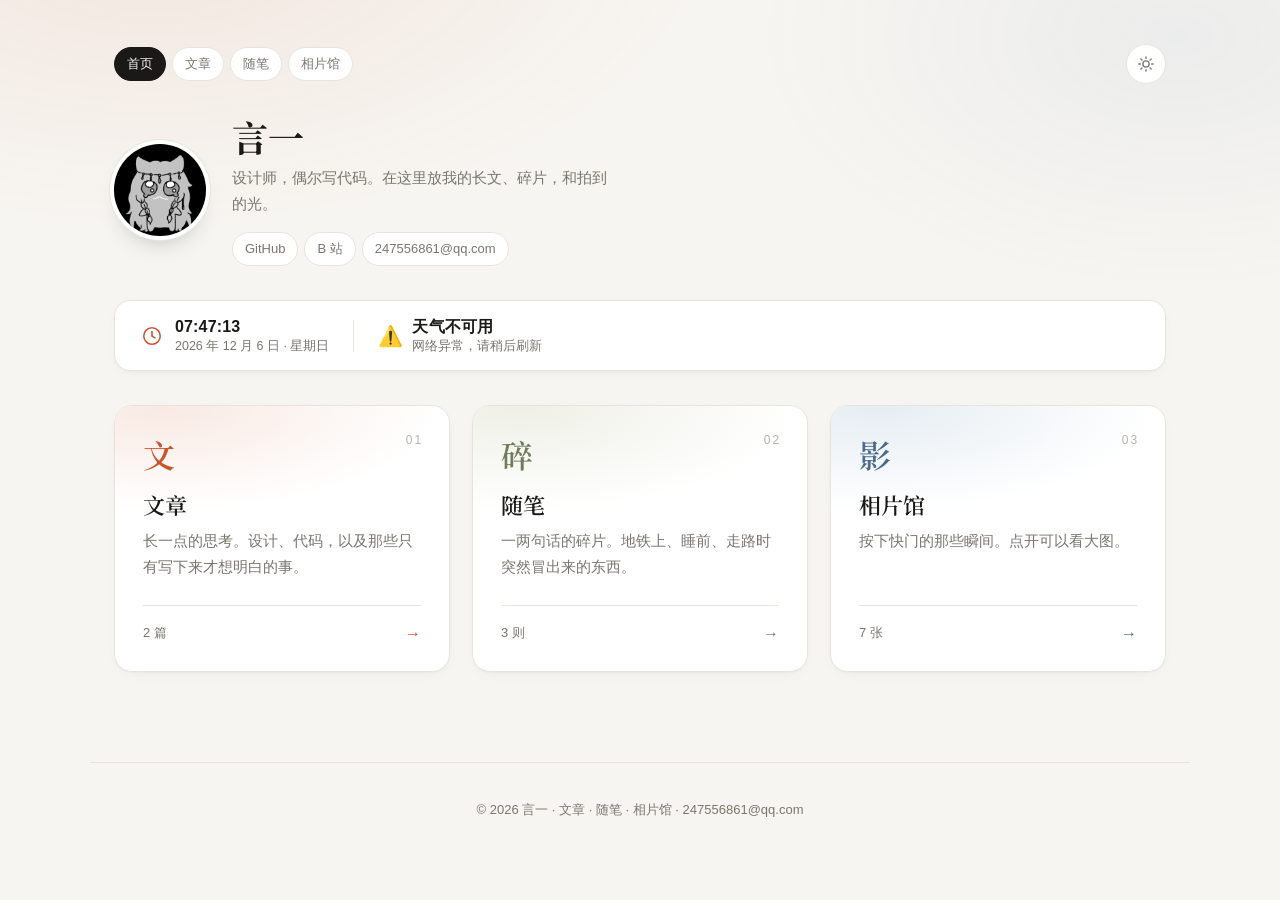
==== index.html @ 5d89bc29 "version beta 0.1" ====
<!DOCTYPE html>
<html lang="zh-CN" data-theme="light">
<head>
<meta charset="UTF-8">
<meta name="viewport" content="width=device-width,initial-scale=1">
<title>言一</title>
<meta name="description" content="言一：文章、随笔与相片馆。">

<!-- 尽早应用主题，避免刷新时闪白 -->
<script>
(function(){
  try{
    var t = localStorage.getItem('theme');
    if(!t && window.matchMedia('(prefers-color-scheme: dark)').matches) t = 'dark';
    if(t) document.documentElement.dataset.theme = t;
  }catch(e){}
})();
</script>

<link rel="preconnect" href="https://fonts.googleapis.com">
<link rel="preconnect" href="https://fonts.gstatic.com" crossorigin>
<link href="https://fonts.googleapis.com/css2?family=Noto+Serif+SC:wght@400;600;700&display=swap" rel="stylesheet">
<style>
/* ============ 设计变量 ============ */
*,*::before,*::after{box-sizing:border-box}

:root{
  --bg:#f7f5f1;
  --surface:#ffffff;
  --surface-2:#f0ede7;
  --text:#1a1917;
  --text-muted:#7a756d;
  --border:#e8e4dc;
  --accent:#c9552f;
  --accent-soft:#f8e9e3;
  --radius:18px;
  --shadow:0 1px 2px rgba(28,27,25,.03),0 4px 16px -8px rgba(28,27,25,.10);
  --shadow-hover:0 2px 6px rgba(28,27,25,.05),0 22px 44px -22px rgba(28,27,25,.28);
  --maxw:1100px;
  --serif:"Noto Serif SC",Georgia,"Songti SC","STSong",serif;
}

[data-theme="dark"]{
  --bg:#131215;
  --surface:#1c1b1f;
  --surface-2:#26242a;
  --text:#ece9e3;
  --text-muted:#948f88;
  --border:#2b2930;
  --accent:#e5794f;
  --accent-soft:#33231c;
  --shadow:0 1px 2px rgba(0,0,0,.4);
  --shadow-hover:0 26px 52px -26px rgba(0,0,0,.9);
}

/* ============ 基础 ============ */
html{scroll-behavior:smooth}

body{
  margin:0;
  background:var(--bg);
  color:var(--text);
  font-family:-apple-system,BlinkMacSystemFont,"Segoe UI","PingFang SC","Hiragino Sans GB","Microsoft YaHei",sans-serif;
  line-height:1.7;
  -webkit-font-smoothing:antialiased;
  transition:background .35s ease,color .35s ease;
}

/* 顶部氛围光 */
body::before{
  content:"";
  position:fixed;
  inset:0;
  background:
    radial-gradient(900px 480px at 12% -8%, rgba(201,85,47,.09), transparent 62%),
    radial-gradient(700px 420px at 92% 4%, rgba(90,130,180,.07), transparent 60%);
  pointer-events:none;
  z-index:0;
}
[data-theme="dark"] body::before{
  background:
    radial-gradient(900px 480px at 12% -8%, rgba(229,121,79,.12), transparent 62%),
    radial-gradient(700px 420px at 92% 4%, rgba(90,130,180,.10), transparent 60%);
}

.page{position:relative;z-index:1}

img{display:block;max-width:100%}

/* ============ 入场动画 ============ */
@keyframes riseIn{
  from{opacity:0;transform:translateY(12px)}
  to{opacity:1;transform:none}
}
/* 用 backwards 而不是 both：
   both 会让动画结束后继续保留 transform:none，
   从而盖掉 hover 的 translateY，卡片就"浮不起来"了 */
.enter{animation:riseIn .55s cubic-bezier(.2,.8,.2,1) backwards}

/* ============ 顶部栏：导航 + 主题 ============ */
.topbar{
  display:flex;
  align-items:center;
  justify-content:space-between;
  gap:16px;
  margin-bottom:30px;
}

.site-nav{
  display:flex;
  gap:6px;
  flex-wrap:wrap;
  align-items:center;
}
.site-nav a{
  font-size:13px;
  color:var(--text-muted);
  text-decoration:none;
  padding:5px 12px;
  border-radius:999px;
  border:1px solid var(--border);
  background:var(--surface);
  transition:color .2s,border-color .2s,transform .2s;
}
.site-nav a:hover{
  color:var(--accent);
  border-color:var(--accent);
  transform:translateY(-1px);
}
.site-nav a.is-active{
  color:var(--bg);
  background:var(--text);
  border-color:var(--text);
}

/* ============ 头部 ============ */
.site-header{
  max-width:var(--maxw);
  margin:0 auto;
  padding:44px 24px 34px;
}

.profile{
  display:flex;
  gap:26px;
  align-items:center;
}

.avatar{
  width:92px;
  height:92px;
  border-radius:50%;
  object-fit:cover;
  flex-shrink:0;
  background:var(--surface-2);
  box-shadow:0 0 0 4px var(--surface), 0 0 0 5px var(--border), 0 14px 28px -14px rgba(0,0,0,.35);
}

.profile-info h1{
  font-family:var(--serif);
  font-size:clamp(26px,5vw,36px);
  font-weight:700;
  letter-spacing:-.01em;
  margin:0 0 6px;
  line-height:1.25;
}

.bio{
  margin:0 0 14px;
  color:var(--text-muted);
  font-size:15px;
  max-width:46ch;
  line-height:1.75;
}

/* ---- 社交 / 联系方式 ---- */
.socials{
  display:flex;
  gap:6px;
  flex-wrap:wrap;
  align-items:center;
}
.socials a,
.socials .social-text{
  font-size:13px;
  color:var(--text-muted);
  text-decoration:none;
  padding:5px 12px;
  border-radius:999px;
  border:1px solid var(--border);
  background:var(--surface);
  transition:color .2s,border-color .2s,transform .2s;
}
.socials a:hover{
  color:var(--accent);
  border-color:var(--accent);
  transform:translateY(-1px);
}
.socials .social-text{
  cursor:default;
  -webkit-user-select:text;
  user-select:text;
  font-variant-numeric:tabular-nums;
}

/* 主题切换 */
.theme-toggle{
  flex:0 0 auto;
  width:40px;
  height:40px;
  border-radius:50%;
  border:1px solid var(--border);
  background:var(--surface);
  color:var(--text-muted);
  cursor:pointer;
  display:grid;
  place-items:center;
  transition:color .25s,border-color .25s,transform .25s,background .25s;
}
.theme-toggle:hover{
  color:var(--accent);
  border-color:var(--accent);
  transform:rotate(18deg);
}
.theme-toggle svg{width:18px;height:18px}
.theme-toggle .icon-moon{display:none}
[data-theme="dark"] .theme-toggle .icon-sun{display:none}
[data-theme="dark"] .theme-toggle .icon-moon{display:block}

/* ============ 实时状态条（时间 / 天气） ============ */
.status-bar{
  max-width:var(--maxw);
  margin:0 auto 34px;
  padding:0 24px;
}

.status-inner{
  display:flex;
  align-items:center;
  gap:24px;
  flex-wrap:wrap;
  background:var(--surface);
  border:1px solid var(--border);
  border-radius:16px;
  padding:15px 26px;
  box-shadow:var(--shadow);
}

.status-group{
  display:flex;
  align-items:center;
  gap:12px;
  min-width:0;
}

.status-svg{
  width:22px;
  height:22px;
  color:var(--accent);
  flex-shrink:0;
}

.status-icon{
  font-size:20px;
  line-height:1;
  width:22px;
  text-align:center;
  flex-shrink:0;
}

.status-text{
  display:flex;
  flex-direction:column;
  line-height:1.4;
  min-width:0;
}

.status-text strong{
  font-size:16px;
  font-weight:600;
  font-variant-numeric:tabular-nums;
  letter-spacing:.01em;
  white-space:nowrap;
  color:var(--text);
}

.status-text small{
  font-size:12.5px;
  color:var(--text-muted);
  white-space:nowrap;
  overflow:hidden;
  text-overflow:ellipsis;
}

.status-sep{
  width:1px;
  height:32px;
  background:var(--border);
  flex-shrink:0;
}

/* ============ 三个专栏大块 ============ */
.columns{
  max-width:var(--maxw);
  margin:0 auto;
  padding:0 24px 90px;
  display:grid;
  grid-template-columns:repeat(auto-fit,minmax(min(100%,280px),1fr));
  gap:22px;
  align-items:stretch;
}

.col{
  position:relative;
  display:flex;
  flex-direction:column;
  min-height:250px;
  padding:32px 28px 24px;
  background:var(--surface);
  border:1px solid var(--border);
  border-radius:var(--radius);
  box-shadow:var(--shadow);
  text-decoration:none;
  color:inherit;
  overflow:hidden;
  transition:transform .4s cubic-bezier(.2,.8,.2,1),
             box-shadow .4s cubic-bezier(.2,.8,.2,1),
             border-color .3s;
}
.col::before{
  content:"";
  position:absolute;
  top:0;left:0;right:0;
  height:150px;
  background:radial-gradient(120% 100% at 14% 0%, var(--tint-soft), transparent 70%);
  pointer-events:none;
}
.col:hover{
  transform:translateY(-5px);
  border-color:transparent;
  box-shadow:var(--shadow-hover);
}

/* 每栏一个色（与正文 .tag 的暖色同族，另加青绿、蓝灰各一支） */
.col--article{--tint:var(--accent);--tint-soft:var(--accent-soft)}
.col--note{--tint:#6f7d5a;--tint-soft:#eef0e6}
.col--photo{--tint:#4a6b8a;--tint-soft:#e6edf3}
[data-theme="dark"] .col--note{--tint:#9fb383;--tint-soft:#232a1e}
[data-theme="dark"] .col--photo{--tint:#8fb0cc;--tint-soft:#1c242b}

.col-num{
  position:absolute;
  top:24px;
  right:26px;
  font-size:12px;
  letter-spacing:.16em;
  color:var(--text-muted);
  opacity:.55;
  font-variant-numeric:tabular-nums;
}

.col-glyph{
  position:relative;
  font-family:var(--serif);
  font-size:32px;
  font-weight:600;
  line-height:1;
  color:var(--tint);
  margin-bottom:20px;
}

.col-title{
  position:relative;
  font-family:var(--serif);
  font-size:22px;
  font-weight:600;
  line-height:1.4;
  margin:0 0 8px;
}

.col-desc{
  position:relative;
  margin:0 0 24px;
  font-size:14.5px;
  line-height:1.78;
  color:var(--text-muted);
  flex:1 1 auto;
}

.col-foot{
  position:relative;
  display:flex;
  align-items:center;
  justify-content:space-between;
  gap:10px;
  padding-top:14px;
  border-top:1px solid var(--border);
  font-size:13px;
  color:var(--text-muted);
}
.col-arrow{
  color:var(--tint);
  font-size:16px;
  transition:transform .3s cubic-bezier(.2,.8,.2,1);
}
.col:hover .col-arrow{transform:translateX(5px)}

/* ============ 页脚 ============ */
.site-footer{
  max-width:var(--maxw);
  margin:0 auto;
  padding:36px 24px 70px;
  border-top:1px solid var(--border);
  text-align:center;
  color:var(--text-muted);
  font-size:13px;
}
.site-footer p{margin:0}
.site-footer a{
  color:inherit;
  text-decoration:none;
  border-bottom:1px solid transparent;
  transition:color .2s,border-color .2s;
}
.site-footer a:hover{
  color:var(--accent);
  border-bottom-color:var(--accent);
}
.site-footer .foot-mail{
  -webkit-user-select:text;
  user-select:text;
}

/* ============ 响应式 ============ */
@media (max-width:720px){
  .site-header{padding:34px 20px 28px}
  .topbar{margin-bottom:22px}
  .profile{gap:18px;align-items:flex-start}
  .avatar{width:70px;height:70px}
  .theme-toggle{width:36px;height:36px}

  .status-bar{padding:0 20px;margin-bottom:24px}
  .status-inner{gap:16px;padding:14px 18px}
  .status-sep{display:none}
  .status-group{flex:1 1 auto}
  .status-text strong{font-size:15px}

  .columns{padding:0 20px 72px;gap:18px}
  .col{min-height:0;padding:26px 22px 20px}
  .col-glyph{font-size:28px;margin-bottom:16px}
}

@media (prefers-reduced-motion:reduce){
  *,*::before,*::after{
    animation-duration:.01ms !important;
    transition-duration:.01ms !important;
    scroll-behavior:auto !important;
  }
}
</style>
</head>

<body>

<div class="page">

  <!-- ============ 个人头部 ============ -->
  <header class="site-header">

    <div class="topbar">
      <nav class="site-nav">
        <a href="index.html" class="is-active">首页</a>
        <a href="articles.html">文章</a>
        <a href="notes.html">随笔</a>
        <a href="gallery.html">相片馆</a>
      </nav>

      <button class="theme-toggle" id="themeToggle" aria-label="切换深浅色主题">
        <svg class="icon-sun" viewBox="0 0 24 24" fill="none" stroke="currentColor" stroke-width="1.8" stroke-linecap="round">
          <circle cx="12" cy="12" r="4.2"/>
          <path d="M12 2.5v2M12 19.5v2M2.5 12h2M19.5 12h2M5.2 5.2l1.4 1.4M17.4 17.4l1.4 1.4M18.8 5.2l-1.4 1.4M6.6 17.4l-1.4 1.4"/>
        </svg>
        <svg class="icon-moon" viewBox="0 0 24 24" fill="none" stroke="currentColor" stroke-width="1.8" stroke-linecap="round" stroke-linejoin="round">
          <path d="M20.5 14.2A8.5 8.5 0 1 1 9.8 3.5a6.8 6.8 0 0 0 10.7 10.7z"/>
        </svg>
      </button>
    </div>

    <div class="profile">
      <!-- 图片需与本文件同目录，文件名 avatar.png -->
      <img class="avatar" src="avatar.png" alt="言一的头像">

      <div class="profile-info">
        <h1>言一</h1>
        <p class="bio">设计师，偶尔写代码。在这里放我的长文、碎片，和拍到的光。</p>
        <nav class="socials">
          <a href="https://github.com/ESAHC-SHEN" target="_blank" rel="noopener noreferrer">GitHub</a>
          <a href="https://space.bilibili.com/349922207?spm_id_from=333.1007.0.0" target="_blank" rel="noopener noreferrer">B 站</a>
          <span class="social-text" title="我的邮箱（可选中复制）">247556861@qq.com</span>
        </nav>
      </div>
    </div>
  </header>

  <!-- ============ 实时状态条：时间 · 天气 ============ -->
  <section class="status-bar" aria-label="实时时间与天气">
    <div class="status-inner">

      <div class="status-group">
        <svg class="status-svg" viewBox="0 0 24 24" fill="none" stroke="currentColor"
             stroke-width="1.7" stroke-linecap="round" stroke-linejoin="round" aria-hidden="true">
          <circle cx="12" cy="12" r="9"/>
          <path d="M12 7v5.2l3.2 1.9"/>
        </svg>
        <div class="status-text">
          <strong id="clockTime">--:--:--</strong>
          <small id="clockDate">加载中…</small>
        </div>
      </div>

      <span class="status-sep" aria-hidden="true"></span>

      <div class="status-group">
        <span class="status-icon" id="weatherIcon" aria-hidden="true">⏳</span>
        <div class="status-text">
          <strong id="weatherMain">--°C</strong>
          <small id="weatherSub">正在获取天气…</small>
        </div>
      </div>

    </div>
  </section>

  <!-- ============ 三个专栏 ============
       改数量：改 .col-foot 里的「N 篇 / N 则 / N 张」
  ====================================== -->
  <main class="columns" id="columns">

    <a class="col col--article" href="articles.html">
      <span class="col-num">01</span>
      <span class="col-glyph">文</span>
      <h2 class="col-title">文章</h2>
      <p class="col-desc">长一点的思考。设计、代码，以及那些只有写下来才想明白的事。</p>
      <span class="col-foot">
        <span>2 篇</span>
        <span class="col-arrow" aria-hidden="true">→</span>
      </span>
    </a>

    <a class="col col--note" href="notes.html">
      <span class="col-num">02</span>
      <span class="col-glyph">碎</span>
      <h2 class="col-title">随笔</h2>
      <p class="col-desc">一两句话的碎片。地铁上、睡前、走路时突然冒出来的东西。</p>
      <span class="col-foot">
        <span>3 则</span>
        <span class="col-arrow" aria-hidden="true">→</span>
      </span>
    </a>

    <a class="col col--photo" href="gallery.html">
      <span class="col-num">03</span>
      <span class="col-glyph">影</span>
      <h2 class="col-title">相片馆</h2>
      <p class="col-desc">按下快门的那些瞬间。点开可以看大图。</p>
      <span class="col-foot">
        <span>7 张</span>
        <span class="col-arrow" aria-hidden="true">→</span>
      </span>
    </a>

  </main>

  <!-- ============ 页脚 ============ -->
  <footer class="site-footer">
    <p>
      © <span id="year">2024</span> 言一 ·
      <a href="articles.html">文章</a> ·
      <a href="notes.html">随笔</a> ·
      <a href="gallery.html">相片馆</a> ·
      <span class="foot-mail">247556861@qq.com</span>
    </p>
  </footer>

</div>

<script>
(function () {
  'use strict';

  /* =========================================================
     1. 主题切换
     ========================================================= */
  const root = document.documentElement;
  const toggle = document.getElementById('themeToggle');

  toggle.addEventListener('click', function () {
    const next = root.dataset.theme === 'dark' ? 'light' : 'dark';
    root.dataset.theme = next;
    try { localStorage.setItem('theme', next); } catch (e) {}
  });

  /* =========================================================
     2. 实时时钟
     ========================================================= */
  const clockTimeEl = document.getElementById('clockTime');
  const clockDateEl = document.getElementById('clockDate');
  const WEEKDAYS = ['日', '一', '二', '三', '四', '五', '六'];

  function pad(n) { return String(n).padStart(2, '0'); }

  function updateClock() {
    const now = new Date();
    clockTimeEl.textContent =
      pad(now.getHours()) + ':' + pad(now.getMinutes()) + ':' + pad(now.getSeconds());

    clockDateEl.textContent =
      now.getFullYear() + ' 年 ' + (now.getMonth() + 1) + ' 月 ' + now.getDate() + ' 日' +
      ' · 星期' + WEEKDAYS[now.getDay()];
  }

  updateClock();
  setInterval(updateClock, 1000);

  /* =========================================================
     3. 天气模块（Open-Meteo · 免费无需 API Key）
        ▸ 想固定显示某个城市，直接改 DEFAULT_LOCATION 即可。
          北京 39.9042,116.4074   上海 31.2304,121.4737
          杭州 30.2741,120.1551   深圳 22.5431,114.0579
     ========================================================= */
  const DEFAULT_LOCATION = { lat: 30.2741, lon: 120.1551, name: '杭州' };

  const weatherIconEl = document.getElementById('weatherIcon');
  const weatherMainEl = document.getElementById('weatherMain');
  const weatherSubEl  = document.getElementById('weatherSub');

  const WMO = {
    0:{t:'晴',i:'☀️'}, 1:{t:'晴间多云',i:'🌤️'}, 2:{t:'多云',i:'⛅'}, 3:{t:'阴',i:'☁️'},
    45:{t:'雾',i:'🌫️'}, 48:{t:'雾凇',i:'🌫️'},
    51:{t:'小毛毛雨',i:'🌦️'}, 53:{t:'毛毛雨',i:'🌦️'}, 55:{t:'大毛毛雨',i:'🌧️'},
    56:{t:'冻毛毛雨',i:'🌨️'}, 57:{t:'冻毛毛雨',i:'🌨️'},
    61:{t:'小雨',i:'🌦️'}, 63:{t:'中雨',i:'🌧️'}, 65:{t:'大雨',i:'🌧️'},
    66:{t:'冻雨',i:'🌨️'}, 67:{t:'冻雨',i:'🌨️'},
    71:{t:'小雪',i:'🌨️'}, 73:{t:'中雪',i:'🌨️'}, 75:{t:'大雪',i:'❄️'}, 77:{t:'雪粒',i:'❄️'},
    80:{t:'小阵雨',i:'🌦️'}, 81:{t:'阵雨',i:'🌧️'}, 82:{t:'强阵雨',i:'⛈️'},
    85:{t:'小阵雪',i:'🌨️'}, 86:{t:'大阵雪',i:'❄️'},
    95:{t:'雷阵雨',i:'⛈️'}, 96:{t:'雷阵雨伴冰雹',i:'⛈️'}, 99:{t:'雷暴伴冰雹',i:'⛈️'}
  };

  function renderWeather(data, placeName) {
    const cur = data.current;
    const info = WMO[cur.weather_code] || { t: '未知', i: '❔' };

    weatherIconEl.textContent = info.i;
    weatherMainEl.textContent = Math.round(cur.temperature_2m) + '°C ' + info.t;
    weatherSubEl.textContent =
      placeName + ' · 体感 ' + Math.round(cur.apparent_temperature) + '°C · 湿度 ' + cur.relative_humidity_2m + '%';
  }

  function renderWeatherError(msg) {
    weatherIconEl.textContent = '⚠️';
    weatherMainEl.textContent = '天气不可用';
    weatherSubEl.textContent = msg || '稍后重试';
  }

  function fetchWeather(lat, lon, placeName) {
    const url = 'https://api.open-meteo.com/v1/forecast'
      + '?latitude=' + lat
      + '&longitude=' + lon
      + '&current=temperature_2m,relative_humidity_2m,apparent_temperature,weather_code'
      + '&timezone=auto';

    return fetch(url)
      .then(function (res) {
        if (!res.ok) throw new Error('HTTP ' + res.status);
        return res.json();
      })
      .then(function (data) { renderWeather(data, placeName); })
      .catch(function () { renderWeatherError('网络异常，请稍后刷新'); });
  }

  function initWeather() {
    if (navigator.geolocation) {
      let settled = false;

      const fallbackTimer = setTimeout(function () {
        if (!settled) {
          settled = true;
          fetchWeather(DEFAULT_LOCATION.lat, DEFAULT_LOCATION.lon, DEFAULT_LOCATION.name);
        }
      }, 4000);

      navigator.geolocation.getCurrentPosition(
        function (pos) {
          if (settled) return;
          settled = true;
          clearTimeout(fallbackTimer);
          fetchWeather(pos.coords.latitude, pos.coords.longitude, '当前位置');
        },
        function () {
          if (settled) return;
          settled = true;
          clearTimeout(fallbackTimer);
          fetchWeather(DEFAULT_LOCATION.lat, DEFAULT_LOCATION.lon, DEFAULT_LOCATION.name);
        },
        { timeout: 3500, maximumAge: 600000 }
      );
    } else {
      fetchWeather(DEFAULT_LOCATION.lat, DEFAULT_LOCATION.lon, DEFAULT_LOCATION.name);
    }
  }

  initWeather();
  setInterval(initWeather, 10 * 60 * 1000);

  /* =========================================================
     4. 入场动画
     ========================================================= */
  document.querySelectorAll('.col').forEach(function (el, i) {
    el.style.animationDelay = Math.min(i, 9) * 60 + 'ms';
    el.classList.add('enter');
  });

  /* =========================================================
     5. 页脚年份自动更新
     ========================================================= */
  document.getElementById('year').textContent = new Date().getFullYear();

})();
</script>

</body>
</html>
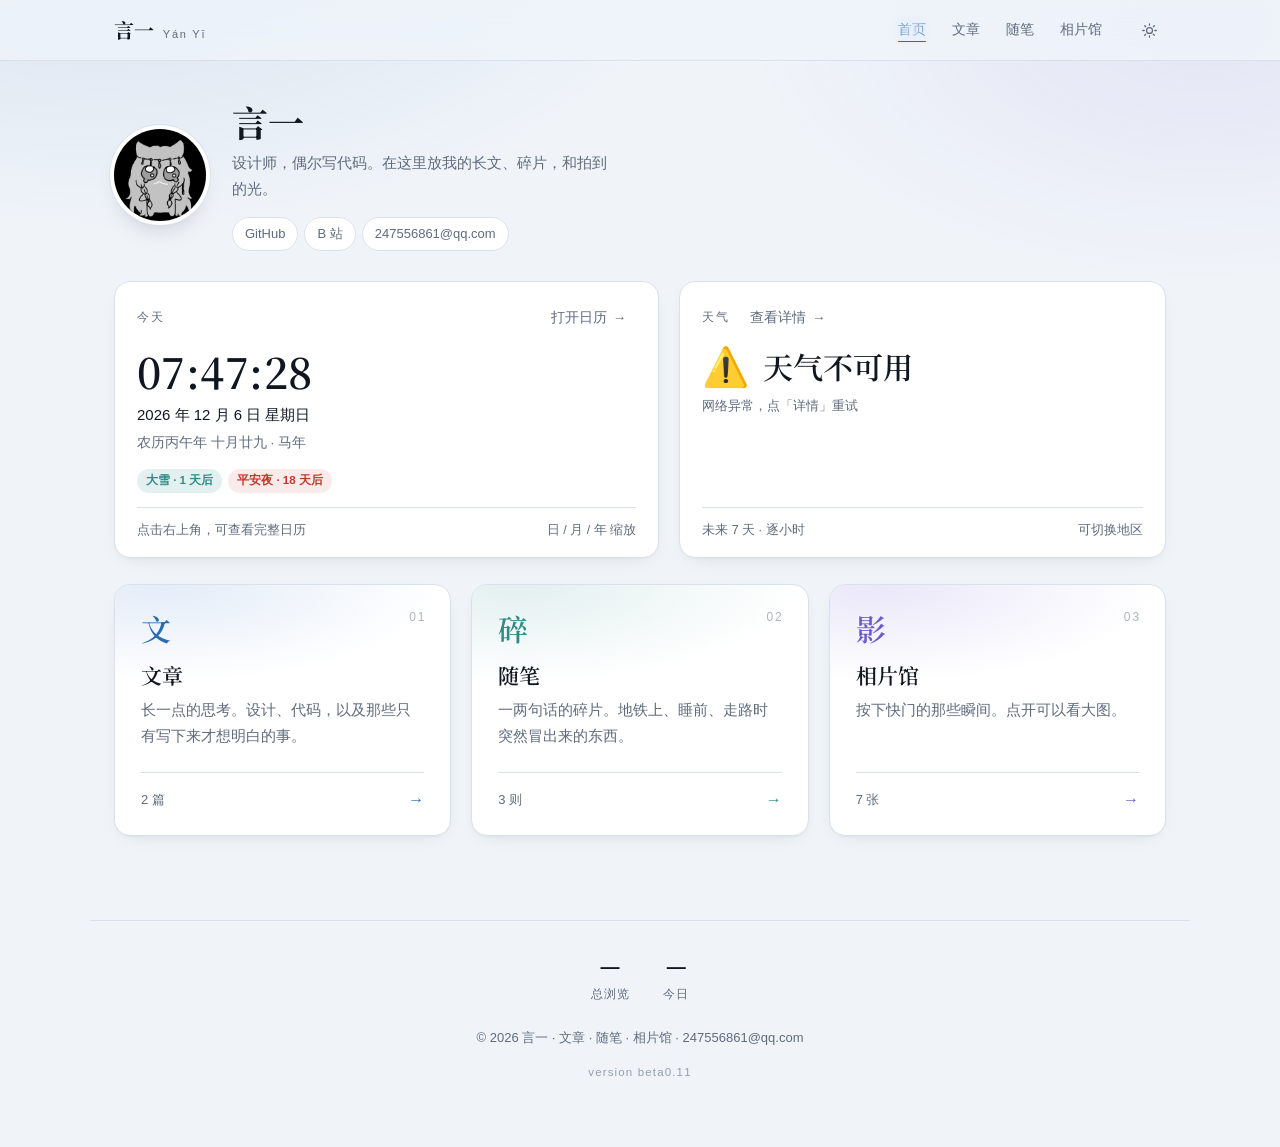
==== commit 790553c5: "version beta 0.11" ====
--- a/index.html
+++ b/index.html
@@ -6,7 +6,7 @@
 <title>言一</title>
 <meta name="description" content="言一：文章、随笔与相片馆。">
 
-<!-- 尽早应用主题，避免刷新时闪白 -->
+<!-- 尽早应用主题，避免刷新闪白 -->
 <script>
 (function(){
   try{
@@ -20,140 +20,25 @@
 <link rel="preconnect" href="https://fonts.googleapis.com">
 <link rel="preconnect" href="https://fonts.gstatic.com" crossorigin>
 <link href="https://fonts.googleapis.com/css2?family=Noto+Serif+SC:wght@400;600;700&display=swap" rel="stylesheet">
+<link rel="stylesheet" href="assets/base.css">
+
 <style>
-/* ============ 设计变量 ============ */
-*,*::before,*::after{box-sizing:border-box}
-
-:root{
-  --bg:#f7f5f1;
-  --surface:#ffffff;
-  --surface-2:#f0ede7;
-  --text:#1a1917;
-  --text-muted:#7a756d;
-  --border:#e8e4dc;
-  --accent:#c9552f;
-  --accent-soft:#f8e9e3;
-  --radius:18px;
-  --shadow:0 1px 2px rgba(28,27,25,.03),0 4px 16px -8px rgba(28,27,25,.10);
-  --shadow-hover:0 2px 6px rgba(28,27,25,.05),0 22px 44px -22px rgba(28,27,25,.28);
-  --maxw:1100px;
-  --serif:"Noto Serif SC",Georgia,"Songti SC","STSong",serif;
-}
-
-[data-theme="dark"]{
-  --bg:#131215;
-  --surface:#1c1b1f;
-  --surface-2:#26242a;
-  --text:#ece9e3;
-  --text-muted:#948f88;
-  --border:#2b2930;
-  --accent:#e5794f;
-  --accent-soft:#33231c;
-  --shadow:0 1px 2px rgba(0,0,0,.4);
-  --shadow-hover:0 26px 52px -26px rgba(0,0,0,.9);
-}
-
-/* ============ 基础 ============ */
-html{scroll-behavior:smooth}
-
-body{
-  margin:0;
-  background:var(--bg);
-  color:var(--text);
-  font-family:-apple-system,BlinkMacSystemFont,"Segoe UI","PingFang SC","Hiragino Sans GB","Microsoft YaHei",sans-serif;
-  line-height:1.7;
-  -webkit-font-smoothing:antialiased;
-  transition:background .35s ease,color .35s ease;
-}
-
-/* 顶部氛围光 */
-body::before{
-  content:"";
-  position:fixed;
-  inset:0;
-  background:
-    radial-gradient(900px 480px at 12% -8%, rgba(201,85,47,.09), transparent 62%),
-    radial-gradient(700px 420px at 92% 4%, rgba(90,130,180,.07), transparent 60%);
-  pointer-events:none;
-  z-index:0;
-}
-[data-theme="dark"] body::before{
-  background:
-    radial-gradient(900px 480px at 12% -8%, rgba(229,121,79,.12), transparent 62%),
-    radial-gradient(700px 420px at 92% 4%, rgba(90,130,180,.10), transparent 60%);
-}
-
-.page{position:relative;z-index:1}
-
-img{display:block;max-width:100%}
-
-/* ============ 入场动画 ============ */
-@keyframes riseIn{
-  from{opacity:0;transform:translateY(12px)}
-  to{opacity:1;transform:none}
-}
-/* 用 backwards 而不是 both：
-   both 会让动画结束后继续保留 transform:none，
-   从而盖掉 hover 的 translateY，卡片就"浮不起来"了 */
-.enter{animation:riseIn .55s cubic-bezier(.2,.8,.2,1) backwards}
-
-/* ============ 顶部栏：导航 + 主题 ============ */
-.topbar{
-  display:flex;
-  align-items:center;
-  justify-content:space-between;
-  gap:16px;
-  margin-bottom:30px;
-}
-
-.site-nav{
-  display:flex;
-  gap:6px;
-  flex-wrap:wrap;
-  align-items:center;
-}
-.site-nav a{
-  font-size:13px;
-  color:var(--text-muted);
-  text-decoration:none;
-  padding:5px 12px;
-  border-radius:999px;
-  border:1px solid var(--border);
-  background:var(--surface);
-  transition:color .2s,border-color .2s,transform .2s;
-}
-.site-nav a:hover{
-  color:var(--accent);
-  border-color:var(--accent);
-  transform:translateY(-1px);
-}
-.site-nav a.is-active{
-  color:var(--bg);
-  background:var(--text);
-  border-color:var(--text);
-}
-
-/* ============ 头部 ============ */
-.site-header{
+/* =========================================================
+   首页专属样式
+   ========================================================= */
+
+/* ---------- 个人头部 ---------- */
+.hero{
   max-width:var(--maxw);
   margin:0 auto;
-  padding:44px 24px 34px;
-}
-
-.profile{
-  display:flex;
-  gap:26px;
-  align-items:center;
-}
+  padding:38px 24px 30px;
+}
+.profile{display:flex;gap:26px;align-items:center}
 
 .avatar{
-  width:92px;
-  height:92px;
-  border-radius:50%;
-  object-fit:cover;
-  flex-shrink:0;
+  width:92px;height:92px;border-radius:50%;object-fit:cover;flex-shrink:0;
   background:var(--surface-2);
-  box-shadow:0 0 0 4px var(--surface), 0 0 0 5px var(--border), 0 14px 28px -14px rgba(0,0,0,.35);
+  box-shadow:0 0 0 4px var(--surface),0 0 0 5px var(--border),0 14px 28px -14px rgba(17,23,33,.35);
 }
 
 .profile-info h1{
@@ -164,7 +49,6 @@
   margin:0 0 6px;
   line-height:1.25;
 }
-
 .bio{
   margin:0 0 14px;
   color:var(--text-muted);
@@ -172,14 +56,7 @@
   max-width:46ch;
   line-height:1.75;
 }
-
-/* ---- 社交 / 联系方式 ---- */
-.socials{
-  display:flex;
-  gap:6px;
-  flex-wrap:wrap;
-  align-items:center;
-}
+.socials{display:flex;gap:6px;flex-wrap:wrap;align-items:center}
 .socials a,
 .socials .social-text{
   font-size:13px;
@@ -203,119 +80,136 @@
   font-variant-numeric:tabular-nums;
 }
 
-/* 主题切换 */
-.theme-toggle{
-  flex:0 0 auto;
-  width:40px;
-  height:40px;
-  border-radius:50%;
-  border:1px solid var(--border);
-  background:var(--surface);
-  color:var(--text-muted);
-  cursor:pointer;
+/* ---------- 日期 / 天气 两块模块 ---------- */
+.modules{
+  max-width:var(--maxw);
+  margin:0 auto;
+  padding:0 24px 26px;
   display:grid;
-  place-items:center;
-  transition:color .25s,border-color .25s,transform .25s,background .25s;
-}
-.theme-toggle:hover{
-  color:var(--accent);
-  border-color:var(--accent);
-  transform:rotate(18deg);
-}
-.theme-toggle svg{width:18px;height:18px}
-.theme-toggle .icon-moon{display:none}
-[data-theme="dark"] .theme-toggle .icon-sun{display:none}
-[data-theme="dark"] .theme-toggle .icon-moon{display:block}
-
-/* ============ 实时状态条（时间 / 天气） ============ */
-.status-bar{
-  max-width:var(--maxw);
-  margin:0 auto 34px;
-  padding:0 24px;
-}
-
-.status-inner{
+  grid-template-columns:minmax(0,1.12fr) minmax(0,1fr);
+  gap:20px;
+  align-items:stretch;
+}
+
+.mod{
+  display:flex;
+  flex-direction:column;
+  padding:20px 22px 16px;
+}
+
+.mod-head{
   display:flex;
   align-items:center;
-  gap:24px;
+  gap:10px;
+  margin-bottom:14px;
+}
+.mod-label{
+  font-size:11.5px;
+  letter-spacing:.16em;
+  color:var(--text-muted);
+  text-transform:uppercase;
+}
+
+/* ---- 日期模块 ---- */
+.mod-clock{
+  font-family:var(--serif);
+  font-size:clamp(30px,6vw,42px);
+  font-weight:600;
+  line-height:1.1;
+  letter-spacing:.01em;
+  font-variant-numeric:tabular-nums;
+  margin:0 0 8px;
+}
+.mod-date{
+  margin:0 0 5px;
+  font-size:15px;
+  color:var(--text);
+}
+.mod-lunar{
+  margin:0 0 14px;
+  font-size:13.5px;
+  color:var(--text-muted);
+}
+.mod-tags{
+  display:flex;
+  gap:6px;
   flex-wrap:wrap;
-  background:var(--surface);
-  border:1px solid var(--border);
-  border-radius:16px;
-  padding:15px 26px;
-  box-shadow:var(--shadow);
-}
-
-.status-group{
+  margin-bottom:14px;
+  min-height:23px;
+}
+.mod-foot{
   display:flex;
   align-items:center;
-  gap:12px;
-  min-width:0;
-}
-
-.status-svg{
-  width:22px;
-  height:22px;
-  color:var(--accent);
+  justify-content:space-between;
+  gap:10px;
+  margin-top:auto;
+  padding-top:12px;
+  border-top:1px solid var(--border);
+  font-size:12.5px;
+  color:var(--text-muted);
+}
+
+/* ---- 天气模块 ---- */
+.w-now{
+  display:flex;
+  align-items:center;
+  gap:14px;
+  margin-bottom:10px;
+}
+.w-icon{
+  font-size:38px;
+  line-height:1;
   flex-shrink:0;
 }
-
-.status-icon{
-  font-size:20px;
-  line-height:1;
-  width:22px;
-  text-align:center;
-  flex-shrink:0;
-}
-
-.status-text{
+.w-main{
+  font-family:var(--serif);
+  font-size:clamp(24px,5vw,30px);
+  font-weight:600;
+  line-height:1.15;
+  margin:0;
+}
+.w-sub{
+  margin:0 0 14px;
+  font-size:13px;
+  color:var(--text-muted);
+  line-height:1.6;
+}
+.w-strip{
+  display:grid;
+  grid-template-columns:repeat(3,1fr);
+  gap:8px;
+  margin-bottom:14px;
+}
+.w-day{
   display:flex;
   flex-direction:column;
-  line-height:1.4;
-  min-width:0;
-}
-
-.status-text strong{
-  font-size:16px;
-  font-weight:600;
-  font-variant-numeric:tabular-nums;
-  letter-spacing:.01em;
-  white-space:nowrap;
-  color:var(--text);
-}
-
-.status-text small{
-  font-size:12.5px;
-  color:var(--text-muted);
-  white-space:nowrap;
-  overflow:hidden;
-  text-overflow:ellipsis;
-}
-
-.status-sep{
-  width:1px;
-  height:32px;
-  background:var(--border);
-  flex-shrink:0;
-}
-
-/* ============ 三个专栏大块 ============ */
+  align-items:center;
+  gap:3px;
+  padding:9px 4px;
+  border-radius:11px;
+  background:var(--surface-2);
+}
+.w-day-l{font-size:11.5px;color:var(--text-muted)}
+.w-day-i{font-size:17px;line-height:1}
+.w-day-t{font-size:12.5px;color:var(--text-muted);font-variant-numeric:tabular-nums}
+.w-day-t b{color:var(--text);font-weight:600}
+
+/* ---------- 三个专栏 ---------- */
 .columns{
   max-width:var(--maxw);
   margin:0 auto;
-  padding:0 24px 90px;
+  padding:0 24px 84px;
   display:grid;
   grid-template-columns:repeat(auto-fit,minmax(min(100%,280px),1fr));
-  gap:22px;
+  gap:20px;
   align-items:stretch;
 }
-
 .col{
   position:relative;
   display:flex;
   flex-direction:column;
-  min-height:250px;
-  padding:32px 28px 24px;
+  min-height:230px;
+  padding:28px 26px 22px;
   background:var(--surface);
   border:1px solid var(--border);
   border-radius:var(--radius);
@@ -330,8 +224,7 @@
 .col::before{
   content:"";
   position:absolute;
-  top:0;left:0;right:0;
-  height:150px;
+  top:0;left:0;right:0;height:140px;
   background:radial-gradient(120% 100% at 14% 0%, var(--tint-soft), transparent 70%);
   pointer-events:none;
 }
@@ -340,156 +233,467 @@
   border-color:transparent;
   box-shadow:var(--shadow-hover);
 }
-
-/* 每栏一个色（与正文 .tag 的暖色同族，另加青绿、蓝灰各一支） */
 .col--article{--tint:var(--accent);--tint-soft:var(--accent-soft)}
-.col--note{--tint:#6f7d5a;--tint-soft:#eef0e6}
-.col--photo{--tint:#4a6b8a;--tint-soft:#e6edf3}
-[data-theme="dark"] .col--note{--tint:#9fb383;--tint-soft:#232a1e}
-[data-theme="dark"] .col--photo{--tint:#8fb0cc;--tint-soft:#1c242b}
+.col--note{--tint:var(--accent-2);--tint-soft:var(--accent-2-soft)}
+.col--photo{--tint:var(--accent-3);--tint-soft:var(--accent-3-soft)}
 
 .col-num{
-  position:absolute;
-  top:24px;
-  right:26px;
-  font-size:12px;
-  letter-spacing:.16em;
-  color:var(--text-muted);
-  opacity:.55;
+  position:absolute;top:22px;right:24px;
+  font-size:12px;letter-spacing:.16em;
+  color:var(--text-muted);opacity:.5;
   font-variant-numeric:tabular-nums;
 }
-
 .col-glyph{
   position:relative;
   font-family:var(--serif);
-  font-size:32px;
-  font-weight:600;
-  line-height:1;
+  font-size:30px;font-weight:600;line-height:1;
   color:var(--tint);
-  margin-bottom:20px;
-}
-
+  margin-bottom:18px;
+}
 .col-title{
   position:relative;
   font-family:var(--serif);
-  font-size:22px;
-  font-weight:600;
-  line-height:1.4;
+  font-size:21px;font-weight:600;line-height:1.4;
   margin:0 0 8px;
 }
-
 .col-desc{
   position:relative;
-  margin:0 0 24px;
-  font-size:14.5px;
-  line-height:1.78;
+  margin:0 0 22px;
+  font-size:14.5px;line-height:1.78;
   color:var(--text-muted);
   flex:1 1 auto;
 }
-
 .col-foot{
   position:relative;
-  display:flex;
+  display:flex;align-items:center;justify-content:space-between;gap:10px;
+  padding-top:13px;
+  border-top:1px solid var(--border);
+  font-size:13px;color:var(--text-muted);
+}
+.col-arrow{
+  color:var(--tint);font-size:16px;
+  transition:transform .3s cubic-bezier(.2,.8,.2,1);
+}
+.col:hover .col-arrow{transform:translateX(5px)}
+
+/* =========================================================
+   日历视图
+   ========================================================= */
+.cal-level{flex:1 1 auto;min-height:0;display:flex;flex-direction:column}
+
+.cal-weekdays{
+  flex:0 0 auto;
+  display:grid;
+  grid-template-columns:repeat(7,1fr);
+  gap:4px;
+  padding:10px 14px 6px;
+}
+.cal-weekdays span{
+  text-align:center;
+  font-size:11.5px;
+  letter-spacing:.08em;
+  color:var(--text-muted);
+}
+
+.cal-scroller{
+  flex:1 1 auto;
+  min-height:0;
+  overflow-y:auto;
+  overflow-x:hidden;
+  scroll-snap-type:y mandatory;
+  scroll-behavior:smooth;
+  overscroll-behavior:contain;
+}
+.cal-scroller.is-dragging{cursor:grabbing;user-select:none}
+.cal-scroller{cursor:grab}
+
+.cal-panel{
+  height:100%;
+  scroll-snap-align:start;
+  display:grid;
+  grid-template-columns:repeat(7,1fr);
+  grid-template-rows:repeat(6,1fr);
+  gap:4px;
+  padding:0 14px 12px;
+}
+
+.cal-cell{
+  display:flex;
+  flex-direction:column;
   align-items:center;
+  justify-content:center;
+  gap:1px;
+  min-width:0;
+  border-radius:9px;
+  transition:background .2s;
+}
+.cal-cell b{
+  font-size:14.5px;
+  font-weight:500;
+  line-height:1.15;
+  font-variant-numeric:tabular-nums;
+}
+.cal-cell i{
+  font-size:10px;
+  font-style:normal;
+  line-height:1.15;
+  color:var(--text-muted);
+  max-width:100%;
+  white-space:nowrap;
+  overflow:hidden;
+  text-overflow:ellipsis;
+}
+.cal-cell.is-out{opacity:0}
+.cal-cell.is-weekend b{color:var(--accent)}
+.cal-cell.is-term i{color:var(--accent-2)}
+.cal-cell.is-fest i{color:var(--festival);font-weight:600}
+.cal-cell:not(.is-today):not(.is-out):hover{background:var(--surface-2)}
+.cal-cell.is-today{background:var(--accent)}
+.cal-cell.is-today b{color:#fff;font-weight:600}
+.cal-cell.is-today i{color:rgba(255,255,255,.88)}
+
+/* ---- 月视图 ---- */
+.cal-months{
+  flex:1 1 auto;
+  min-height:0;
+  overflow-y:auto;
+  padding:18px;
+  display:grid;
+  grid-template-columns:repeat(auto-fill,minmax(190px,1fr));
+  gap:14px;
+  align-content:start;
+}
+.month-cell{
+  display:flex;
+  flex-direction:column;
+  gap:8px;
+  padding:12px 12px 14px;
+  border:1px solid var(--border);
+  border-radius:13px;
+  background:var(--surface);
+  font-family:inherit;
+  color:var(--text);
+  cursor:pointer;
+  text-align:left;
+  transition:border-color .25s,transform .25s,box-shadow .25s;
+}
+.month-cell:hover{
+  border-color:var(--accent);
+  transform:translateY(-2px);
+  box-shadow:var(--shadow);
+}
+.month-cell.is-on{border-color:var(--accent);background:var(--accent-soft)}
+.month-cell-t{font-size:13.5px;font-weight:600}
+
+.mini-grid{
+  display:grid;
+  grid-template-columns:repeat(7,1fr);
+  gap:1px;
+}
+.mini-d{
+  font-size:9.5px;
+  text-align:center;
+  line-height:1.6;
+  border-radius:4px;
+  color:var(--text-muted);
+  font-variant-numeric:tabular-nums;
+}
+.mini-d.is-out{opacity:0}
+.mini-d.is-fest{color:var(--festival);font-weight:600}
+.mini-d.is-term{color:var(--accent-2)}
+.mini-d.is-today{background:var(--accent);color:#fff;font-weight:600}
+
+/* ---- 年视图 ---- */
+.cal-years{
+  flex:1 1 auto;
+  min-height:0;
+  overflow-y:auto;
+  padding:18px;
+  display:grid;
+  grid-template-columns:repeat(auto-fill,minmax(84px,1fr));
+  gap:10px;
+  align-content:start;
+}
+.year-cell{
+  padding:11px 6px;
+  border:1px solid var(--border);
+  border-radius:11px;
+  background:var(--surface);
+  font-family:inherit;
+  font-size:14px;
+  color:var(--text);
+  cursor:pointer;
+  font-variant-numeric:tabular-nums;
+  transition:border-color .22s,color .22s,background .22s,transform .22s;
+}
+.year-cell:hover{border-color:var(--accent);color:var(--accent);transform:translateY(-2px)}
+.year-cell.is-on{background:var(--accent);border-color:var(--accent);color:#fff;font-weight:600}
+
+/* =========================================================
+   天气视图
+   ========================================================= */
+.wv{
+  flex:1 1 auto;
+  min-height:0;
+  overflow-y:auto;
+  padding:22px 24px 60px;
+}
+.wv-inner{max-width:820px;margin:0 auto}
+
+.wv-hero{
+  display:flex;
+  align-items:center;
+  gap:20px;
+  padding:24px 26px;
+  margin-bottom:18px;
+  border:1px solid var(--border);
+  border-radius:var(--radius);
+  background:linear-gradient(140deg,var(--accent-soft),var(--surface) 62%);
+  box-shadow:var(--shadow);
+}
+.wv-icon{font-size:52px;line-height:1;flex-shrink:0}
+.wv-temp{
+  font-family:var(--serif);
+  font-size:clamp(38px,9vw,54px);
+  font-weight:600;
+  line-height:1;
+  letter-spacing:-.02em;
+  font-variant-numeric:tabular-nums;
+}
+.wv-desc{font-size:15px;color:var(--text-muted);margin:6px 0 0}
+.wv-place{
+  margin-left:auto;
+  text-align:right;
+  font-size:13px;
+  color:var(--text-muted);
+}
+.wv-place b{
+  display:block;
+  font-size:16px;
+  color:var(--text);
+  font-weight:600;
+  margin-bottom:4px;
+}
+
+.wv-facts{
+  display:grid;
+  grid-template-columns:repeat(4,1fr);
+  gap:10px;
+  margin-bottom:20px;
+}
+.fact{
+  display:flex;
+  flex-direction:column;
+  align-items:center;
+  gap:3px;
+  padding:12px 6px;
+  border:1px solid var(--border);
+  border-radius:12px;
+  background:var(--surface);
+}
+.fact b{font-size:16px;font-weight:600;font-variant-numeric:tabular-nums}
+.fact span{font-size:11.5px;color:var(--text-muted)}
+
+.wv-sec{margin-bottom:22px}
+.wv-sec-t{
+  display:flex;
+  align-items:baseline;
+  gap:10px;
+  font-size:13px;
+  letter-spacing:.1em;
+  color:var(--text-muted);
+  margin:0 0 10px;
+}
+
+/* 逐时 */
+.wv-hourly{
+  display:flex;
+  gap:8px;
+  overflow-x:auto;
+  padding:4px 2px 12px;
+  scroll-snap-type:x proximity;
+}
+.hr{
+  flex:0 0 auto;
+  width:62px;
+  display:flex;
+  flex-direction:column;
+  align-items:center;
+  gap:5px;
+  padding:11px 4px;
+  border:1px solid var(--border);
+  border-radius:12px;
+  background:var(--surface);
+  scroll-snap-align:start;
+  font-variant-numeric:tabular-nums;
+}
+.hr.is-now{border-color:var(--accent);background:var(--accent-soft)}
+.hr-h{font-size:11px;color:var(--text-muted)}
+.hr.is-now .hr-h{color:var(--accent);font-weight:600}
+.hr-i{font-size:17px;line-height:1}
+.hr-t{font-size:14px;font-weight:600}
+.hr-p{font-size:10.5px;color:var(--accent);min-height:14px}
+
+/* 7 天 */
+.wv-daily{
+  border:1px solid var(--border);
+  border-radius:var(--radius);
+  background:var(--surface);
+  overflow:hidden;
+}
+.dy{
+  display:grid;
+  grid-template-columns:56px 32px 42px 1fr 42px 44px;
+  align-items:center;
+  gap:8px;
+  padding:11px 16px;
+  border-bottom:1px solid var(--border);
+  font-variant-numeric:tabular-nums;
+}
+.dy:last-child{border-bottom:0}
+.dy-l{font-size:13px;color:var(--text-muted)}
+.dy-i{font-size:17px;line-height:1;text-align:center}
+.dy-lo,.dy-hi{font-size:13.5px;text-align:center}
+.dy-hi{font-weight:600}
+.dy-bar{
+  position:relative;
+  height:5px;
+  border-radius:5px;
+  background:var(--surface-2);
+  overflow:hidden;
+}
+.dy-bar i{
+  position:absolute;
+  top:0;bottom:0;
+  border-radius:5px;
+  background:linear-gradient(90deg,var(--accent-2),var(--accent));
+}
+.dy-p{font-size:11.5px;color:var(--accent);text-align:right}
+
+/* 地区切换 */
+.wv-chips{display:flex;flex-wrap:wrap;gap:7px;margin-bottom:12px}
+.chip{
+  padding:6px 14px;
+  border:1px solid var(--border);
+  border-radius:999px;
+  background:var(--surface);
+  font-family:inherit;
+  font-size:13px;
+  color:var(--text-muted);
+  cursor:pointer;
+  transition:color .22s,border-color .22s,background .22s,transform .22s;
+}
+.chip:hover{color:var(--accent);border-color:var(--accent);transform:translateY(-1px)}
+.chip.is-on{background:var(--accent);border-color:var(--accent);color:#fff}
+
+.wv-search{
+  width:100%;
+  height:42px;
+  padding:0 16px;
+  border:1px solid var(--border);
+  border-radius:11px;
+  background:var(--surface);
+  font-family:inherit;
+  font-size:14px;
+  color:var(--text);
+  outline:none;
+  transition:border-color .22s,box-shadow .22s;
+}
+.wv-search:focus{
+  border-color:var(--accent);
+  box-shadow:0 0 0 3px var(--accent-soft);
+}
+.wv-results{display:flex;flex-direction:column;gap:6px;margin-top:10px}
+.wv-result{
+  display:flex;
+  align-items:baseline;
   justify-content:space-between;
-  gap:10px;
-  padding-top:14px;
-  border-top:1px solid var(--border);
-  font-size:13px;
-  color:var(--text-muted);
-}
-.col-arrow{
-  color:var(--tint);
-  font-size:16px;
-  transition:transform .3s cubic-bezier(.2,.8,.2,1);
-}
-.col:hover .col-arrow{transform:translateX(5px)}
-
-/* ============ 页脚 ============ */
-.site-footer{
-  max-width:var(--maxw);
-  margin:0 auto;
-  padding:36px 24px 70px;
-  border-top:1px solid var(--border);
-  text-align:center;
-  color:var(--text-muted);
-  font-size:13px;
-}
-.site-footer p{margin:0}
-.site-footer a{
-  color:inherit;
-  text-decoration:none;
-  border-bottom:1px solid transparent;
-  transition:color .2s,border-color .2s;
-}
-.site-footer a:hover{
-  color:var(--accent);
-  border-bottom-color:var(--accent);
-}
-.site-footer .foot-mail{
-  -webkit-user-select:text;
-  user-select:text;
-}
-
-/* ============ 响应式 ============ */
+  gap:12px;
+  padding:11px 15px;
+  border:1px solid var(--border);
+  border-radius:11px;
+  background:var(--surface);
+  font-family:inherit;
+  font-size:14px;
+  color:var(--text);
+  cursor:pointer;
+  text-align:left;
+  transition:border-color .22s,transform .22s;
+}
+.wv-result:hover{border-color:var(--accent);transform:translateX(3px)}
+.wv-result span{font-size:12px;color:var(--text-muted)}
+.wv-empty{font-size:13px;color:var(--text-muted);margin:6px 2px}
+
+/* =========================================================
+   响应式
+   ========================================================= */
+@media (max-width:860px){
+  .modules{grid-template-columns:1fr}
+}
 @media (max-width:720px){
-  .site-header{padding:34px 20px 28px}
-  .topbar{margin-bottom:22px}
+  .hero{padding:26px 20px 22px}
   .profile{gap:18px;align-items:flex-start}
   .avatar{width:70px;height:70px}
-  .theme-toggle{width:36px;height:36px}
-
-  .status-bar{padding:0 20px;margin-bottom:24px}
-  .status-inner{gap:16px;padding:14px 18px}
-  .status-sep{display:none}
-  .status-group{flex:1 1 auto}
-  .status-text strong{font-size:15px}
-
-  .columns{padding:0 20px 72px;gap:18px}
-  .col{min-height:0;padding:26px 22px 20px}
-  .col-glyph{font-size:28px;margin-bottom:16px}
-}
-
-@media (prefers-reduced-motion:reduce){
-  *,*::before,*::after{
-    animation-duration:.01ms !important;
-    transition-duration:.01ms !important;
-    scroll-behavior:auto !important;
-  }
+  .modules{padding:0 20px 22px;gap:16px}
+  .mod{padding:18px 18px 14px}
+  .columns{padding:0 20px 66px;gap:16px}
+  .col{min-height:0;padding:24px 22px 18px}
+  .col-glyph{font-size:27px;margin-bottom:15px}
+
+  .cal-panel{padding:0 10px 10px;gap:3px}
+  .cal-weekdays{padding:8px 10px 5px;gap:3px}
+  .cal-cell b{font-size:13.5px}
+  .cal-cell i{font-size:9px}
+  .cal-months{padding:14px;grid-template-columns:1fr 1fr;gap:10px}
+  .cal-years{padding:14px;grid-template-columns:repeat(auto-fill,minmax(70px,1fr));gap:8px}
+
+  .wv{padding:16px 16px 90px}
+  .wv-hero{padding:18px;gap:14px}
+  .wv-icon{font-size:38px}
+  .wv-facts{grid-template-columns:repeat(2,1fr)}
+  .dy{grid-template-columns:48px 26px 34px 1fr 34px 38px;gap:6px;padding:10px 12px}
+  .dy-l{font-size:12px}
 }
 </style>
 </head>
 
 <body>
 
+<!-- ============ 吸顶导航栏 ============ -->
+<header class="topnav">
+  <div class="topnav-inner">
+
+    <a class="brand" href="index.html">
+      <span class="brand-cn">言一</span>
+      <span class="brand-py">Yán Yī</span>
+    </a>
+
+    <nav class="nav-links">
+      <a href="index.html">首页</a>
+      <a href="articles.html">文章</a>
+      <a href="notes.html">随笔</a>
+      <a href="gallery.html">相片馆</a>
+    </nav>
+
+    <button class="theme-toggle" id="themeToggle" aria-label="切换深浅色主题">
+      <svg class="icon-sun" viewBox="0 0 24 24" fill="none" stroke="currentColor" stroke-width="1.8" stroke-linecap="round">
+        <circle cx="12" cy="12" r="4.2"/>
+        <path d="M12 2.5v2M12 19.5v2M2.5 12h2M19.5 12h2M5.2 5.2l1.4 1.4M17.4 17.4l1.4 1.4M18.8 5.2l-1.4 1.4M6.6 17.4l-1.4 1.4"/>
+      </svg>
+      <svg class="icon-moon" viewBox="0 0 24 24" fill="none" stroke="currentColor" stroke-width="1.8" stroke-linecap="round" stroke-linejoin="round">
+        <path d="M20.5 14.2A8.5 8.5 0 1 1 9.8 3.5a6.8 6.8 0 0 0 10.7 10.7z"/>
+      </svg>
+    </button>
+
+  </div>
+</header>
+
 <div class="page">
 
   <!-- ============ 个人头部 ============ -->
-  <header class="site-header">
-
-    <div class="topbar">
-      <nav class="site-nav">
-        <a href="index.html" class="is-active">首页</a>
-        <a href="articles.html">文章</a>
-        <a href="notes.html">随笔</a>
-        <a href="gallery.html">相片馆</a>
-      </nav>
-
-      <button class="theme-toggle" id="themeToggle" aria-label="切换深浅色主题">
-        <svg class="icon-sun" viewBox="0 0 24 24" fill="none" stroke="currentColor" stroke-width="1.8" stroke-linecap="round">
-          <circle cx="12" cy="12" r="4.2"/>
-          <path d="M12 2.5v2M12 19.5v2M2.5 12h2M19.5 12h2M5.2 5.2l1.4 1.4M17.4 17.4l1.4 1.4M18.8 5.2l-1.4 1.4M6.6 17.4l-1.4 1.4"/>
-        </svg>
-        <svg class="icon-moon" viewBox="0 0 24 24" fill="none" stroke="currentColor" stroke-width="1.8" stroke-linecap="round" stroke-linejoin="round">
-          <path d="M20.5 14.2A8.5 8.5 0 1 1 9.8 3.5a6.8 6.8 0 0 0 10.7 10.7z"/>
-        </svg>
-      </button>
-    </div>
-
+  <header class="hero">
     <div class="profile">
-      <!-- 图片需与本文件同目录，文件名 avatar.png -->
       <img class="avatar" src="avatar.png" alt="言一的头像">
-
       <div class="profile-info">
         <h1>言一</h1>
         <p class="bio">设计师，偶尔写代码。在这里放我的长文、碎片，和拍到的光。</p>
@@ -502,40 +706,55 @@
     </div>
   </header>
 
-  <!-- ============ 实时状态条：时间 · 天气 ============ -->
-  <section class="status-bar" aria-label="实时时间与天气">
-    <div class="status-inner">
-
-      <div class="status-group">
-        <svg class="status-svg" viewBox="0 0 24 24" fill="none" stroke="currentColor"
-             stroke-width="1.7" stroke-linecap="round" stroke-linejoin="round" aria-hidden="true">
-          <circle cx="12" cy="12" r="9"/>
-          <path d="M12 7v5.2l3.2 1.9"/>
-        </svg>
-        <div class="status-text">
-          <strong id="clockTime">--:--:--</strong>
-          <small id="clockDate">加载中…</small>
-        </div>
+  <!-- ============ 日期 / 天气 ============ -->
+  <section class="modules">
+
+    <!-- ---- 日期模块 ---- -->
+    <article class="card mod" id="modToday">
+      <div class="mod-head">
+        <span class="mod-label">今天</span>
+        <button class="ghost-btn view-spacer" id="calendarDetail">
+          打开日历 <span class="arw">→</span>
+        </button>
       </div>
 
-      <span class="status-sep" aria-hidden="true"></span>
-
-      <div class="status-group">
-        <span class="status-icon" id="weatherIcon" aria-hidden="true">⏳</span>
-        <div class="status-text">
-          <strong id="weatherMain">--°C</strong>
-          <small id="weatherSub">正在获取天气…</small>
-        </div>
+      <p class="mod-clock" id="modClock">--:--:--</p>
+      <p class="mod-date" id="modDate">加载中…</p>
+      <p class="mod-lunar" id="modLunar"></p>
+      <div class="mod-tags" id="modTags"></div>
+
+      <div class="mod-foot">
+        <span>点击右上角，可查看完整日历</span>
+        <span>日 / 月 / 年 缩放</span>
       </div>
-
-    </div>
+    </article>
+
+    <!-- ---- 天气模块 ---- -->
+    <article class="card mod" id="modWeather">
+      <div class="mod-head">
+        <span class="mod-label">天气</span>
+        <button class="ghost-btn" id="weatherDetail">
+          查看详情 <span class="arw">→</span>
+        </button>
+      </div>
+
+      <div class="w-now">
+        <span class="w-icon" id="wIcon">⏳</span>
+        <p class="w-main" id="wMain">--°C</p>
+      </div>
+      <p class="w-sub" id="wSub">正在获取天气…</p>
+      <div class="w-strip" id="wStrip"></div>
+
+      <div class="mod-foot">
+        <span>未来 7 天 · 逐小时</span>
+        <span>可切换地区</span>
+      </div>
+    </article>
+
   </section>
 
-  <!-- ============ 三个专栏 ============
-       改数量：改 .col-foot 里的「N 篇 / N 则 / N 张」
-  ====================================== -->
-  <main class="columns" id="columns">
-
+  <!-- ============ 三个专栏 ============ -->
+  <main class="columns">
     <a class="col col--article" href="articles.html">
       <span class="col-num">01</span>
       <span class="col-glyph">文</span>
@@ -568,165 +787,127 @@
         <span class="col-arrow" aria-hidden="true">→</span>
       </span>
     </a>
-
   </main>
 
   <!-- ============ 页脚 ============ -->
   <footer class="site-footer">
-    <p>
-      © <span id="year">2024</span> 言一 ·
+    <div class="foot-stats">
+      <span class="stat"><b id="pvTotal">—</b><i>总浏览</i></span>
+      <span class="stat"><b id="pvToday">—</b><i>今日</i></span>
+    </div>
+    <p class="foot-line">
+      © <span id="year">2025</span> 言一 ·
       <a href="articles.html">文章</a> ·
       <a href="notes.html">随笔</a> ·
       <a href="gallery.html">相片馆</a> ·
       <span class="foot-mail">247556861@qq.com</span>
     </p>
+    <p class="foot-ver">version <span id="siteVersion">beta0.11</span></p>
   </footer>
 
 </div>
 
+<!-- ============ 日历视图 ============ -->
+<div class="view" id="view-calendar" aria-hidden="true" role="dialog" aria-modal="true" aria-label="日历">
+  <div class="view-head">
+    <button class="ghost-btn" id="calBack" aria-label="返回">←</button>
+    <button class="view-title" id="calTitle">加载中…</button>
+    <button class="ghost-btn view-spacer" id="calToday">回到今天</button>
+  </div>
+
+  <div class="view-body">
+    <!-- 日视图 -->
+    <div class="cal-level" id="calLevelDay">
+      <div class="cal-weekdays">
+        <span>日</span><span>一</span><span>二</span><span>三</span>
+        <span>四</span><span>五</span><span>六</span>
+      </div>
+      <div class="cal-scroller" id="calScroller"></div>
+    </div>
+
+    <!-- 月视图 -->
+    <div class="cal-level" id="calLevelMonth" hidden>
+      <div class="cal-months" id="calMonths"></div>
+    </div>
+
+    <!-- 年视图 -->
+    <div class="cal-level" id="calLevelYear" hidden>
+      <div class="cal-years" id="calYears"></div>
+    </div>
+  </div>
+</div>
+
+<!-- ============ 天气视图 ============ -->
+<div class="view" id="view-weather" aria-hidden="true" role="dialog" aria-modal="true" aria-label="天气">
+  <div class="view-head">
+    <button class="ghost-btn" id="wvBack" aria-label="返回" onclick="YY.closeView()">←</button>
+    <h2 class="view-title" style="cursor:default">天气</h2>
+    <span class="wv-place view-spacer" id="wvSun"></span>
+  </div>
+
+  <div class="view-body">
+    <div class="wv">
+      <div class="wv-inner">
+
+        <!-- 实时 -->
+        <div class="wv-hero">
+          <span class="wv-icon" id="wvIcon">⏳</span>
+          <div>
+            <p class="wv-temp" id="wvBig">--°</p>
+            <p class="wv-desc" id="wvDesc">正在获取…</p>
+          </div>
+          <div class="wv-place">
+            <b id="wvPlace">—</b>
+            <span>实时天气</span>
+          </div>
+        </div>
+
+        <div class="wv-facts" id="wvFacts"></div>
+
+        <!-- 逐小时 -->
+        <section class="wv-sec">
+          <h3 class="wv-sec-t">未来 24 小时</h3>
+          <div class="wv-hourly" id="wvHourly"></div>
+        </section>
+
+        <!-- 7 天 -->
+        <section class="wv-sec">
+          <h3 class="wv-sec-t">未来 7 天</h3>
+          <div class="wv-daily" id="wvDaily"></div>
+        </section>
+
+        <!-- 切换地区 -->
+        <section class="wv-sec">
+          <h3 class="wv-sec-t">切换地区</h3>
+          <div class="wv-chips" id="wvChips"></div>
+          <input class="wv-search" id="wvSearch" type="search" placeholder="搜索城市，例如：青岛 / Tokyo" autocomplete="off">
+          <div class="wv-results" id="wvResults"></div>
+        </section>
+
+      </div>
+    </div>
+  </div>
+</div>
+
+<script src="assets/app.js" defer></script>
+<script src="assets/calendar.js" defer></script>
+<script src="assets/weather.js" defer></script>
+
 <script>
-(function () {
-  'use strict';
-
-  /* =========================================================
-     1. 主题切换
-     ========================================================= */
-  const root = document.documentElement;
-  const toggle = document.getElementById('themeToggle');
-
-  toggle.addEventListener('click', function () {
-    const next = root.dataset.theme === 'dark' ? 'light' : 'dark';
-    root.dataset.theme = next;
-    try { localStorage.setItem('theme', next); } catch (e) {}
+// 两个模块整块也可点（除按钮本身外）
+document.addEventListener('DOMContentLoaded', function () {
+  var m1 = document.getElementById('modToday');
+  if (m1) m1.addEventListener('click', function (e) {
+    if (e.target.closest('button')) return;
+    YY.openView('calendar');
   });
 
-  /* =========================================================
-     2. 实时时钟
-     ========================================================= */
-  const clockTimeEl = document.getElementById('clockTime');
-  const clockDateEl = document.getElementById('clockDate');
-  const WEEKDAYS = ['日', '一', '二', '三', '四', '五', '六'];
-
-  function pad(n) { return String(n).padStart(2, '0'); }
-
-  function updateClock() {
-    const now = new Date();
-    clockTimeEl.textContent =
-      pad(now.getHours()) + ':' + pad(now.getMinutes()) + ':' + pad(now.getSeconds());
-
-    clockDateEl.textContent =
-      now.getFullYear() + ' 年 ' + (now.getMonth() + 1) + ' 月 ' + now.getDate() + ' 日' +
-      ' · 星期' + WEEKDAYS[now.getDay()];
-  }
-
-  updateClock();
-  setInterval(updateClock, 1000);
-
-  /* =========================================================
-     3. 天气模块（Open-Meteo · 免费无需 API Key）
-        ▸ 想固定显示某个城市，直接改 DEFAULT_LOCATION 即可。
-          北京 39.9042,116.4074   上海 31.2304,121.4737
-          杭州 30.2741,120.1551   深圳 22.5431,114.0579
-     ========================================================= */
-  const DEFAULT_LOCATION = { lat: 30.2741, lon: 120.1551, name: '杭州' };
-
-  const weatherIconEl = document.getElementById('weatherIcon');
-  const weatherMainEl = document.getElementById('weatherMain');
-  const weatherSubEl  = document.getElementById('weatherSub');
-
-  const WMO = {
-    0:{t:'晴',i:'☀️'}, 1:{t:'晴间多云',i:'🌤️'}, 2:{t:'多云',i:'⛅'}, 3:{t:'阴',i:'☁️'},
-    45:{t:'雾',i:'🌫️'}, 48:{t:'雾凇',i:'🌫️'},
-    51:{t:'小毛毛雨',i:'🌦️'}, 53:{t:'毛毛雨',i:'🌦️'}, 55:{t:'大毛毛雨',i:'🌧️'},
-    56:{t:'冻毛毛雨',i:'🌨️'}, 57:{t:'冻毛毛雨',i:'🌨️'},
-    61:{t:'小雨',i:'🌦️'}, 63:{t:'中雨',i:'🌧️'}, 65:{t:'大雨',i:'🌧️'},
-    66:{t:'冻雨',i:'🌨️'}, 67:{t:'冻雨',i:'🌨️'},
-    71:{t:'小雪',i:'🌨️'}, 73:{t:'中雪',i:'🌨️'}, 75:{t:'大雪',i:'❄️'}, 77:{t:'雪粒',i:'❄️'},
-    80:{t:'小阵雨',i:'🌦️'}, 81:{t:'阵雨',i:'🌧️'}, 82:{t:'强阵雨',i:'⛈️'},
-    85:{t:'小阵雪',i:'🌨️'}, 86:{t:'大阵雪',i:'❄️'},
-    95:{t:'雷阵雨',i:'⛈️'}, 96:{t:'雷阵雨伴冰雹',i:'⛈️'}, 99:{t:'雷暴伴冰雹',i:'⛈️'}
-  };
-
-  function renderWeather(data, placeName) {
-    const cur = data.current;
-    const info = WMO[cur.weather_code] || { t: '未知', i: '❔' };
-
-    weatherIconEl.textContent = info.i;
-    weatherMainEl.textContent = Math.round(cur.temperature_2m) + '°C ' + info.t;
-    weatherSubEl.textContent =
-      placeName + ' · 体感 ' + Math.round(cur.apparent_temperature) + '°C · 湿度 ' + cur.relative_humidity_2m + '%';
-  }
-
-  function renderWeatherError(msg) {
-    weatherIconEl.textContent = '⚠️';
-    weatherMainEl.textContent = '天气不可用';
-    weatherSubEl.textContent = msg || '稍后重试';
-  }
-
-  function fetchWeather(lat, lon, placeName) {
-    const url = 'https://api.open-meteo.com/v1/forecast'
-      + '?latitude=' + lat
-      + '&longitude=' + lon
-      + '&current=temperature_2m,relative_humidity_2m,apparent_temperature,weather_code'
-      + '&timezone=auto';
-
-    return fetch(url)
-      .then(function (res) {
-        if (!res.ok) throw new Error('HTTP ' + res.status);
-        return res.json();
-      })
-      .then(function (data) { renderWeather(data, placeName); })
-      .catch(function () { renderWeatherError('网络异常，请稍后刷新'); });
-  }
-
-  function initWeather() {
-    if (navigator.geolocation) {
-      let settled = false;
-
-      const fallbackTimer = setTimeout(function () {
-        if (!settled) {
-          settled = true;
-          fetchWeather(DEFAULT_LOCATION.lat, DEFAULT_LOCATION.lon, DEFAULT_LOCATION.name);
-        }
-      }, 4000);
-
-      navigator.geolocation.getCurrentPosition(
-        function (pos) {
-          if (settled) return;
-          settled = true;
-          clearTimeout(fallbackTimer);
-          fetchWeather(pos.coords.latitude, pos.coords.longitude, '当前位置');
-        },
-        function () {
-          if (settled) return;
-          settled = true;
-          clearTimeout(fallbackTimer);
-          fetchWeather(DEFAULT_LOCATION.lat, DEFAULT_LOCATION.lon, DEFAULT_LOCATION.name);
-        },
-        { timeout: 3500, maximumAge: 600000 }
-      );
-    } else {
-      fetchWeather(DEFAULT_LOCATION.lat, DEFAULT_LOCATION.lon, DEFAULT_LOCATION.name);
-    }
-  }
-
-  initWeather();
-  setInterval(initWeather, 10 * 60 * 1000);
-
-  /* =========================================================
-     4. 入场动画
-     ========================================================= */
-  document.querySelectorAll('.col').forEach(function (el, i) {
-    el.style.animationDelay = Math.min(i, 9) * 60 + 'ms';
-    el.classList.add('enter');
+  var m2 = document.getElementById('modWeather');
+  if (m2) m2.addEventListener('click', function (e) {
+    if (e.target.closest('button')) return;
+    YY.openView('weather');
   });
-
-  /* =========================================================
-     5. 页脚年份自动更新
-     ========================================================= */
-  document.getElementById('year').textContent = new Date().getFullYear();
-
-})();
+});
 </script>
 
 </body>
--- a/assets/base.css
+++ b/assets/base.css
@@ -0,0 +1,456 @@
+/* =========================================================
+   言一 · 共用样式（冷色调 + 吸顶导航）
+   四个页面共用，改这里全站生效
+   ========================================================= */
+*,*::before,*::after{box-sizing:border-box}
+
+:root{
+  /* ---- 冷色调 ---- */
+  --bg:#f0f4f9;
+  --surface:#ffffff;
+  --surface-2:#e8eef6;
+  --text:#111721;
+  --text-muted:#5f6b7d;
+  --border:#d9e1ec;
+
+  --accent:#2b6cb0;        /* 靛蓝：主色 */
+  --accent-2:#2f8a86;      /* 青绿：随笔 / 节气 */
+  --accent-3:#6a5acd;      /* 紫罗兰：相片馆 */
+  --accent-soft:#e3ecf8;
+  --accent-2-soft:#e2f0ef;
+  --accent-3-soft:#eae7f9;
+  --festival:#c0392b;      /* 节假日红（中文日历惯例） */
+
+  --nav-bg:rgba(240,244,249,.82);
+
+  --radius:16px;
+  --shadow:0 1px 2px rgba(17,23,33,.04),0 6px 20px -10px rgba(17,23,33,.14);
+  --shadow-hover:0 2px 8px rgba(17,23,33,.06),0 26px 50px -24px rgba(17,23,33,.30);
+
+  --maxw:1100px;
+  --narrow:760px;
+  --nav-h:60px;
+  --serif:"Noto Serif SC",Georgia,"Songti SC","STSong",serif;
+}
+
+[data-theme="dark"]{
+  --bg:#0d1117;
+  --surface:#151b24;
+  --surface-2:#1d2532;
+  --text:#e4eaf3;
+  --text-muted:#8794a8;
+  --border:#232c3a;
+
+  --accent:#69a8f5;
+  --accent-2:#5fc0ba;
+  --accent-3:#9b93f0;
+  --accent-soft:#182336;
+  --accent-2-soft:#122a2a;
+  --accent-3-soft:#1e1b33;
+  --festival:#e8756a;
+
+  --nav-bg:rgba(13,17,23,.82);
+
+  --shadow:0 1px 2px rgba(0,0,0,.5);
+  --shadow-hover:0 28px 56px -28px rgba(0,0,0,.95);
+}
+
+/* ============ 基础 ============ */
+html{scroll-behavior:smooth}
+
+body{
+  margin:0;
+  background:var(--bg);
+  color:var(--text);
+  font-family:-apple-system,BlinkMacSystemFont,"Segoe UI","PingFang SC","Hiragino Sans GB","Microsoft YaHei",sans-serif;
+  line-height:1.7;
+  -webkit-font-smoothing:antialiased;
+  transition:background .35s ease,color .35s ease;
+}
+
+/* 冷色氛围光 */
+body::before{
+  content:"";
+  position:fixed;
+  inset:0;
+  background:
+    radial-gradient(1000px 520px at 8% -10%, rgba(43,108,176,.13), transparent 62%),
+    radial-gradient(760px 440px at 94% 2%, rgba(106,90,205,.09), transparent 60%);
+  pointer-events:none;
+  z-index:0;
+}
+[data-theme="dark"] body::before{
+  background:
+    radial-gradient(1000px 520px at 8% -10%, rgba(105,168,245,.13), transparent 62%),
+    radial-gradient(760px 440px at 94% 2%, rgba(155,147,240,.11), transparent 60%);
+}
+
+.page{position:relative;z-index:1}
+
+img{display:block;max-width:100%}
+
+::selection{background:var(--accent);color:#fff}
+
+/* ============ 入场动画 ============
+   backwards 而非 both：both 会保留 transform:none，
+   动画结束后 hover 的 translateY 就失效了 */
+@keyframes riseIn{
+  from{opacity:0;transform:translateY(12px)}
+  to{opacity:1;transform:none}
+}
+.enter{animation:riseIn .55s cubic-bezier(.2,.8,.2,1) backwards}
+
+/* =========================================================
+   吸顶导航栏
+   ========================================================= */
+.topnav{
+  position:sticky;
+  top:0;
+  z-index:60;
+  background:var(--nav-bg);
+  -webkit-backdrop-filter:saturate(1.6) blur(16px);
+  backdrop-filter:saturate(1.6) blur(16px);
+  border-bottom:1px solid var(--border);
+}
+
+.topnav-inner{
+  max-width:var(--maxw);
+  height:var(--nav-h);
+  margin:0 auto;
+  padding:0 24px;
+  display:flex;
+  align-items:center;
+  gap:18px;
+}
+
+/* ---- 左：言一 + 拼音 ---- */
+.brand{
+  display:flex;
+  align-items:baseline;
+  gap:8px;
+  margin-right:auto;
+  text-decoration:none;
+  color:var(--text);
+  white-space:nowrap;
+}
+.brand-cn{
+  font-family:var(--serif);
+  font-size:20px;
+  font-weight:700;
+  letter-spacing:.02em;
+  transition:color .25s;
+}
+.brand-py{
+  font-size:11px;
+  letter-spacing:.16em;
+  color:var(--text-muted);
+  transition:color .25s;
+}
+.brand:hover .brand-cn{color:var(--accent)}
+.brand:hover .brand-py{color:var(--accent)}
+
+/* ---- 中右：跳转按钮（无按钮形状，融进导航栏） ---- */
+.nav-links{
+  display:flex;
+  align-items:center;
+  gap:2px;
+}
+.nav-links a{
+  position:relative;
+  display:inline-flex;
+  align-items:center;
+  height:34px;
+  padding:0 12px;
+  font-size:14px;
+  color:var(--text-muted);
+  text-decoration:none;
+  background:none;
+  border:0;
+  border-radius:0;
+  transition:color .25s ease;
+  -webkit-tap-highlight-color:transparent;
+}
+/* 悬停时从中心扩散的一团柔光，代替边框 */
+.nav-links a::before{
+  content:"";
+  position:absolute;
+  inset:3px 0;
+  border-radius:9px;
+  background:radial-gradient(62% 130% at 50% 50%, var(--accent-soft), transparent 72%);
+  opacity:0;
+  transform:scale(.84);
+  transition:opacity .3s ease,transform .34s cubic-bezier(.2,.8,.2,1);
+  pointer-events:none;
+}
+/* 下划线 */
+.nav-links a::after{
+  content:"";
+  position:absolute;
+  left:12px;
+  right:12px;
+  bottom:5px;
+  height:1.5px;
+  border-radius:2px;
+  background:var(--accent);
+  transform:scaleX(0);
+  transform-origin:50% 50%;
+  transition:transform .34s cubic-bezier(.2,.8,.2,1);
+  pointer-events:none;
+}
+.nav-links a:hover{color:var(--text)}
+.nav-links a:hover::before{opacity:1;transform:scale(1)}
+.nav-links a:hover::after{transform:scaleX(.55)}
+.nav-links a:active{transform:translateY(1px)}
+.nav-links a.is-active{color:var(--accent)}
+.nav-links a.is-active::before{opacity:.75;transform:scale(1)}
+.nav-links a.is-active::after{transform:scaleX(1)}
+
+/* ---- 右：深浅切换（同样无按钮形状） ---- */
+.theme-toggle{
+  flex:0 0 auto;
+  width:34px;
+  height:34px;
+  border:0;
+  border-radius:9px;
+  background:none;
+  color:var(--text-muted);
+  cursor:pointer;
+  display:grid;
+  place-items:center;
+  transition:color .25s,background .25s,transform .45s cubic-bezier(.2,.8,.2,1);
+  -webkit-tap-highlight-color:transparent;
+}
+.theme-toggle:hover{
+  color:var(--accent);
+  background:var(--accent-soft);
+  transform:rotate(25deg);
+}
+.theme-toggle svg{width:17px;height:17px}
+.theme-toggle .icon-moon{display:none}
+[data-theme="dark"] .theme-toggle .icon-sun{display:none}
+[data-theme="dark"] .theme-toggle .icon-moon{display:block}
+
+/* =========================================================
+   通用：卡片 / 幽灵按钮 / 小标签
+   ========================================================= */
+.card{
+  position:relative;
+  background:var(--surface);
+  border:1px solid var(--border);
+  border-radius:var(--radius);
+  box-shadow:var(--shadow);
+  transition:transform .4s cubic-bezier(.2,.8,.2,1),
+             box-shadow .4s cubic-bezier(.2,.8,.2,1),
+             border-color .3s;
+}
+.card:hover{
+  transform:translateY(-4px);
+  border-color:transparent;
+  box-shadow:var(--shadow-hover);
+}
+
+.ghost-btn{
+  display:inline-flex;
+  align-items:center;
+  justify-content:center;
+  gap:6px;
+  height:32px;
+  padding:0 10px;
+  border:0;
+  border-radius:8px;
+  background:none;
+  font-family:inherit;
+  font-size:13.5px;
+  color:var(--text-muted);
+  text-decoration:none;
+  cursor:pointer;
+  transition:color .22s,background .22s,transform .22s;
+  -webkit-tap-highlight-color:transparent;
+}
+.ghost-btn:hover{color:var(--accent);background:var(--accent-soft)}
+.ghost-btn:active{transform:scale(.96)}
+.ghost-btn .arw{transition:transform .3s cubic-bezier(.2,.8,.2,1)}
+.ghost-btn:hover .arw{transform:translateX(3px)}
+
+.tag{
+  display:inline-block;
+  font-size:11.5px;
+  font-weight:600;
+  padding:2px 9px;
+  border-radius:999px;
+  background:var(--accent-soft);
+  color:var(--accent);
+}
+.tag--2{background:var(--accent-2-soft);color:var(--accent-2)}
+.tag--3{background:var(--accent-3-soft);color:var(--accent-3)}
+.tag--fest{background:rgba(192,57,43,.1);color:var(--festival)}
+
+/* =========================================================
+   页头（内页标题用）
+   ========================================================= */
+.site-header{
+  max-width:var(--maxw);
+  margin:0 auto;
+  padding:40px 24px 30px;
+}
+.page-title{
+  font-family:var(--serif);
+  font-size:clamp(26px,5vw,36px);
+  font-weight:700;
+  letter-spacing:-.01em;
+  margin:0 0 6px;
+  line-height:1.25;
+}
+.page-sub{
+  margin:0;
+  color:var(--text-muted);
+  font-size:15px;
+  max-width:46ch;
+  line-height:1.75;
+}
+
+/* =========================================================
+   页脚 + 浏览量 + 版本号
+   ========================================================= */
+.site-footer{
+  max-width:var(--maxw);
+  margin:0 auto;
+  padding:30px 24px 64px;
+  border-top:1px solid var(--border);
+  text-align:center;
+  color:var(--text-muted);
+  font-size:13px;
+}
+.site-footer p{margin:0}
+
+.foot-stats{
+  display:flex;
+  justify-content:center;
+  gap:34px;
+  margin:0 0 22px;
+}
+.stat{
+  display:flex;
+  flex-direction:column;
+  align-items:center;
+  gap:2px;
+}
+.stat b{
+  font-size:19px;
+  font-weight:600;
+  color:var(--text);
+  font-variant-numeric:tabular-nums;
+  letter-spacing:.01em;
+}
+.stat i{
+  font-style:normal;
+  font-size:11.5px;
+  letter-spacing:.08em;
+  color:var(--text-muted);
+}
+.stat i.off{opacity:.6}
+
+.foot-line a{
+  color:inherit;
+  text-decoration:none;
+  border-bottom:1px solid transparent;
+  transition:color .2s,border-bottom-color .2s;
+}
+.foot-line a:hover{color:var(--accent);border-bottom-color:var(--accent)}
+
+.foot-ver{
+  margin-top:14px !important;
+  font-size:11.5px;
+  letter-spacing:.1em;
+  color:var(--text-muted);
+  opacity:.62;
+  font-variant-numeric:tabular-nums;
+}
+
+/* =========================================================
+   全屏视图外壳（日历 / 天气用）
+   ========================================================= */
+.view{
+  position:fixed;
+  inset:0;
+  z-index:200;
+  display:flex;
+  flex-direction:column;
+  background:var(--bg);
+  opacity:0;
+  visibility:hidden;
+  transition:opacity .26s ease,visibility .26s;
+}
+.view.is-open{opacity:1;visibility:visible}
+
+.view-head{
+  flex:0 0 auto;
+  display:flex;
+  align-items:center;
+  gap:10px;
+  min-height:58px;
+  padding:10px 18px;
+  border-bottom:1px solid var(--border);
+  background:var(--surface);
+}
+.view-title{
+  font-family:var(--serif);
+  font-size:17px;
+  font-weight:600;
+  margin:0;
+  padding:4px 10px;
+  border:0;
+  border-radius:9px;
+  background:none;
+  color:var(--text);
+  font-family:var(--serif);
+  cursor:pointer;
+  transition:background .22s,color .22s;
+  white-space:nowrap;
+}
+.view-title:hover{background:var(--accent-soft);color:var(--accent)}
+.view-spacer{margin-left:auto}
+
+.view-body{
+  flex:1 1 auto;
+  min-height:0;
+  display:flex;
+  flex-direction:column;
+  overflow:hidden;
+}
+
+/* 滚动条 */
+.view-body ::-webkit-scrollbar{width:9px;height:9px}
+.view-body ::-webkit-scrollbar-thumb{
+  background:var(--border);
+  border-radius:9px;
+}
+.view-body ::-webkit-scrollbar-track{background:transparent}
+
+/* =========================================================
+   响应式
+   ========================================================= */
+@media (max-width:720px){
+  .topnav-inner{padding:0 16px;gap:8px}
+  .brand{gap:6px}
+  .brand-cn{font-size:18px}
+  .brand-py{font-size:10px;letter-spacing:.12em}
+  .nav-links a{padding:0 8px;font-size:13px;height:32px}
+  .nav-links a::after{left:8px;right:8px;bottom:4px}
+  .theme-toggle{width:32px;height:32px}
+  .theme-toggle svg{width:16px;height:16px}
+
+  .site-header{padding:28px 20px 24px}
+  .site-footer{padding:26px 20px 56px}
+  .foot-stats{gap:26px}
+  .view-head{padding:8px 12px;min-height:54px}
+  .view-title{font-size:15.5px}
+}
+
+@media (prefers-reduced-motion:reduce){
+  *,*::before,*::after{
+    animation-duration:.01ms !important;
+    transition-duration:.01ms !important;
+    scroll-behavior:auto !important;
+  }
+}
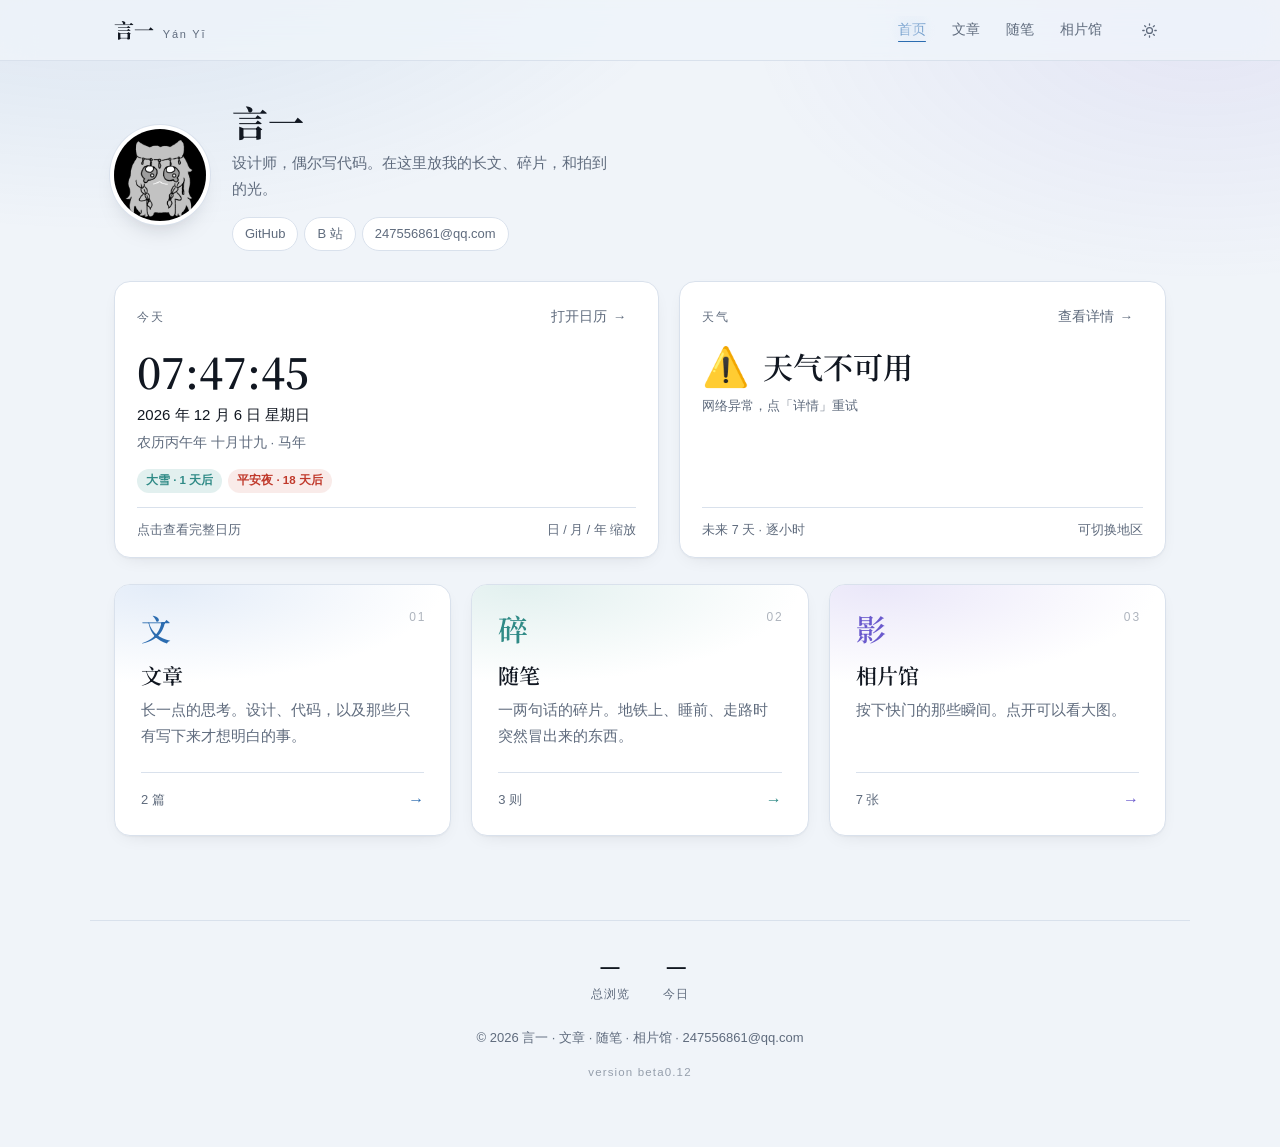
==== commit 5026d39c: "beta 0.12" ====
--- a/index.html
+++ b/index.html
@@ -6,7 +6,6 @@
 <title>言一</title>
 <meta name="description" content="言一：文章、随笔与相片馆。">
 
-<!-- 尽早应用主题，避免刷新闪白 -->
 <script>
 (function(){
   try{
@@ -24,10 +23,8 @@
 
 <style>
 /* =========================================================
-   首页专属样式
+   首页专属
    ========================================================= */
-
-/* ---------- 个人头部 ---------- */
 .hero{
   max-width:var(--maxw);
   margin:0 auto;
@@ -68,11 +65,7 @@
   background:var(--surface);
   transition:color .2s,border-color .2s,transform .2s;
 }
-.socials a:hover{
-  color:var(--accent);
-  border-color:var(--accent);
-  transform:translateY(-1px);
-}
+.socials a:hover{color:var(--accent);border-color:var(--accent);transform:translateY(-1px)}
 .socials .social-text{
   cursor:default;
   -webkit-user-select:text;
@@ -80,7 +73,7 @@
   font-variant-numeric:tabular-nums;
 }
 
-/* ---------- 日期 / 天气 两块模块 ---------- */
+/* ---------- 日期 / 天气 两块 ---------- */
 .modules{
   max-width:var(--maxw);
   margin:0 auto;
@@ -95,6 +88,7 @@
   display:flex;
   flex-direction:column;
   padding:20px 22px 16px;
+  cursor:pointer;
 }
 
 .mod-head{
@@ -110,84 +104,46 @@
   text-transform:uppercase;
 }
 
-/* ---- 日期模块 ---- */
 .mod-clock{
   font-family:var(--serif);
   font-size:clamp(30px,6vw,42px);
   font-weight:600;
   line-height:1.1;
-  letter-spacing:.01em;
   font-variant-numeric:tabular-nums;
   margin:0 0 8px;
 }
-.mod-date{
-  margin:0 0 5px;
-  font-size:15px;
-  color:var(--text);
-}
-.mod-lunar{
-  margin:0 0 14px;
-  font-size:13.5px;
-  color:var(--text-muted);
-}
+.mod-date{margin:0 0 5px;font-size:15px;color:var(--text)}
+.mod-lunar{margin:0 0 14px;font-size:13.5px;color:var(--text-muted)}
 .mod-tags{
-  display:flex;
-  gap:6px;
-  flex-wrap:wrap;
-  margin-bottom:14px;
-  min-height:23px;
+  display:flex;gap:6px;flex-wrap:wrap;
+  margin-bottom:14px;min-height:23px;
 }
 .mod-foot{
-  display:flex;
-  align-items:center;
-  justify-content:space-between;
-  gap:10px;
+  display:flex;align-items:center;justify-content:space-between;gap:10px;
   margin-top:auto;
   padding-top:12px;
   border-top:1px solid var(--border);
-  font-size:12.5px;
-  color:var(--text-muted);
-}
-
-/* ---- 天气模块 ---- */
-.w-now{
-  display:flex;
-  align-items:center;
-  gap:14px;
-  margin-bottom:10px;
-}
-.w-icon{
-  font-size:38px;
-  line-height:1;
-  flex-shrink:0;
-}
+  font-size:12.5px;color:var(--text-muted);
+}
+
+.w-now{display:flex;align-items:center;gap:14px;margin-bottom:10px}
+.w-icon{font-size:38px;line-height:1;flex-shrink:0}
 .w-main{
   font-family:var(--serif);
   font-size:clamp(24px,5vw,30px);
-  font-weight:600;
-  line-height:1.15;
-  margin:0;
+  font-weight:600;line-height:1.15;margin:0;
 }
 .w-sub{
   margin:0 0 14px;
-  font-size:13px;
-  color:var(--text-muted);
-  line-height:1.6;
+  font-size:13px;color:var(--text-muted);line-height:1.6;
 }
 .w-strip{
-  display:grid;
-  grid-template-columns:repeat(3,1fr);
-  gap:8px;
-  margin-bottom:14px;
+  display:grid;grid-template-columns:repeat(3,1fr);
+  gap:8px;margin-bottom:14px;
 }
 .w-day{
-  display:flex;
-  flex-direction:column;
-  align-items:center;
-  gap:3px;
-  padding:9px 4px;
-  border-radius:11px;
-  background:var(--surface-2);
+  display:flex;flex-direction:column;align-items:center;gap:3px;
+  padding:9px 4px;border-radius:11px;background:var(--surface-2);
 }
 .w-day-l{font-size:11.5px;color:var(--text-muted)}
 .w-day-i{font-size:17px;line-height:1}
@@ -206,25 +162,21 @@
 }
 .col{
   position:relative;
-  display:flex;
-  flex-direction:column;
+  display:flex;flex-direction:column;
   min-height:230px;
   padding:28px 26px 22px;
   background:var(--surface);
   border:1px solid var(--border);
   border-radius:var(--radius);
   box-shadow:var(--shadow);
-  text-decoration:none;
-  color:inherit;
-  overflow:hidden;
+  text-decoration:none;color:inherit;overflow:hidden;
   transition:transform .4s cubic-bezier(.2,.8,.2,1),
              box-shadow .4s cubic-bezier(.2,.8,.2,1),
              border-color .3s;
 }
 .col::before{
   content:"";
-  position:absolute;
-  top:0;left:0;right:0;height:140px;
+  position:absolute;top:0;left:0;right:0;height:140px;
   background:radial-gradient(120% 100% at 14% 0%, var(--tint-soft), transparent 70%);
   pointer-events:none;
 }
@@ -247,8 +199,7 @@
   position:relative;
   font-family:var(--serif);
   font-size:30px;font-weight:600;line-height:1;
-  color:var(--tint);
-  margin-bottom:18px;
+  color:var(--tint);margin-bottom:18px;
 }
 .col-title{
   position:relative;
@@ -276,357 +227,6 @@
 }
 .col:hover .col-arrow{transform:translateX(5px)}
 
-/* =========================================================
-   日历视图
-   ========================================================= */
-.cal-level{flex:1 1 auto;min-height:0;display:flex;flex-direction:column}
-
-.cal-weekdays{
-  flex:0 0 auto;
-  display:grid;
-  grid-template-columns:repeat(7,1fr);
-  gap:4px;
-  padding:10px 14px 6px;
-}
-.cal-weekdays span{
-  text-align:center;
-  font-size:11.5px;
-  letter-spacing:.08em;
-  color:var(--text-muted);
-}
-
-.cal-scroller{
-  flex:1 1 auto;
-  min-height:0;
-  overflow-y:auto;
-  overflow-x:hidden;
-  scroll-snap-type:y mandatory;
-  scroll-behavior:smooth;
-  overscroll-behavior:contain;
-}
-.cal-scroller.is-dragging{cursor:grabbing;user-select:none}
-.cal-scroller{cursor:grab}
-
-.cal-panel{
-  height:100%;
-  scroll-snap-align:start;
-  display:grid;
-  grid-template-columns:repeat(7,1fr);
-  grid-template-rows:repeat(6,1fr);
-  gap:4px;
-  padding:0 14px 12px;
-}
-
-.cal-cell{
-  display:flex;
-  flex-direction:column;
-  align-items:center;
-  justify-content:center;
-  gap:1px;
-  min-width:0;
-  border-radius:9px;
-  transition:background .2s;
-}
-.cal-cell b{
-  font-size:14.5px;
-  font-weight:500;
-  line-height:1.15;
-  font-variant-numeric:tabular-nums;
-}
-.cal-cell i{
-  font-size:10px;
-  font-style:normal;
-  line-height:1.15;
-  color:var(--text-muted);
-  max-width:100%;
-  white-space:nowrap;
-  overflow:hidden;
-  text-overflow:ellipsis;
-}
-.cal-cell.is-out{opacity:0}
-.cal-cell.is-weekend b{color:var(--accent)}
-.cal-cell.is-term i{color:var(--accent-2)}
-.cal-cell.is-fest i{color:var(--festival);font-weight:600}
-.cal-cell:not(.is-today):not(.is-out):hover{background:var(--surface-2)}
-.cal-cell.is-today{background:var(--accent)}
-.cal-cell.is-today b{color:#fff;font-weight:600}
-.cal-cell.is-today i{color:rgba(255,255,255,.88)}
-
-/* ---- 月视图 ---- */
-.cal-months{
-  flex:1 1 auto;
-  min-height:0;
-  overflow-y:auto;
-  padding:18px;
-  display:grid;
-  grid-template-columns:repeat(auto-fill,minmax(190px,1fr));
-  gap:14px;
-  align-content:start;
-}
-.month-cell{
-  display:flex;
-  flex-direction:column;
-  gap:8px;
-  padding:12px 12px 14px;
-  border:1px solid var(--border);
-  border-radius:13px;
-  background:var(--surface);
-  font-family:inherit;
-  color:var(--text);
-  cursor:pointer;
-  text-align:left;
-  transition:border-color .25s,transform .25s,box-shadow .25s;
-}
-.month-cell:hover{
-  border-color:var(--accent);
-  transform:translateY(-2px);
-  box-shadow:var(--shadow);
-}
-.month-cell.is-on{border-color:var(--accent);background:var(--accent-soft)}
-.month-cell-t{font-size:13.5px;font-weight:600}
-
-.mini-grid{
-  display:grid;
-  grid-template-columns:repeat(7,1fr);
-  gap:1px;
-}
-.mini-d{
-  font-size:9.5px;
-  text-align:center;
-  line-height:1.6;
-  border-radius:4px;
-  color:var(--text-muted);
-  font-variant-numeric:tabular-nums;
-}
-.mini-d.is-out{opacity:0}
-.mini-d.is-fest{color:var(--festival);font-weight:600}
-.mini-d.is-term{color:var(--accent-2)}
-.mini-d.is-today{background:var(--accent);color:#fff;font-weight:600}
-
-/* ---- 年视图 ---- */
-.cal-years{
-  flex:1 1 auto;
-  min-height:0;
-  overflow-y:auto;
-  padding:18px;
-  display:grid;
-  grid-template-columns:repeat(auto-fill,minmax(84px,1fr));
-  gap:10px;
-  align-content:start;
-}
-.year-cell{
-  padding:11px 6px;
-  border:1px solid var(--border);
-  border-radius:11px;
-  background:var(--surface);
-  font-family:inherit;
-  font-size:14px;
-  color:var(--text);
-  cursor:pointer;
-  font-variant-numeric:tabular-nums;
-  transition:border-color .22s,color .22s,background .22s,transform .22s;
-}
-.year-cell:hover{border-color:var(--accent);color:var(--accent);transform:translateY(-2px)}
-.year-cell.is-on{background:var(--accent);border-color:var(--accent);color:#fff;font-weight:600}
-
-/* =========================================================
-   天气视图
-   ========================================================= */
-.wv{
-  flex:1 1 auto;
-  min-height:0;
-  overflow-y:auto;
-  padding:22px 24px 60px;
-}
-.wv-inner{max-width:820px;margin:0 auto}
-
-.wv-hero{
-  display:flex;
-  align-items:center;
-  gap:20px;
-  padding:24px 26px;
-  margin-bottom:18px;
-  border:1px solid var(--border);
-  border-radius:var(--radius);
-  background:linear-gradient(140deg,var(--accent-soft),var(--surface) 62%);
-  box-shadow:var(--shadow);
-}
-.wv-icon{font-size:52px;line-height:1;flex-shrink:0}
-.wv-temp{
-  font-family:var(--serif);
-  font-size:clamp(38px,9vw,54px);
-  font-weight:600;
-  line-height:1;
-  letter-spacing:-.02em;
-  font-variant-numeric:tabular-nums;
-}
-.wv-desc{font-size:15px;color:var(--text-muted);margin:6px 0 0}
-.wv-place{
-  margin-left:auto;
-  text-align:right;
-  font-size:13px;
-  color:var(--text-muted);
-}
-.wv-place b{
-  display:block;
-  font-size:16px;
-  color:var(--text);
-  font-weight:600;
-  margin-bottom:4px;
-}
-
-.wv-facts{
-  display:grid;
-  grid-template-columns:repeat(4,1fr);
-  gap:10px;
-  margin-bottom:20px;
-}
-.fact{
-  display:flex;
-  flex-direction:column;
-  align-items:center;
-  gap:3px;
-  padding:12px 6px;
-  border:1px solid var(--border);
-  border-radius:12px;
-  background:var(--surface);
-}
-.fact b{font-size:16px;font-weight:600;font-variant-numeric:tabular-nums}
-.fact span{font-size:11.5px;color:var(--text-muted)}
-
-.wv-sec{margin-bottom:22px}
-.wv-sec-t{
-  display:flex;
-  align-items:baseline;
-  gap:10px;
-  font-size:13px;
-  letter-spacing:.1em;
-  color:var(--text-muted);
-  margin:0 0 10px;
-}
-
-/* 逐时 */
-.wv-hourly{
-  display:flex;
-  gap:8px;
-  overflow-x:auto;
-  padding:4px 2px 12px;
-  scroll-snap-type:x proximity;
-}
-.hr{
-  flex:0 0 auto;
-  width:62px;
-  display:flex;
-  flex-direction:column;
-  align-items:center;
-  gap:5px;
-  padding:11px 4px;
-  border:1px solid var(--border);
-  border-radius:12px;
-  background:var(--surface);
-  scroll-snap-align:start;
-  font-variant-numeric:tabular-nums;
-}
-.hr.is-now{border-color:var(--accent);background:var(--accent-soft)}
-.hr-h{font-size:11px;color:var(--text-muted)}
-.hr.is-now .hr-h{color:var(--accent);font-weight:600}
-.hr-i{font-size:17px;line-height:1}
-.hr-t{font-size:14px;font-weight:600}
-.hr-p{font-size:10.5px;color:var(--accent);min-height:14px}
-
-/* 7 天 */
-.wv-daily{
-  border:1px solid var(--border);
-  border-radius:var(--radius);
-  background:var(--surface);
-  overflow:hidden;
-}
-.dy{
-  display:grid;
-  grid-template-columns:56px 32px 42px 1fr 42px 44px;
-  align-items:center;
-  gap:8px;
-  padding:11px 16px;
-  border-bottom:1px solid var(--border);
-  font-variant-numeric:tabular-nums;
-}
-.dy:last-child{border-bottom:0}
-.dy-l{font-size:13px;color:var(--text-muted)}
-.dy-i{font-size:17px;line-height:1;text-align:center}
-.dy-lo,.dy-hi{font-size:13.5px;text-align:center}
-.dy-hi{font-weight:600}
-.dy-bar{
-  position:relative;
-  height:5px;
-  border-radius:5px;
-  background:var(--surface-2);
-  overflow:hidden;
-}
-.dy-bar i{
-  position:absolute;
-  top:0;bottom:0;
-  border-radius:5px;
-  background:linear-gradient(90deg,var(--accent-2),var(--accent));
-}
-.dy-p{font-size:11.5px;color:var(--accent);text-align:right}
-
-/* 地区切换 */
-.wv-chips{display:flex;flex-wrap:wrap;gap:7px;margin-bottom:12px}
-.chip{
-  padding:6px 14px;
-  border:1px solid var(--border);
-  border-radius:999px;
-  background:var(--surface);
-  font-family:inherit;
-  font-size:13px;
-  color:var(--text-muted);
-  cursor:pointer;
-  transition:color .22s,border-color .22s,background .22s,transform .22s;
-}
-.chip:hover{color:var(--accent);border-color:var(--accent);transform:translateY(-1px)}
-.chip.is-on{background:var(--accent);border-color:var(--accent);color:#fff}
-
-.wv-search{
-  width:100%;
-  height:42px;
-  padding:0 16px;
-  border:1px solid var(--border);
-  border-radius:11px;
-  background:var(--surface);
-  font-family:inherit;
-  font-size:14px;
-  color:var(--text);
-  outline:none;
-  transition:border-color .22s,box-shadow .22s;
-}
-.wv-search:focus{
-  border-color:var(--accent);
-  box-shadow:0 0 0 3px var(--accent-soft);
-}
-.wv-results{display:flex;flex-direction:column;gap:6px;margin-top:10px}
-.wv-result{
-  display:flex;
-  align-items:baseline;
-  justify-content:space-between;
-  gap:12px;
-  padding:11px 15px;
-  border:1px solid var(--border);
-  border-radius:11px;
-  background:var(--surface);
-  font-family:inherit;
-  font-size:14px;
-  color:var(--text);
-  cursor:pointer;
-  text-align:left;
-  transition:border-color .22s,transform .22s;
-}
-.wv-result:hover{border-color:var(--accent);transform:translateX(3px)}
-.wv-result span{font-size:12px;color:var(--text-muted)}
-.wv-empty{font-size:13px;color:var(--text-muted);margin:6px 2px}
-
-/* =========================================================
-   响应式
-   ========================================================= */
 @media (max-width:860px){
   .modules{grid-template-columns:1fr}
 }
@@ -639,42 +239,25 @@
   .columns{padding:0 20px 66px;gap:16px}
   .col{min-height:0;padding:24px 22px 18px}
   .col-glyph{font-size:27px;margin-bottom:15px}
-
-  .cal-panel{padding:0 10px 10px;gap:3px}
-  .cal-weekdays{padding:8px 10px 5px;gap:3px}
-  .cal-cell b{font-size:13.5px}
-  .cal-cell i{font-size:9px}
-  .cal-months{padding:14px;grid-template-columns:1fr 1fr;gap:10px}
-  .cal-years{padding:14px;grid-template-columns:repeat(auto-fill,minmax(70px,1fr));gap:8px}
-
-  .wv{padding:16px 16px 90px}
-  .wv-hero{padding:18px;gap:14px}
-  .wv-icon{font-size:38px}
-  .wv-facts{grid-template-columns:repeat(2,1fr)}
-  .dy{grid-template-columns:48px 26px 34px 1fr 34px 38px;gap:6px;padding:10px 12px}
-  .dy-l{font-size:12px}
 }
 </style>
 </head>
 
 <body>
 
-<!-- ============ 吸顶导航栏 ============ -->
+<!-- ============ 导航栏 ============ -->
 <header class="topnav">
   <div class="topnav-inner">
-
     <a class="brand" href="index.html">
       <span class="brand-cn">言一</span>
       <span class="brand-py">Yán Yī</span>
     </a>
-
     <nav class="nav-links">
-      <a href="index.html">首页</a>
-      <a href="articles.html">文章</a>
-      <a href="notes.html">随笔</a>
-      <a href="gallery.html">相片馆</a>
+      <a href="index.html" data-match="index.html calendar.html weather.html">首页</a>
+      <a href="articles.html" data-match="articles.html">文章</a>
+      <a href="notes.html" data-match="notes.html">随笔</a>
+      <a href="gallery.html" data-match="gallery.html">相片馆</a>
     </nav>
-
     <button class="theme-toggle" id="themeToggle" aria-label="切换深浅色主题">
       <svg class="icon-sun" viewBox="0 0 24 24" fill="none" stroke="currentColor" stroke-width="1.8" stroke-linecap="round">
         <circle cx="12" cy="12" r="4.2"/>
@@ -684,13 +267,11 @@
         <path d="M20.5 14.2A8.5 8.5 0 1 1 9.8 3.5a6.8 6.8 0 0 0 10.7 10.7z"/>
       </svg>
     </button>
-
   </div>
 </header>
 
 <div class="page">
 
-  <!-- ============ 个人头部 ============ -->
   <header class="hero">
     <div class="profile">
       <img class="avatar" src="avatar.png" alt="言一的头像">
@@ -706,45 +287,34 @@
     </div>
   </header>
 
-  <!-- ============ 日期 / 天气 ============ -->
   <section class="modules">
 
-    <!-- ---- 日期模块 ---- -->
     <article class="card mod" id="modToday">
       <div class="mod-head">
         <span class="mod-label">今天</span>
-        <button class="ghost-btn view-spacer" id="calendarDetail">
-          打开日历 <span class="arw">→</span>
-        </button>
-      </div>
-
+        <a class="ghost-btn push-right" href="calendar.html">打开日历 <span class="arw">→</span></a>
+      </div>
       <p class="mod-clock" id="modClock">--:--:--</p>
       <p class="mod-date" id="modDate">加载中…</p>
       <p class="mod-lunar" id="modLunar"></p>
       <div class="mod-tags" id="modTags"></div>
-
       <div class="mod-foot">
-        <span>点击右上角，可查看完整日历</span>
+        <span>点击查看完整日历</span>
         <span>日 / 月 / 年 缩放</span>
       </div>
     </article>
 
-    <!-- ---- 天气模块 ---- -->
     <article class="card mod" id="modWeather">
       <div class="mod-head">
         <span class="mod-label">天气</span>
-        <button class="ghost-btn" id="weatherDetail">
-          查看详情 <span class="arw">→</span>
-        </button>
-      </div>
-
+        <a class="ghost-btn push-right" href="weather.html">查看详情 <span class="arw">→</span></a>
+      </div>
       <div class="w-now">
         <span class="w-icon" id="wIcon">⏳</span>
         <p class="w-main" id="wMain">--°C</p>
       </div>
       <p class="w-sub" id="wSub">正在获取天气…</p>
       <div class="w-strip" id="wStrip"></div>
-
       <div class="mod-foot">
         <span>未来 7 天 · 逐小时</span>
         <span>可切换地区</span>
@@ -753,7 +323,6 @@
 
   </section>
 
-  <!-- ============ 三个专栏 ============ -->
   <main class="columns">
     <a class="col col--article" href="articles.html">
       <span class="col-num">01</span>
@@ -789,7 +358,6 @@
     </a>
   </main>
 
-  <!-- ============ 页脚 ============ -->
   <footer class="site-footer">
     <div class="foot-stats">
       <span class="stat"><b id="pvTotal">—</b><i>总浏览</i></span>
@@ -802,91 +370,9 @@
       <a href="gallery.html">相片馆</a> ·
       <span class="foot-mail">247556861@qq.com</span>
     </p>
-    <p class="foot-ver">version <span id="siteVersion">beta0.11</span></p>
+    <p class="foot-ver">version <span id="siteVersion">beta0.12</span></p>
   </footer>
 
-</div>
-
-<!-- ============ 日历视图 ============ -->
-<div class="view" id="view-calendar" aria-hidden="true" role="dialog" aria-modal="true" aria-label="日历">
-  <div class="view-head">
-    <button class="ghost-btn" id="calBack" aria-label="返回">←</button>
-    <button class="view-title" id="calTitle">加载中…</button>
-    <button class="ghost-btn view-spacer" id="calToday">回到今天</button>
-  </div>
-
-  <div class="view-body">
-    <!-- 日视图 -->
-    <div class="cal-level" id="calLevelDay">
-      <div class="cal-weekdays">
-        <span>日</span><span>一</span><span>二</span><span>三</span>
-        <span>四</span><span>五</span><span>六</span>
-      </div>
-      <div class="cal-scroller" id="calScroller"></div>
-    </div>
-
-    <!-- 月视图 -->
-    <div class="cal-level" id="calLevelMonth" hidden>
-      <div class="cal-months" id="calMonths"></div>
-    </div>
-
-    <!-- 年视图 -->
-    <div class="cal-level" id="calLevelYear" hidden>
-      <div class="cal-years" id="calYears"></div>
-    </div>
-  </div>
-</div>
-
-<!-- ============ 天气视图 ============ -->
-<div class="view" id="view-weather" aria-hidden="true" role="dialog" aria-modal="true" aria-label="天气">
-  <div class="view-head">
-    <button class="ghost-btn" id="wvBack" aria-label="返回" onclick="YY.closeView()">←</button>
-    <h2 class="view-title" style="cursor:default">天气</h2>
-    <span class="wv-place view-spacer" id="wvSun"></span>
-  </div>
-
-  <div class="view-body">
-    <div class="wv">
-      <div class="wv-inner">
-
-        <!-- 实时 -->
-        <div class="wv-hero">
-          <span class="wv-icon" id="wvIcon">⏳</span>
-          <div>
-            <p class="wv-temp" id="wvBig">--°</p>
-            <p class="wv-desc" id="wvDesc">正在获取…</p>
-          </div>
-          <div class="wv-place">
-            <b id="wvPlace">—</b>
-            <span>实时天气</span>
-          </div>
-        </div>
-
-        <div class="wv-facts" id="wvFacts"></div>
-
-        <!-- 逐小时 -->
-        <section class="wv-sec">
-          <h3 class="wv-sec-t">未来 24 小时</h3>
-          <div class="wv-hourly" id="wvHourly"></div>
-        </section>
-
-        <!-- 7 天 -->
-        <section class="wv-sec">
-          <h3 class="wv-sec-t">未来 7 天</h3>
-          <div class="wv-daily" id="wvDaily"></div>
-        </section>
-
-        <!-- 切换地区 -->
-        <section class="wv-sec">
-          <h3 class="wv-sec-t">切换地区</h3>
-          <div class="wv-chips" id="wvChips"></div>
-          <input class="wv-search" id="wvSearch" type="search" placeholder="搜索城市，例如：青岛 / Tokyo" autocomplete="off">
-          <div class="wv-results" id="wvResults"></div>
-        </section>
-
-      </div>
-    </div>
-  </div>
 </div>
 
 <script src="assets/app.js" defer></script>
@@ -894,18 +380,18 @@
 <script src="assets/weather.js" defer></script>
 
 <script>
-// 两个模块整块也可点（除按钮本身外）
+// 点卡片空白处也能跳转（除按钮/链接本身外）
 document.addEventListener('DOMContentLoaded', function () {
   var m1 = document.getElementById('modToday');
   if (m1) m1.addEventListener('click', function (e) {
-    if (e.target.closest('button')) return;
-    YY.openView('calendar');
+    if (e.target.closest('a, button')) return;
+    location.href = 'calendar.html';
   });
 
   var m2 = document.getElementById('modWeather');
   if (m2) m2.addEventListener('click', function (e) {
-    if (e.target.closest('button')) return;
-    YY.openView('weather');
+    if (e.target.closest('a, button')) return;
+    location.href = 'weather.html';
   });
 });
 </script>
--- a/assets/base.css
+++ b/assets/base.css
@@ -1,11 +1,10 @@
 /* =========================================================
    言一 · 共用样式（冷色调 + 吸顶导航）
-   四个页面共用，改这里全站生效
+   beta0.12
    ========================================================= */
 *,*::before,*::after{box-sizing:border-box}
 
 :root{
-  /* ---- 冷色调 ---- */
   --bg:#f0f4f9;
   --surface:#ffffff;
   --surface-2:#e8eef6;
@@ -13,13 +12,13 @@
   --text-muted:#5f6b7d;
   --border:#d9e1ec;
 
-  --accent:#2b6cb0;        /* 靛蓝：主色 */
-  --accent-2:#2f8a86;      /* 青绿：随笔 / 节气 */
-  --accent-3:#6a5acd;      /* 紫罗兰：相片馆 */
+  --accent:#2b6cb0;
+  --accent-2:#2f8a86;
+  --accent-3:#6a5acd;
   --accent-soft:#e3ecf8;
   --accent-2-soft:#e2f0ef;
   --accent-3-soft:#eae7f9;
-  --festival:#c0392b;      /* 节假日红（中文日历惯例） */
+  --festival:#c0392b;
 
   --nav-bg:rgba(240,244,249,.82);
 
@@ -68,7 +67,6 @@
   transition:background .35s ease,color .35s ease;
 }
 
-/* 冷色氛围光 */
 body::before{
   content:"";
   position:fixed;
@@ -86,14 +84,10 @@
 }
 
 .page{position:relative;z-index:1}
-
 img{display:block;max-width:100%}
-
 ::selection{background:var(--accent);color:#fff}
 
-/* ============ 入场动画 ============
-   backwards 而非 both：both 会保留 transform:none，
-   动画结束后 hover 的 translateY 就失效了 */
+/* ============ 入场动画 ============ */
 @keyframes riseIn{
   from{opacity:0;transform:translateY(12px)}
   to{opacity:1;transform:none}
@@ -123,7 +117,6 @@
   gap:18px;
 }
 
-/* ---- 左：言一 + 拼音 ---- */
 .brand{
   display:flex;
   align-items:baseline;
@@ -146,15 +139,10 @@
   color:var(--text-muted);
   transition:color .25s;
 }
-.brand:hover .brand-cn{color:var(--accent)}
+.brand:hover .brand-cn,
 .brand:hover .brand-py{color:var(--accent)}
 
-/* ---- 中右：跳转按钮（无按钮形状，融进导航栏） ---- */
-.nav-links{
-  display:flex;
-  align-items:center;
-  gap:2px;
-}
+.nav-links{display:flex;align-items:center;gap:2px}
 .nav-links a{
   position:relative;
   display:inline-flex;
@@ -166,11 +154,9 @@
   text-decoration:none;
   background:none;
   border:0;
-  border-radius:0;
   transition:color .25s ease;
   -webkit-tap-highlight-color:transparent;
 }
-/* 悬停时从中心扩散的一团柔光，代替边框 */
 .nav-links a::before{
   content:"";
   position:absolute;
@@ -182,13 +168,10 @@
   transition:opacity .3s ease,transform .34s cubic-bezier(.2,.8,.2,1);
   pointer-events:none;
 }
-/* 下划线 */
 .nav-links a::after{
   content:"";
   position:absolute;
-  left:12px;
-  right:12px;
-  bottom:5px;
+  left:12px;right:12px;bottom:5px;
   height:1.5px;
   border-radius:2px;
   background:var(--accent);
@@ -205,11 +188,9 @@
 .nav-links a.is-active::before{opacity:.75;transform:scale(1)}
 .nav-links a.is-active::after{transform:scaleX(1)}
 
-/* ---- 右：深浅切换（同样无按钮形状） ---- */
 .theme-toggle{
   flex:0 0 auto;
-  width:34px;
-  height:34px;
+  width:34px;height:34px;
   border:0;
   border-radius:9px;
   background:none;
@@ -231,7 +212,7 @@
 [data-theme="dark"] .theme-toggle .icon-moon{display:block}
 
 /* =========================================================
-   通用：卡片 / 幽灵按钮 / 小标签
+   通用：卡片 / 幽灵按钮 / 标签 / 工具类
    ========================================================= */
 .card{
   position:relative;
@@ -272,6 +253,8 @@
 .ghost-btn .arw{transition:transform .3s cubic-bezier(.2,.8,.2,1)}
 .ghost-btn:hover .arw{transform:translateX(3px)}
 
+.push-right{margin-left:auto}
+
 .tag{
   display:inline-block;
   font-size:11.5px;
@@ -284,9 +267,10 @@
 .tag--2{background:var(--accent-2-soft);color:var(--accent-2)}
 .tag--3{background:var(--accent-3-soft);color:var(--accent-3)}
 .tag--fest{background:rgba(192,57,43,.1);color:var(--festival)}
-
-/* =========================================================
-   页头（内页标题用）
+[data-theme="dark"] .tag--fest{background:rgba(232,117,106,.14)}
+
+/* =========================================================
+   内页页头 / 页脚
    ========================================================= */
 .site-header{
   max-width:var(--maxw);
@@ -309,9 +293,6 @@
   line-height:1.75;
 }
 
-/* =========================================================
-   页脚 + 浏览量 + 版本号
-   ========================================================= */
 .site-footer{
   max-width:var(--maxw);
   margin:0 auto;
@@ -329,12 +310,7 @@
   gap:34px;
   margin:0 0 22px;
 }
-.stat{
-  display:flex;
-  flex-direction:column;
-  align-items:center;
-  gap:2px;
-}
+.stat{display:flex;flex-direction:column;align-items:center;gap:2px}
 .stat b{
   font-size:19px;
   font-weight:600;
@@ -368,69 +344,11 @@
 }
 
 /* =========================================================
-   全屏视图外壳（日历 / 天气用）
-   ========================================================= */
-.view{
-  position:fixed;
-  inset:0;
-  z-index:200;
-  display:flex;
-  flex-direction:column;
-  background:var(--bg);
-  opacity:0;
-  visibility:hidden;
-  transition:opacity .26s ease,visibility .26s;
-}
-.view.is-open{opacity:1;visibility:visible}
-
-.view-head{
-  flex:0 0 auto;
-  display:flex;
-  align-items:center;
-  gap:10px;
-  min-height:58px;
-  padding:10px 18px;
-  border-bottom:1px solid var(--border);
-  background:var(--surface);
-}
-.view-title{
-  font-family:var(--serif);
-  font-size:17px;
-  font-weight:600;
-  margin:0;
-  padding:4px 10px;
-  border:0;
-  border-radius:9px;
-  background:none;
-  color:var(--text);
-  font-family:var(--serif);
-  cursor:pointer;
-  transition:background .22s,color .22s;
-  white-space:nowrap;
-}
-.view-title:hover{background:var(--accent-soft);color:var(--accent)}
-.view-spacer{margin-left:auto}
-
-.view-body{
-  flex:1 1 auto;
-  min-height:0;
-  display:flex;
-  flex-direction:column;
-  overflow:hidden;
-}
-
-/* 滚动条 */
-.view-body ::-webkit-scrollbar{width:9px;height:9px}
-.view-body ::-webkit-scrollbar-thumb{
-  background:var(--border);
-  border-radius:9px;
-}
-.view-body ::-webkit-scrollbar-track{background:transparent}
-
-/* =========================================================
    响应式
    ========================================================= */
 @media (max-width:720px){
+  :root{--nav-h:54px}
+
   .topnav-inner{padding:0 16px;gap:8px}
   .brand{gap:6px}
   .brand-cn{font-size:18px}
@@ -443,8 +361,6 @@
   .site-header{padding:28px 20px 24px}
   .site-footer{padding:26px 20px 56px}
   .foot-stats{gap:26px}
-  .view-head{padding:8px 12px;min-height:54px}
-  .view-title{font-size:15.5px}
 }
 
 @media (prefers-reduced-motion:reduce){
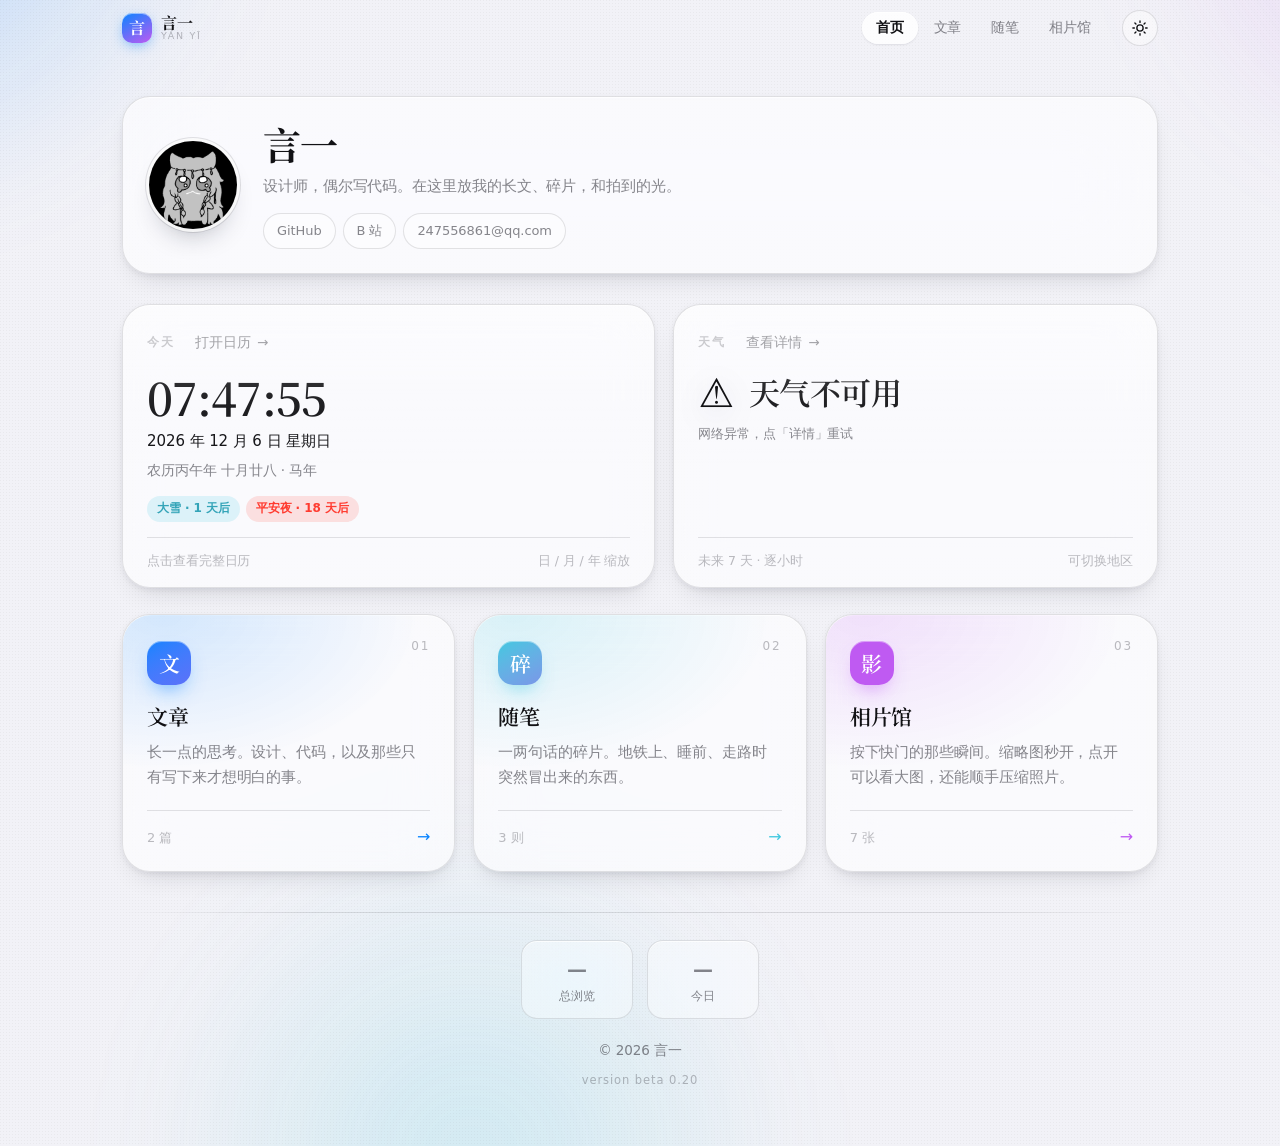
==== commit 375ad9e8: "beta 0.20" ====
--- a/index.html
+++ b/index.html
@@ -2,12 +2,15 @@
 <html lang="zh-CN" data-theme="light">
 <head>
 <meta charset="UTF-8">
-<meta name="viewport" content="width=device-width,initial-scale=1">
+<meta name="viewport" content="width=device-width,initial-scale=1,viewport-fit=cover">
+<meta name="theme-color" content="#F2F2F7" media="(prefers-color-scheme: light)">
+<meta name="theme-color" content="#000000" media="(prefers-color-scheme: dark)">
 <title>言一</title>
 <meta name="description" content="言一：文章、随笔与相片馆。">
 
 <script>
 (function(){
+  document.documentElement.classList.add('js');
   try{
     var t = localStorage.getItem('theme');
     if(!t && window.matchMedia('(prefers-color-scheme: dark)').matches) t = 'dark';
@@ -23,184 +26,213 @@
 
 <style>
 /* =========================================================
-   首页专属
+   首页
    ========================================================= */
 .hero{
   max-width:var(--maxw);
   margin:0 auto;
-  padding:38px 24px 30px;
-}
-.profile{display:flex;gap:26px;align-items:center}
-
+  padding:40px var(--gutter) 30px;
+}
+.profile{
+  display:flex;
+  gap:26px;
+  align-items:center;
+  padding:24px 26px;
+  border-radius:var(--r-xl);
+  background:var(--glass);
+  -webkit-backdrop-filter:var(--blur-strong);
+  backdrop-filter:var(--blur-strong);
+  border:1px solid var(--line);
+  box-shadow:var(--sh-2), inset 0 1px 0 var(--sheen);
+}
 .avatar{
-  width:92px;height:92px;border-radius:50%;object-fit:cover;flex-shrink:0;
-  background:var(--surface-2);
-  box-shadow:0 0 0 4px var(--surface),0 0 0 5px var(--border),0 14px 28px -14px rgba(17,23,33,.35);
-}
+  width:88px;height:88px;
+  border-radius:50%;
+  object-fit:cover;
+  flex-shrink:0;
+  background:var(--fill);
+  box-shadow:0 0 0 3px var(--glass-strong), 0 0 0 4px var(--line), 0 16px 30px -16px rgba(15,23,42,.45);
+  transition:transform .5s var(--spring);
+}
+@media (hover:hover){.profile:hover .avatar{transform:scale(1.035) rotate(-1.5deg)}}
 
 .profile-info h1{
   font-family:var(--serif);
-  font-size:clamp(26px,5vw,36px);
+  font-size:clamp(28px,5.4vw,38px);
   font-weight:700;
-  letter-spacing:-.01em;
-  margin:0 0 6px;
-  line-height:1.25;
+  letter-spacing:-.02em;
+  margin:0 0 7px;
+  line-height:1.2;
 }
 .bio{
   margin:0 0 14px;
-  color:var(--text-muted);
+  color:var(--text-2);
   font-size:15px;
   max-width:46ch;
-  line-height:1.75;
-}
-.socials{display:flex;gap:6px;flex-wrap:wrap;align-items:center}
+  line-height:1.7;
+}
+.socials{display:flex;gap:7px;flex-wrap:wrap;align-items:center}
 .socials a,
 .socials .social-text{
+  display:inline-flex;
+  align-items:center;
+  gap:5px;
   font-size:13px;
-  color:var(--text-muted);
+  font-weight:500;
+  color:var(--text-2);
   text-decoration:none;
-  padding:5px 12px;
-  border-radius:999px;
-  border:1px solid var(--border);
-  background:var(--surface);
-  transition:color .2s,border-color .2s,transform .2s;
-}
-.socials a:hover{color:var(--accent);border-color:var(--accent);transform:translateY(-1px)}
-.socials .social-text{
-  cursor:default;
-  -webkit-user-select:text;
-  user-select:text;
-  font-variant-numeric:tabular-nums;
-}
-
-/* ---------- 日期 / 天气 两块 ---------- */
+  padding:6px 13px;
+  border-radius:var(--r-full);
+  border:1px solid var(--line);
+  background:var(--glass-thin);
+  transition:color var(--t-fast),border-color var(--t-fast),transform var(--t-fast) var(--spring),background var(--t-fast);
+}
+@media (hover:hover){
+  .socials a:hover{color:var(--accent);border-color:color-mix(in srgb,var(--accent) 40%,transparent);transform:translateY(-1.5px)}
+}
+.socials .social-text{cursor:pointer;font-variant-numeric:tabular-nums}
+@media (hover:hover){.socials .social-text:hover{color:var(--accent);border-color:color-mix(in srgb,var(--accent) 40%,transparent)}}
+
+/* ---------- 今天 / 天气 ---------- */
 .modules{
   max-width:var(--maxw);
   margin:0 auto;
-  padding:0 24px 26px;
+  padding:0 var(--gutter) 26px;
   display:grid;
-  grid-template-columns:minmax(0,1.12fr) minmax(0,1fr);
-  gap:20px;
+  grid-template-columns:minmax(0,1.1fr) minmax(0,1fr);
+  gap:18px;
   align-items:stretch;
 }
-
 .mod{
   display:flex;
   flex-direction:column;
-  padding:20px 22px 16px;
+  padding:22px 24px 16px;
+  border-radius:var(--r-xl);
   cursor:pointer;
 }
-
-.mod-head{
-  display:flex;
-  align-items:center;
-  gap:10px;
-  margin-bottom:14px;
-}
+.mod-head{display:flex;align-items:center;gap:10px;margin-bottom:14px}
 .mod-label{
   font-size:11.5px;
-  letter-spacing:.16em;
-  color:var(--text-muted);
+  font-weight:600;
+  letter-spacing:.14em;
   text-transform:uppercase;
-}
-
+  color:var(--text-3);
+}
 .mod-clock{
   font-family:var(--serif);
-  font-size:clamp(30px,6vw,42px);
+  font-size:clamp(32px,6.4vw,45px);
   font-weight:600;
-  line-height:1.1;
+  line-height:1.05;
+  letter-spacing:-.02em;
   font-variant-numeric:tabular-nums;
-  margin:0 0 8px;
-}
-.mod-date{margin:0 0 5px;font-size:15px;color:var(--text)}
-.mod-lunar{margin:0 0 14px;font-size:13.5px;color:var(--text-muted)}
-.mod-tags{
-  display:flex;gap:6px;flex-wrap:wrap;
-  margin-bottom:14px;min-height:23px;
-}
+  margin:0 0 9px;
+}
+.mod-date{margin:0 0 5px;font-size:15px;font-weight:500}
+.mod-lunar{margin:0 0 15px;font-size:13.5px;color:var(--text-2)}
+.mod-tags{display:flex;gap:6px;flex-wrap:wrap;margin-bottom:15px;min-height:24px}
 .mod-foot{
   display:flex;align-items:center;justify-content:space-between;gap:10px;
   margin-top:auto;
-  padding-top:12px;
-  border-top:1px solid var(--border);
-  font-size:12.5px;color:var(--text-muted);
-}
-
-.w-now{display:flex;align-items:center;gap:14px;margin-bottom:10px}
-.w-icon{font-size:38px;line-height:1;flex-shrink:0}
+  padding-top:13px;
+  border-top:1px solid var(--line);
+  font-size:12.5px;color:var(--text-3);
+}
+
+.w-now{display:flex;align-items:center;gap:15px;margin-bottom:11px}
+.w-icon{
+  font-size:40px;
+  line-height:1;
+  flex-shrink:0;
+  filter:drop-shadow(0 6px 14px rgba(15,23,42,.18));
+}
 .w-main{
   font-family:var(--serif);
-  font-size:clamp(24px,5vw,30px);
-  font-weight:600;line-height:1.15;margin:0;
-}
-.w-sub{
-  margin:0 0 14px;
-  font-size:13px;color:var(--text-muted);line-height:1.6;
-}
-.w-strip{
-  display:grid;grid-template-columns:repeat(3,1fr);
-  gap:8px;margin-bottom:14px;
-}
+  font-size:clamp(25px,5.2vw,31px);
+  font-weight:600;
+  line-height:1.12;
+  letter-spacing:-.02em;
+  margin:0;
+}
+.w-sub{margin:0 0 15px;font-size:13px;color:var(--text-2);line-height:1.6}
+.w-strip{display:grid;grid-template-columns:repeat(3,1fr);gap:8px;margin-bottom:15px}
 .w-day{
-  display:flex;flex-direction:column;align-items:center;gap:3px;
-  padding:9px 4px;border-radius:11px;background:var(--surface-2);
-}
-.w-day-l{font-size:11.5px;color:var(--text-muted)}
-.w-day-i{font-size:17px;line-height:1}
-.w-day-t{font-size:12.5px;color:var(--text-muted);font-variant-numeric:tabular-nums}
+  display:flex;flex-direction:column;align-items:center;gap:4px;
+  padding:10px 4px;
+  border-radius:var(--r-m);
+  background:var(--fill);
+  transition:transform var(--t) var(--spring-soft),background var(--t-fast);
+  animation:popIn .5s var(--spring-soft) backwards;
+}
+@media (hover:hover){.w-day:hover{transform:translateY(-2px);background:var(--fill-2)}}
+.w-day-l{font-size:11.5px;color:var(--text-3)}
+.w-day-i{font-size:18px;line-height:1}
+.w-day-t{font-size:12.5px;color:var(--text-2);font-variant-numeric:tabular-nums}
 .w-day-t b{color:var(--text);font-weight:600}
 
 /* ---------- 三个专栏 ---------- */
 .columns{
   max-width:var(--maxw);
   margin:0 auto;
-  padding:0 24px 84px;
+  padding:0 var(--gutter) 40px;
   display:grid;
-  grid-template-columns:repeat(auto-fit,minmax(min(100%,280px),1fr));
-  gap:20px;
+  grid-template-columns:repeat(auto-fit,minmax(min(100%,272px),1fr));
+  gap:18px;
   align-items:stretch;
 }
 .col{
   position:relative;
-  display:flex;flex-direction:column;
-  min-height:230px;
-  padding:28px 26px 22px;
-  background:var(--surface);
-  border:1px solid var(--border);
-  border-radius:var(--radius);
-  box-shadow:var(--shadow);
-  text-decoration:none;color:inherit;overflow:hidden;
-  transition:transform .4s cubic-bezier(.2,.8,.2,1),
-             box-shadow .4s cubic-bezier(.2,.8,.2,1),
-             border-color .3s;
+  display:flex;
+  flex-direction:column;
+  min-height:236px;
+  padding:26px 24px 20px;
+  border-radius:var(--r-xl);
+  background:var(--glass);
+  -webkit-backdrop-filter:var(--blur);
+  backdrop-filter:var(--blur);
+  border:1px solid var(--line);
+  box-shadow:var(--sh-2), inset 0 1px 0 var(--sheen);
+  text-decoration:none;
+  color:inherit;
+  overflow:hidden;
+  transition:transform .52s var(--spring-soft), box-shadow .52s var(--spring-soft), border-color var(--t);
 }
 .col::before{
   content:"";
-  position:absolute;top:0;left:0;right:0;height:140px;
-  background:radial-gradient(120% 100% at 14% 0%, var(--tint-soft), transparent 70%);
+  position:absolute;
+  inset:0;
+  border-radius:inherit;
   pointer-events:none;
-}
-.col:hover{
-  transform:translateY(-5px);
-  border-color:transparent;
-  box-shadow:var(--shadow-hover);
-}
-.col--article{--tint:var(--accent);--tint-soft:var(--accent-soft)}
-.col--note{--tint:var(--accent-2);--tint-soft:var(--accent-2-soft)}
-.col--photo{--tint:var(--accent-3);--tint-soft:var(--accent-3-soft)}
+  background:radial-gradient(118% 92% at 12% 0%, var(--tint-soft), transparent 66%);
+  opacity:.9;
+}
+@media (hover:hover){
+  .col:hover{transform:translateY(-6px) scale(1.006);box-shadow:var(--sh-3), inset 0 1px 0 var(--sheen)}
+}
+.col:active{transform:translateY(-1px) scale(.988)}
+.col--article{--tint:var(--accent);--tint-soft:color-mix(in srgb,var(--accent) 18%,transparent)}
+.col--note{--tint:var(--teal);--tint-soft:color-mix(in srgb,var(--teal) 20%,transparent)}
+.col--photo{--tint:var(--purple);--tint-soft:color-mix(in srgb,var(--purple) 18%,transparent)}
 
 .col-num{
   position:absolute;top:22px;right:24px;
   font-size:12px;letter-spacing:.16em;
-  color:var(--text-muted);opacity:.5;
+  color:var(--text-3);
   font-variant-numeric:tabular-nums;
 }
 .col-glyph{
   position:relative;
+  display:grid;place-items:center;
+  width:44px;height:44px;
+  border-radius:15px;
   font-family:var(--serif);
-  font-size:30px;font-weight:600;line-height:1;
-  color:var(--tint);margin-bottom:18px;
-}
+  font-size:21px;font-weight:600;line-height:1;
+  color:#fff;
+  background:linear-gradient(150deg,var(--tint),color-mix(in srgb,var(--tint) 55%,var(--purple)));
+  box-shadow:0 10px 22px -10px color-mix(in srgb,var(--tint) 85%,transparent), inset 0 1px 0 rgba(255,255,255,.42);
+  margin-bottom:17px;
+  transition:transform .5s var(--spring);
+}
+@media (hover:hover){.col:hover .col-glyph{transform:scale(1.07) rotate(-3deg)}}
 .col-title{
   position:relative;
   font-family:var(--serif);
@@ -209,79 +241,82 @@
 }
 .col-desc{
   position:relative;
-  margin:0 0 22px;
-  font-size:14.5px;line-height:1.78;
-  color:var(--text-muted);
+  margin:0 0 20px;
+  font-size:14.5px;line-height:1.75;
+  color:var(--text-2);
   flex:1 1 auto;
 }
 .col-foot{
   position:relative;
   display:flex;align-items:center;justify-content:space-between;gap:10px;
   padding-top:13px;
-  border-top:1px solid var(--border);
-  font-size:13px;color:var(--text-muted);
-}
-.col-arrow{
-  color:var(--tint);font-size:16px;
-  transition:transform .3s cubic-bezier(.2,.8,.2,1);
-}
-.col:hover .col-arrow{transform:translateX(5px)}
+  border-top:1px solid var(--line);
+  font-size:13px;color:var(--text-3);
+}
+.col-arrow{color:var(--tint);font-size:16px;transition:transform .34s var(--spring)}
+@media (hover:hover){.col:hover .col-arrow{transform:translateX(5px)}}
 
 @media (max-width:860px){
   .modules{grid-template-columns:1fr}
 }
 @media (max-width:720px){
-  .hero{padding:26px 20px 22px}
-  .profile{gap:18px;align-items:flex-start}
-  .avatar{width:70px;height:70px}
-  .modules{padding:0 20px 22px;gap:16px}
-  .mod{padding:18px 18px 14px}
-  .columns{padding:0 20px 66px;gap:16px}
-  .col{min-height:0;padding:24px 22px 18px}
-  .col-glyph{font-size:27px;margin-bottom:15px}
+  .hero{padding:24px var(--gutter) 20px}
+  .profile{gap:16px;padding:18px;align-items:flex-start;border-radius:26px}
+  .avatar{width:66px;height:66px}
+  .modules{padding:0 var(--gutter) 20px;gap:14px}
+  .mod{padding:18px 18px 14px;border-radius:26px}
+  .columns{padding:0 var(--gutter) 30px;gap:14px}
+  .col{min-height:0;padding:22px 20px 17px;border-radius:26px}
+  .col-glyph{width:40px;height:40px;font-size:19px;border-radius:14px;margin-bottom:14px}
 }
 </style>
 </head>
 
 <body>
 
+<div class="aura" aria-hidden="true"><i></i><i></i><i></i></div>
+
 <!-- ============ 导航栏 ============ -->
-<header class="topnav">
+<header class="topnav" id="topnav">
   <div class="topnav-inner">
     <a class="brand" href="index.html">
-      <span class="brand-cn">言一</span>
-      <span class="brand-py">Yán Yī</span>
+      <span class="brand-mark">言</span>
+      <span class="brand-text"><b>言一</b><i>Yán Yī</i></span>
     </a>
     <nav class="nav-links">
+      <span class="nav-pill" aria-hidden="true"></span>
       <a href="index.html" data-match="index.html calendar.html weather.html">首页</a>
       <a href="articles.html" data-match="articles.html">文章</a>
       <a href="notes.html" data-match="notes.html">随笔</a>
       <a href="gallery.html" data-match="gallery.html">相片馆</a>
     </nav>
-    <button class="theme-toggle" id="themeToggle" aria-label="切换深浅色主题">
-      <svg class="icon-sun" viewBox="0 0 24 24" fill="none" stroke="currentColor" stroke-width="1.8" stroke-linecap="round">
-        <circle cx="12" cy="12" r="4.2"/>
-        <path d="M12 2.5v2M12 19.5v2M2.5 12h2M19.5 12h2M5.2 5.2l1.4 1.4M17.4 17.4l1.4 1.4M18.8 5.2l-1.4 1.4M6.6 17.4l-1.4 1.4"/>
-      </svg>
-      <svg class="icon-moon" viewBox="0 0 24 24" fill="none" stroke="currentColor" stroke-width="1.8" stroke-linecap="round" stroke-linejoin="round">
-        <path d="M20.5 14.2A8.5 8.5 0 1 1 9.8 3.5a6.8 6.8 0 0 0 10.7 10.7z"/>
-      </svg>
-    </button>
+    <div class="nav-actions">
+      <button class="icon-btn theme-toggle" id="themeToggle" aria-label="切换深浅色主题">
+        <svg class="icon-sun" viewBox="0 0 24 24" fill="none" stroke="currentColor" stroke-width="1.8" stroke-linecap="round">
+          <circle cx="12" cy="12" r="4.2"/>
+          <path d="M12 2.5v2M12 19.5v2M2.5 12h2M19.5 12h2M5.2 5.2l1.4 1.4M17.4 17.4l1.4 1.4M18.8 5.2l-1.4 1.4M6.6 17.4l-1.4 1.4"/>
+        </svg>
+        <svg class="icon-moon" viewBox="0 0 24 24" fill="none" stroke="currentColor" stroke-width="1.8" stroke-linecap="round" stroke-linejoin="round">
+          <path d="M20.5 14.2A8.5 8.5 0 1 1 9.8 3.5a6.8 6.8 0 0 0 10.7 10.7z"/>
+        </svg>
+      </button>
+    </div>
   </div>
+  <div class="nav-progress" aria-hidden="true"></div>
 </header>
 
 <div class="page">
 
   <header class="hero">
-    <div class="profile">
-      <img class="avatar" src="avatar.png" alt="言一的头像">
+    <div class="profile spot">
+      <img class="avatar" src="avatar.png" alt="言一的头像" width="88" height="88">
       <div class="profile-info">
         <h1>言一</h1>
         <p class="bio">设计师，偶尔写代码。在这里放我的长文、碎片，和拍到的光。</p>
         <nav class="socials">
           <a href="https://github.com/ESAHC-SHEN" target="_blank" rel="noopener noreferrer">GitHub</a>
           <a href="https://space.bilibili.com/349922207?spm_id_from=333.1007.0.0" target="_blank" rel="noopener noreferrer">B 站</a>
-          <span class="social-text" title="我的邮箱（可选中复制）">247556861@qq.com</span>
+          <span class="social-text" data-copy="247556861@qq.com" title="点击复制邮箱">247556861@qq.com</span>
         </nav>
       </div>
     </div>
@@ -289,7 +324,7 @@
 
   <section class="modules">
 
-    <article class="card mod" id="modToday">
+    <article class="card mod lift spot" id="modToday" tabindex="0" role="link" aria-label="打开日历">
       <div class="mod-head">
         <span class="mod-label">今天</span>
         <a class="ghost-btn push-right" href="calendar.html">打开日历 <span class="arw">→</span></a>
@@ -304,7 +339,7 @@
       </div>
     </article>
 
-    <article class="card mod" id="modWeather">
+    <article class="card mod lift spot" id="modWeather" tabindex="0" role="link" aria-label="查看天气详情">
       <div class="mod-head">
         <span class="mod-label">天气</span>
         <a class="ghost-btn push-right" href="weather.html">查看详情 <span class="arw">→</span></a>
@@ -324,7 +359,7 @@
   </section>
 
   <main class="columns">
-    <a class="col col--article" href="articles.html">
+    <a class="col col--article spot" href="articles.html">
       <span class="col-num">01</span>
       <span class="col-glyph">文</span>
       <h2 class="col-title">文章</h2>
@@ -335,7 +370,7 @@
       </span>
     </a>
 
-    <a class="col col--note" href="notes.html">
+    <a class="col col--note spot" href="notes.html">
       <span class="col-num">02</span>
       <span class="col-glyph">碎</span>
       <h2 class="col-title">随笔</h2>
@@ -346,11 +381,11 @@
       </span>
     </a>
 
-    <a class="col col--photo" href="gallery.html">
+    <a class="col col--photo spot" href="gallery.html">
       <span class="col-num">03</span>
       <span class="col-glyph">影</span>
       <h2 class="col-title">相片馆</h2>
-      <p class="col-desc">按下快门的那些瞬间。点开可以看大图。</p>
+      <p class="col-desc">按下快门的那些瞬间。缩略图秒开，点开可以看大图，还能顺手压缩照片。</p>
       <span class="col-foot">
         <span>7 张</span>
         <span class="col-arrow" aria-hidden="true">→</span>
@@ -363,36 +398,59 @@
       <span class="stat"><b id="pvTotal">—</b><i>总浏览</i></span>
       <span class="stat"><b id="pvToday">—</b><i>今日</i></span>
     </div>
-    <p class="foot-line">
-      © <span id="year">2025</span> 言一 ·
-      <a href="articles.html">文章</a> ·
-      <a href="notes.html">随笔</a> ·
-      <a href="gallery.html">相片馆</a> ·
-      <span class="foot-mail">247556861@qq.com</span>
-    </p>
-    <p class="foot-ver">version <span id="siteVersion">beta0.12</span></p>
+    <p class="foot-line">© 2026 言一</p>
+    <p class="foot-ver">version <span id="siteVersion">beta 0.20</span></p>
   </footer>
 
 </div>
+
+<nav class="tabbar" aria-label="主导航">
+  <div class="tabbar-inner">
+    <a class="tab" href="index.html" data-match="index.html calendar.html weather.html">
+      <svg viewBox="0 0 24 24" fill="none" stroke="currentColor" stroke-width="1.7" stroke-linecap="round" stroke-linejoin="round"><path d="M4 10.6 12 4l8 6.6V19a1.6 1.6 0 0 1-1.6 1.6h-3.6v-5.4H9.2v5.4H5.6A1.6 1.6 0 0 1 4 19z"/></svg>
+      <span>首页</span>
+    </a>
+    <a class="tab" href="articles.html" data-match="articles.html">
+      <svg viewBox="0 0 24 24" fill="none" stroke="currentColor" stroke-width="1.7" stroke-linecap="round" stroke-linejoin="round"><path d="M7 3.6h6.6L18 8v12a1.4 1.4 0 0 1-1.4 1.4H7A1.4 1.4 0 0 1 5.6 20V5A1.4 1.4 0 0 1 7 3.6z"/><path d="M13.2 3.6V8H18M8.6 12.4h6.8M8.6 15.8h4.4"/></svg>
+      <span>文章</span>
+    </a>
+    <a class="tab" href="notes.html" data-match="notes.html">
+      <svg viewBox="0 0 24 24" fill="none" stroke="currentColor" stroke-width="1.7" stroke-linecap="round" stroke-linejoin="round"><path d="M20.2 3.8c-6.2.2-10.7 4.3-12.4 10L6 20l6.2-1.8c5.7-1.7 9.8-6.2 10-12.4z"/><path d="M14.6 9.4 6 20"/></svg>
+      <span>随笔</span>
+    </a>
+    <a class="tab" href="gallery.html" data-match="gallery.html">
+      <svg viewBox="0 0 24 24" fill="none" stroke="currentColor" stroke-width="1.7" stroke-linecap="round" stroke-linejoin="round"><rect x="3.6" y="4.8" width="16.8" height="14.4" rx="3.2"/><circle cx="9" cy="10" r="1.5"/><path d="m4.4 16.8 4.9-4.4 3.9 3.5 3-2.5 3.4 3"/></svg>
+      <span>相片馆</span>
+    </a>
+  </div>
+</nav>
 
 <script src="assets/app.js" defer></script>
 <script src="assets/calendar.js" defer></script>
 <script src="assets/weather.js" defer></script>
 
 <script>
-// 点卡片空白处也能跳转（除按钮/链接本身外）
 document.addEventListener('DOMContentLoaded', function () {
-  var m1 = document.getElementById('modToday');
-  if (m1) m1.addEventListener('click', function (e) {
-    if (e.target.closest('a, button')) return;
-    location.href = 'calendar.html';
-  });
-
-  var m2 = document.getElementById('modWeather');
-  if (m2) m2.addEventListener('click', function (e) {
-    if (e.target.closest('a, button')) return;
-    location.href = 'weather.html';
-  });
+  // 卡片空白处也能跳转（按钮 / 链接除外），键盘 Enter 同样可用
+  function linkify(id, href) {
+    var el = document.getElementById(id);
+    if (!el) return;
+    el.addEventListener('click', function (e) {
+      if (e.target.closest('a, button')) return;
+      location.href = href;
+    });
+    el.addEventListener('keydown', function (e) {
+      if (e.key === 'Enter' || e.key === ' ') {
+        e.preventDefault();
+        location.href = href;
+      }
+    });
+  }
+  linkify('modToday', 'calendar.html');
+  linkify('modWeather', 'weather.html');
+
+  YY.animate('.modules .mod', 90);
+  YY.animate('.columns .col', 80);
 });
 </script>
 
--- a/assets/base.css
+++ b/assets/base.css
@@ -1,372 +1,1038 @@
 /* =========================================================
-   言一 · 共用样式（冷色调 + 吸顶导航）
-   beta0.12
+   言一 · 共用样式
+   Liquid Glass 设计系统（Apple iOS 27 风格）
+   version beta 0.20
+   ---------------------------------------------------------
+   1. 设计令牌
+   2. 基础与背景氛围
+   3. 玻璃材质 / 卡片
+   4. 按钮 / 分段控件 / 开关 / 滑块 / 标签
+   5. 导航栏 + 底部标签栏
+   6. 页头 / 页脚
+   7. 动效系统（入场 / 揭示 / 按压 / 弹簧）
+   8. 浮层：Toast / Sheet / 灯箱基座
+   9. 响应式 / 无障碍
    ========================================================= */
+
+/* ============ 1. 设计令牌 ============ */
+:root{
+  color-scheme:light;
+
+  /* —— 系统色 —— */
+  --blue:#0A84FF;
+  --blue-deep:#0060DF;
+  --green:#30D158;
+  --teal:#40C8E0;
+  --indigo:#5E5CE6;
+  --purple:#BF5AF2;
+  --pink:#FF375F;
+  --orange:#FF9F0A;
+  --yellow:#FFD60A;
+  --red:#FF453A;
+  --gray:#8E8E93;
+
+  --accent:var(--blue);
+  --accent-2:var(--teal);
+  --accent-3:var(--purple);
+  --festival:#FF3B30;
+
+  /* —— 底色 / 材质 —— */
+  --bg:#F2F2F7;
+  --bg-deep:#E7E7EE;
+  --surface:#FFFFFF;
+  --surface-2:#F7F7FA;
+
+  --glass:rgba(255,255,255,.62);
+  --glass-strong:rgba(255,255,255,.82);
+  --glass-thin:rgba(255,255,255,.44);
+  --glass-dark:rgba(255,255,255,.72);
+
+  --fill:rgba(120,120,128,.12);
+  --fill-2:rgba(120,120,128,.18);
+  --fill-3:rgba(120,120,128,.26);
+
+  --line:rgba(60,60,67,.14);
+  --line-strong:rgba(60,60,67,.24);
+  --sheen:rgba(255,255,255,.72);
+
+  /* —— 文字 —— */
+  --text:#111114;
+  --text-2:rgba(60,60,67,.62);
+  --text-3:rgba(60,60,67,.34);
+  --on-accent:#FFFFFF;
+
+  /* —— 圆角（连续曲率近似） —— */
+  --r-xs:9px;
+  --r-s:12px;
+  --r-m:16px;
+  --r-l:22px;
+  --r-xl:28px;
+  --r-full:999px;
+
+  /* —— 阴影 —— */
+  --sh-1:0 1px 2px rgba(16,24,40,.06), 0 1px 3px rgba(16,24,40,.04);
+  --sh-2:0 2px 8px -2px rgba(16,24,40,.10), 0 12px 28px -14px rgba(16,24,40,.20);
+  --sh-3:0 6px 18px -6px rgba(16,24,40,.16), 0 30px 60px -28px rgba(16,24,40,.30);
+  --sh-glow:0 10px 30px -10px color-mix(in srgb, var(--accent) 45%, transparent);
+
+  /* —— 动效 —— */
+  --spring:cubic-bezier(.34,1.42,.5,1);
+  --spring-soft:cubic-bezier(.28,1.16,.42,1);
+  --ease:cubic-bezier(.22,1,.36,1);
+  --ease-in-out:cubic-bezier(.4,0,.2,1);
+  --t-fast:.18s;
+  --t:.3s;
+  --t-slow:.52s;
+
+  --blur:saturate(180%) blur(28px);
+  --blur-strong:saturate(200%) blur(44px);
+
+  /* —— 布局 —— */
+  --maxw:1080px;
+  --narrow:760px;
+  --nav-h:56px;
+  --gutter:22px;
+  --tabbar-h:0px;
+
+  --font:-apple-system,BlinkMacSystemFont,"SF Pro Text","SF Pro Display","Segoe UI Variable Text",
+         "Segoe UI","PingFang SC","Hiragino Sans GB","Microsoft YaHei UI","Microsoft YaHei",
+         system-ui,sans-serif;
+  --serif:"Noto Serif SC","Songti SC","STSong",Georgia,serif;
+  --mono:ui-monospace,"SF Mono",SFMono-Regular,Menlo,Consolas,monospace;
+}
+
+[data-theme="dark"]{
+  color-scheme:dark;
+
+  --blue:#0A84FF;
+  --blue-deep:#409CFF;
+  --accent:var(--blue);
+  --festival:#FF6961;
+
+  --bg:#000000;
+  --bg-deep:#0B0B0F;
+  --surface:#1C1C1E;
+  --surface-2:#2C2C2E;
+
+  --glass:rgba(28,28,30,.60);
+  --glass-strong:rgba(28,28,30,.82);
+  --glass-thin:rgba(28,28,30,.42);
+  --glass-dark:rgba(28,28,30,.72);
+
+  --fill:rgba(120,120,128,.24);
+  --fill-2:rgba(120,120,128,.32);
+  --fill-3:rgba(120,120,128,.44);
+
+  --line:rgba(255,255,255,.12);
+  --line-strong:rgba(255,255,255,.22);
+  --sheen:rgba(255,255,255,.22);
+
+  --text:#F5F5F7;
+  --text-2:rgba(235,235,245,.62);
+  --text-3:rgba(235,235,245,.32);
+
+  --sh-1:0 1px 2px rgba(0,0,0,.6);
+  --sh-2:0 2px 10px -2px rgba(0,0,0,.7), 0 16px 32px -18px rgba(0,0,0,.9);
+  --sh-3:0 10px 24px -8px rgba(0,0,0,.8), 0 40px 80px -34px rgba(0,0,0,1);
+}
+
+/* ============ 2. 基础与背景氛围 ============ */
 *,*::before,*::after{box-sizing:border-box}
 
-:root{
-  --bg:#f0f4f9;
-  --surface:#ffffff;
-  --surface-2:#e8eef6;
-  --text:#111721;
-  --text-muted:#5f6b7d;
-  --border:#d9e1ec;
-
-  --accent:#2b6cb0;
-  --accent-2:#2f8a86;
-  --accent-3:#6a5acd;
-  --accent-soft:#e3ecf8;
-  --accent-2-soft:#e2f0ef;
-  --accent-3-soft:#eae7f9;
-  --festival:#c0392b;
-
-  --nav-bg:rgba(240,244,249,.82);
-
-  --radius:16px;
-  --shadow:0 1px 2px rgba(17,23,33,.04),0 6px 20px -10px rgba(17,23,33,.14);
-  --shadow-hover:0 2px 8px rgba(17,23,33,.06),0 26px 50px -24px rgba(17,23,33,.30);
-
-  --maxw:1100px;
-  --narrow:760px;
-  --nav-h:60px;
-  --serif:"Noto Serif SC",Georgia,"Songti SC","STSong",serif;
-}
-
-[data-theme="dark"]{
-  --bg:#0d1117;
-  --surface:#151b24;
-  --surface-2:#1d2532;
-  --text:#e4eaf3;
-  --text-muted:#8794a8;
-  --border:#232c3a;
-
-  --accent:#69a8f5;
-  --accent-2:#5fc0ba;
-  --accent-3:#9b93f0;
-  --accent-soft:#182336;
-  --accent-2-soft:#122a2a;
-  --accent-3-soft:#1e1b33;
-  --festival:#e8756a;
-
-  --nav-bg:rgba(13,17,23,.82);
-
-  --shadow:0 1px 2px rgba(0,0,0,.5);
-  --shadow-hover:0 28px 56px -28px rgba(0,0,0,.95);
-}
-
-/* ============ 基础 ============ */
-html{scroll-behavior:smooth}
+html{
+  -webkit-text-size-adjust:100%;
+  scroll-behavior:smooth;
+}
 
 body{
   margin:0;
+  min-height:100dvh;
   background:var(--bg);
   color:var(--text);
-  font-family:-apple-system,BlinkMacSystemFont,"Segoe UI","PingFang SC","Hiragino Sans GB","Microsoft YaHei",sans-serif;
-  line-height:1.7;
+  font-family:var(--font);
+  font-size:16px;
+  line-height:1.65;
+  letter-spacing:-.005em;
   -webkit-font-smoothing:antialiased;
-  transition:background .35s ease,color .35s ease;
-}
-
-body::before{
+  -moz-osx-font-smoothing:grayscale;
+  text-rendering:optimizeLegibility;
+  transition:background var(--t) var(--ease), color var(--t) var(--ease);
+  overflow-x:hidden;
+}
+
+/* 背景光晕：只用 transform / opacity 动画，全程 GPU 合成 */
+.aura{
+  position:fixed;
+  inset:-20vmax;
+  z-index:0;
+  pointer-events:none;
+  overflow:hidden;
+}
+.aura i{
+  position:absolute;
+  display:block;
+  border-radius:50%;
+  filter:blur(60px);
+  opacity:.55;
+  will-change:transform;
+}
+.aura i:nth-child(1){
+  width:46vmax;height:46vmax;left:-6vmax;top:-8vmax;
+  background:radial-gradient(circle at 35% 35%, rgba(10,132,255,.55), transparent 68%);
+  animation:auraA 26s var(--ease-in-out) infinite alternate;
+}
+.aura i:nth-child(2){
+  width:40vmax;height:40vmax;right:-8vmax;top:-4vmax;
+  background:radial-gradient(circle at 60% 40%, rgba(191,90,242,.42), transparent 68%);
+  animation:auraB 32s var(--ease-in-out) infinite alternate;
+}
+.aura i:nth-child(3){
+  width:52vmax;height:52vmax;left:22%;bottom:-26vmax;
+  background:radial-gradient(circle at 50% 50%, rgba(64,200,224,.38), transparent 70%);
+  animation:auraC 38s var(--ease-in-out) infinite alternate;
+}
+[data-theme="dark"] .aura i{opacity:.42;filter:blur(70px)}
+[data-theme="dark"] .aura i:nth-child(1){background:radial-gradient(circle at 35% 35%, rgba(10,132,255,.42), transparent 68%)}
+[data-theme="dark"] .aura i:nth-child(2){background:radial-gradient(circle at 60% 40%, rgba(191,90,242,.34), transparent 68%)}
+[data-theme="dark"] .aura i:nth-child(3){background:radial-gradient(circle at 50% 50%, rgba(64,200,224,.24), transparent 70%)}
+
+/* 细腻颗粒，让大面积渐变更有质感 */
+.aura::after{
   content:"";
-  position:fixed;
+  position:absolute;
   inset:0;
-  background:
-    radial-gradient(1000px 520px at 8% -10%, rgba(43,108,176,.13), transparent 62%),
-    radial-gradient(760px 440px at 94% 2%, rgba(106,90,205,.09), transparent 60%);
-  pointer-events:none;
-  z-index:0;
-}
-[data-theme="dark"] body::before{
-  background:
-    radial-gradient(1000px 520px at 8% -10%, rgba(105,168,245,.13), transparent 62%),
-    radial-gradient(760px 440px at 94% 2%, rgba(155,147,240,.11), transparent 60%);
-}
+  background-image:radial-gradient(rgba(120,120,128,.16) .5px, transparent .5px);
+  background-size:3px 3px;
+  opacity:.5;
+}
+
+@keyframes auraA{from{transform:translate3d(0,0,0) scale(1)}to{transform:translate3d(8vmax,6vmax,0) scale(1.16)}}
+@keyframes auraB{from{transform:translate3d(0,0,0) scale(1.08)}to{transform:translate3d(-7vmax,7vmax,0) scale(.94)}}
+@keyframes auraC{from{transform:translate3d(0,0,0) scale(.96)}to{transform:translate3d(6vmax,-5vmax,0) scale(1.14)}}
 
 .page{position:relative;z-index:1}
 img{display:block;max-width:100%}
-::selection{background:var(--accent);color:#fff}
-
-/* ============ 入场动画 ============ */
-@keyframes riseIn{
-  from{opacity:0;transform:translateY(12px)}
-  to{opacity:1;transform:none}
-}
-.enter{animation:riseIn .55s cubic-bezier(.2,.8,.2,1) backwards}
-
-/* =========================================================
-   吸顶导航栏
-   ========================================================= */
+a{color:inherit}
+button,input,select,textarea{font:inherit;color:inherit}
+::selection{background:color-mix(in srgb, var(--accent) 32%, transparent);color:var(--text)}
+
+:focus-visible{
+  outline:2.5px solid color-mix(in srgb, var(--accent) 70%, transparent);
+  outline-offset:2px;
+  border-radius:6px;
+}
+
+/* 滚动条：细、无轨道，接近系统观感 */
+*{scrollbar-width:thin;scrollbar-color:var(--fill-3) transparent}
+*::-webkit-scrollbar{width:9px;height:9px}
+*::-webkit-scrollbar-track{background:transparent}
+*::-webkit-scrollbar-thumb{
+  background:var(--fill-2);
+  border:2.5px solid transparent;
+  background-clip:content-box;
+  border-radius:99px;
+}
+*::-webkit-scrollbar-thumb:hover{background:var(--fill-3);background-clip:content-box}
+
+/* ============ 3. 玻璃材质 / 卡片 ============ */
+.glass,
+.card{
+  position:relative;
+  background:var(--glass);
+  -webkit-backdrop-filter:var(--blur);
+  backdrop-filter:var(--blur);
+  border:1px solid var(--line);
+  border-radius:var(--r-l);
+  box-shadow:var(--sh-2), inset 0 1px 0 var(--sheen);
+}
+
+/* 顶部镜面高光：Liquid Glass 的关键一笔 */
+.glass::before,
+.card::before{
+  content:"";
+  position:absolute;
+  inset:0;
+  border-radius:inherit;
+  pointer-events:none;
+  background:linear-gradient(180deg,
+    rgba(255,255,255,.42),
+    rgba(255,255,255,.08) 34%,
+    rgba(255,255,255,0) 58%);
+  opacity:.85;
+  transition:opacity var(--t) var(--ease);
+}
+[data-theme="dark"] .glass::before,
+[data-theme="dark"] .card::before{
+  background:linear-gradient(180deg,
+    rgba(255,255,255,.14),
+    rgba(255,255,255,.04) 34%,
+    rgba(255,255,255,0) 58%);
+}
+
+.card--flat{background:var(--surface);-webkit-backdrop-filter:none;backdrop-filter:none}
+.card--soft{background:var(--glass-thin)}
+
+/* 指针跟随高光（.spot 由 app.js 更新 --mx/--my） */
+.spot::after{
+  content:"";
+  position:absolute;
+  inset:0;
+  border-radius:inherit;
+  pointer-events:none;
+  background:radial-gradient(240px circle at var(--mx,50%) var(--my,0%),
+    rgba(255,255,255,.55), rgba(255,255,255,0) 62%);
+  opacity:0;
+  transition:opacity var(--t) var(--ease);
+}
+[data-theme="dark"] .spot::after{
+  background:radial-gradient(240px circle at var(--mx,50%) var(--my,0%),
+    rgba(255,255,255,.18), rgba(255,255,255,0) 62%);
+}
+.spot:hover::after{opacity:1}
+
+/* 可点击的卡片：悬停浮起 + 按压回弹 */
+.lift{
+  transition:transform var(--t-slow) var(--spring-soft),
+             box-shadow var(--t-slow) var(--spring-soft),
+             border-color var(--t) var(--ease),
+             background var(--t) var(--ease);
+}
+@media (hover:hover){
+  .lift:hover{
+    transform:translateY(-4px) scale(1.006);
+    box-shadow:var(--sh-3), inset 0 1px 0 var(--sheen);
+  }
+}
+.lift:active{transform:translateY(-1px) scale(.985);transition-duration:.16s}
+
+/* 分区小标签 */
+.section-label{
+  display:flex;
+  align-items:center;
+  gap:8px;
+  font-size:12px;
+  font-weight:600;
+  letter-spacing:.08em;
+  text-transform:uppercase;
+  color:var(--text-2);
+  margin:0 0 12px;
+}
+.section-label::after{
+  content:"";
+  flex:1;
+  height:1px;
+  background:linear-gradient(90deg,var(--line),transparent);
+}
+
+/* ============ 4. 控件 ============ */
+.btn{
+  display:inline-flex;
+  align-items:center;
+  justify-content:center;
+  gap:7px;
+  height:38px;
+  padding:0 16px;
+  border:0;
+  border-radius:var(--r-full);
+  background:var(--fill);
+  color:var(--text);
+  font-size:14.5px;
+  font-weight:500;
+  text-decoration:none;
+  cursor:pointer;
+  white-space:nowrap;
+  -webkit-tap-highlight-color:transparent;
+  transition:transform var(--t-fast) var(--spring),
+             background var(--t-fast) var(--ease),
+             color var(--t-fast) var(--ease),
+             box-shadow var(--t-fast) var(--ease),
+             opacity var(--t-fast) var(--ease);
+}
+@media (hover:hover){.btn:hover{background:var(--fill-2)}}
+.btn:active{transform:scale(.955)}
+
+.btn--primary{
+  background:var(--accent);
+  color:var(--on-accent);
+  box-shadow:var(--sh-glow);
+}
+@media (hover:hover){.btn--primary:hover{background:color-mix(in srgb, var(--accent) 88%, #000)}}
+
+.btn--tint{
+  background:color-mix(in srgb, var(--accent) 14%, transparent);
+  color:var(--accent);
+}
+@media (hover:hover){.btn--tint:hover{background:color-mix(in srgb, var(--accent) 22%, transparent)}}
+
+.btn--plain{background:transparent;color:var(--accent);padding:0 10px}
+@media (hover:hover){.btn--plain:hover{background:color-mix(in srgb, var(--accent) 12%, transparent)}}
+
+.btn--sm{height:31px;padding:0 12px;font-size:13.5px}
+.btn[disabled],.btn.is-busy{opacity:.45;pointer-events:none}
+
+/* 幽灵按钮（兼容旧标记） */
+.ghost-btn{
+  display:inline-flex;
+  align-items:center;
+  gap:6px;
+  height:32px;
+  padding:0 11px;
+  border:0;
+  border-radius:var(--r-full);
+  background:none;
+  font-size:13.5px;
+  font-weight:500;
+  color:var(--text-2);
+  text-decoration:none;
+  cursor:pointer;
+  -webkit-tap-highlight-color:transparent;
+  transition:color var(--t-fast),background var(--t-fast),transform var(--t-fast) var(--spring);
+}
+@media (hover:hover){.ghost-btn:hover{color:var(--accent);background:color-mix(in srgb, var(--accent) 12%, transparent)}}
+.ghost-btn:active{transform:scale(.955)}
+.ghost-btn .arw{transition:transform var(--t) var(--spring)}
+@media (hover:hover){.ghost-btn:hover .arw{transform:translateX(3px)}}
+
+.icon-btn{
+  flex:0 0 auto;
+  width:36px;height:36px;
+  display:grid;place-items:center;
+  border:1px solid var(--line);
+  border-radius:var(--r-full);
+  background:var(--glass-thin);
+  -webkit-backdrop-filter:var(--blur);
+  backdrop-filter:var(--blur);
+  color:var(--text);
+  cursor:pointer;
+  -webkit-tap-highlight-color:transparent;
+  transition:transform var(--t) var(--spring),background var(--t-fast),border-color var(--t-fast),color var(--t-fast);
+}
+@media (hover:hover){.icon-btn:hover{background:var(--fill-2);transform:translateY(-1px)}}
+.icon-btn:active{transform:scale(.9)}
+.icon-btn svg{width:18px;height:18px}
+
+/* 主题按钮里的日 / 月图标交叉淡入 */
+.theme-toggle .icon-moon{display:none}
+[data-theme="dark"] .theme-toggle .icon-sun{display:none}
+[data-theme="dark"] .theme-toggle .icon-moon{display:block}
+
+/* —— 分段控件 —— */
+.segmented{
+  position:relative;
+  display:inline-flex;
+  align-items:center;
+  gap:2px;
+  padding:3px;
+  border-radius:var(--r-full);
+  background:var(--fill);
+  -webkit-backdrop-filter:var(--blur);
+  backdrop-filter:var(--blur);
+  box-shadow:inset 0 1px 2px rgba(0,0,0,.05);
+}
+.seg-thumb{
+  position:absolute;
+  top:3px;bottom:3px;left:0;
+  width:60px;
+  border-radius:var(--r-full);
+  background:var(--glass-strong);
+  box-shadow:var(--sh-1), inset 0 1px 0 var(--sheen);
+  transform:translateX(0);
+  transition:transform .42s var(--spring), width .42s var(--spring), opacity var(--t) var(--ease);
+  pointer-events:none;
+  opacity:0;
+}
+.seg-thumb.is-ready{opacity:1}
+[data-theme="dark"] .seg-thumb{background:rgba(99,99,102,.72)}
+.seg-item{
+  position:relative;
+  z-index:1;
+  height:30px;
+  padding:0 14px;
+  border:0;
+  border-radius:var(--r-full);
+  background:none;
+  font-size:13.5px;
+  font-weight:500;
+  color:var(--text-2);
+  cursor:pointer;
+  white-space:nowrap;
+  -webkit-tap-highlight-color:transparent;
+  transition:color var(--t) var(--ease),transform var(--t-fast) var(--spring);
+}
+.seg-item.is-on{color:var(--text);font-weight:600}
+.seg-item:active{transform:scale(.95)}
+
+/* —— 开关 —— */
+.switch{
+  position:relative;
+  flex:0 0 auto;
+  width:49px;height:30px;
+  border:0;padding:0;
+  border-radius:var(--r-full);
+  background:var(--fill-3);
+  cursor:pointer;
+  -webkit-tap-highlight-color:transparent;
+  transition:background var(--t) var(--ease);
+}
+.switch::after{
+  content:"";
+  position:absolute;
+  top:2px;left:2px;
+  width:26px;height:26px;
+  border-radius:50%;
+  background:#fff;
+  box-shadow:0 2px 6px rgba(0,0,0,.2), 0 0 1px rgba(0,0,0,.12);
+  transition:transform .34s var(--spring), width .34s var(--spring);
+}
+.switch[aria-checked="true"]{background:var(--green)}
+.switch[aria-checked="true"]::after{transform:translateX(19px)}
+.switch:active::after{width:29px}
+.switch[aria-checked="true"]:active::after{transform:translateX(16px)}
+
+/* —— 滑块 —— */
+.slider{
+  -webkit-appearance:none;
+  appearance:none;
+  width:100%;
+  height:30px;
+  background:transparent;
+  cursor:pointer;
+}
+.slider::-webkit-slider-runnable-track{
+  height:6px;
+  border-radius:99px;
+  background:linear-gradient(90deg,var(--accent) var(--fill-pct,60%), var(--fill-2) var(--fill-pct,60%));
+}
+.slider::-webkit-slider-thumb{
+  -webkit-appearance:none;
+  appearance:none;
+  width:26px;height:26px;
+  margin-top:-10px;
+  border-radius:50%;
+  background:#fff;
+  border:.5px solid rgba(0,0,0,.06);
+  box-shadow:0 2px 8px rgba(0,0,0,.22);
+  transition:transform var(--t-fast) var(--spring);
+}
+.slider:active::-webkit-slider-thumb{transform:scale(1.12)}
+.slider::-moz-range-track{height:6px;border-radius:99px;background:var(--fill-2)}
+.slider::-moz-range-progress{height:6px;border-radius:99px;background:var(--accent)}
+.slider::-moz-range-thumb{
+  width:24px;height:24px;border:0;border-radius:50%;background:#fff;
+  box-shadow:0 2px 8px rgba(0,0,0,.22);
+}
+
+/* —— 标签 / 胶囊 —— */
+.tag{
+  display:inline-flex;
+  align-items:center;
+  gap:5px;
+  font-size:12px;
+  font-weight:600;
+  padding:3px 10px;
+  border-radius:var(--r-full);
+  background:color-mix(in srgb, var(--accent) 14%, transparent);
+  color:var(--accent);
+  white-space:nowrap;
+}
+.tag--2{background:color-mix(in srgb, var(--teal) 16%, transparent);color:color-mix(in srgb, var(--teal) 82%, #000)}
+.tag--3{background:color-mix(in srgb, var(--purple) 15%, transparent);color:var(--purple)}
+.tag--fest{background:color-mix(in srgb, var(--festival) 14%, transparent);color:var(--festival)}
+.tag--gray{background:var(--fill);color:var(--text-2)}
+[data-theme="dark"] .tag--2{color:var(--teal)}
+
+.chip{
+  padding:7px 14px;
+  border:1px solid var(--line);
+  border-radius:var(--r-full);
+  background:var(--glass-thin);
+  font-size:13.5px;
+  font-weight:500;
+  color:var(--text-2);
+  cursor:pointer;
+  -webkit-tap-highlight-color:transparent;
+  transition:transform var(--t-fast) var(--spring),color var(--t-fast),border-color var(--t-fast),background var(--t-fast);
+}
+@media (hover:hover){.chip:hover{color:var(--accent);border-color:color-mix(in srgb, var(--accent) 45%, transparent);transform:translateY(-1px)}}
+.chip:active{transform:scale(.95)}
+.chip.is-on{
+  background:var(--accent);
+  border-color:transparent;
+  color:var(--on-accent);
+  box-shadow:var(--sh-glow);
+}
+
+/* ============ 5. 导航栏 + 底部标签栏 ============ */
 .topnav{
   position:sticky;
   top:0;
-  z-index:60;
-  background:var(--nav-bg);
-  -webkit-backdrop-filter:saturate(1.6) blur(16px);
-  backdrop-filter:saturate(1.6) blur(16px);
-  border-bottom:1px solid var(--border);
-}
-
+  z-index:200;
+  background:transparent;
+  transition:background var(--t) var(--ease), box-shadow var(--t) var(--ease);
+}
+.topnav::after{
+  content:"";
+  position:absolute;
+  inset:0;
+  z-index:-1;
+  background:var(--glass);
+  -webkit-backdrop-filter:var(--blur-strong);
+  backdrop-filter:var(--blur-strong);
+  opacity:0;
+  transition:opacity var(--t) var(--ease);
+}
+.topnav.is-solid::after{opacity:1}
+.topnav.is-solid{box-shadow:0 1px 0 var(--line)}
 .topnav-inner{
+  position:relative;
   max-width:var(--maxw);
   height:var(--nav-h);
   margin:0 auto;
-  padding:0 24px;
-  display:flex;
-  align-items:center;
-  gap:18px;
-}
+  padding:0 var(--gutter);
+  display:flex;
+  align-items:center;
+  gap:14px;
+}
+/* 顶部进度条 */
+.nav-progress{
+  position:absolute;
+  left:0;right:0;bottom:0;
+  height:2px;
+  background:linear-gradient(90deg,var(--accent),var(--purple));
+  transform-origin:0 50%;
+  transform:scaleX(var(--p,0));
+  opacity:0;
+  transition:opacity var(--t) var(--ease);
+}
+.topnav.is-solid .nav-progress{opacity:.9}
 
 .brand{
   display:flex;
-  align-items:baseline;
-  gap:8px;
+  align-items:center;
+  gap:9px;
   margin-right:auto;
   text-decoration:none;
   color:var(--text);
   white-space:nowrap;
-}
-.brand-cn{
+  -webkit-tap-highlight-color:transparent;
+}
+.brand-mark{
+  width:30px;height:30px;
+  display:grid;place-items:center;
+  border-radius:10px;
+  background:linear-gradient(150deg,var(--accent),var(--purple));
+  color:#fff;
   font-family:var(--serif);
-  font-size:20px;
+  font-size:16px;
   font-weight:700;
-  letter-spacing:.02em;
-  transition:color .25s;
-}
-.brand-py{
-  font-size:11px;
-  letter-spacing:.16em;
-  color:var(--text-muted);
-  transition:color .25s;
-}
-.brand:hover .brand-cn,
-.brand:hover .brand-py{color:var(--accent)}
-
-.nav-links{display:flex;align-items:center;gap:2px}
+  box-shadow:0 4px 14px -4px color-mix(in srgb, var(--accent) 70%, transparent),
+             inset 0 1px 0 rgba(255,255,255,.5);
+  transition:transform var(--t) var(--spring);
+}
+@media (hover:hover){.brand:hover .brand-mark{transform:rotate(-6deg) scale(1.06)}}
+.brand-text{display:flex;flex-direction:column;line-height:1.05}
+.brand-text b{font-family:var(--serif);font-size:16px;font-weight:700;letter-spacing:.02em}
+.brand-text i{font-style:normal;font-size:9.5px;letter-spacing:.18em;color:var(--text-3);text-transform:uppercase}
+
+.nav-links{
+  position:relative;
+  display:flex;
+  align-items:center;
+  gap:2px;
+  padding:3px;
+  border-radius:var(--r-full);
+}
+.nav-pill{
+  position:absolute;
+  top:3px;bottom:3px;left:0;
+  width:0;
+  border-radius:var(--r-full);
+  background:var(--glass-strong);
+  box-shadow:var(--sh-1), inset 0 1px 0 var(--sheen);
+  opacity:0;
+  transition:transform .5s var(--spring), width .5s var(--spring), opacity var(--t) var(--ease);
+  pointer-events:none;
+}
+[data-theme="dark"] .nav-pill{background:rgba(99,99,102,.66)}
+.nav-pill.is-ready{opacity:1}
 .nav-links a{
   position:relative;
+  z-index:1;
   display:inline-flex;
   align-items:center;
-  height:34px;
-  padding:0 12px;
+  height:32px;
+  padding:0 14px;
+  border-radius:var(--r-full);
   font-size:14px;
-  color:var(--text-muted);
+  font-weight:500;
+  color:var(--text-2);
   text-decoration:none;
-  background:none;
-  border:0;
-  transition:color .25s ease;
   -webkit-tap-highlight-color:transparent;
-}
-.nav-links a::before{
-  content:"";
-  position:absolute;
-  inset:3px 0;
-  border-radius:9px;
-  background:radial-gradient(62% 130% at 50% 50%, var(--accent-soft), transparent 72%);
-  opacity:0;
-  transform:scale(.84);
-  transition:opacity .3s ease,transform .34s cubic-bezier(.2,.8,.2,1);
-  pointer-events:none;
-}
-.nav-links a::after{
-  content:"";
-  position:absolute;
-  left:12px;right:12px;bottom:5px;
-  height:1.5px;
-  border-radius:2px;
-  background:var(--accent);
-  transform:scaleX(0);
-  transform-origin:50% 50%;
-  transition:transform .34s cubic-bezier(.2,.8,.2,1);
-  pointer-events:none;
-}
-.nav-links a:hover{color:var(--text)}
-.nav-links a:hover::before{opacity:1;transform:scale(1)}
-.nav-links a:hover::after{transform:scaleX(.55)}
-.nav-links a:active{transform:translateY(1px)}
-.nav-links a.is-active{color:var(--accent)}
-.nav-links a.is-active::before{opacity:.75;transform:scale(1)}
-.nav-links a.is-active::after{transform:scaleX(1)}
-
-.theme-toggle{
-  flex:0 0 auto;
-  width:34px;height:34px;
-  border:0;
-  border-radius:9px;
-  background:none;
-  color:var(--text-muted);
-  cursor:pointer;
-  display:grid;
-  place-items:center;
-  transition:color .25s,background .25s,transform .45s cubic-bezier(.2,.8,.2,1);
+  transition:color var(--t) var(--ease), transform var(--t-fast) var(--spring);
+}
+@media (hover:hover){.nav-links a:hover{color:var(--text)}}
+.nav-links a:active{transform:scale(.95)}
+.nav-links a.is-active{color:var(--text);font-weight:600}
+
+.nav-actions{display:flex;align-items:center;gap:8px}
+
+/* 底部标签栏（移动端） */
+.tabbar{
+  position:fixed;
+  left:0;right:0;bottom:0;
+  z-index:200;
+  display:none;
+  padding:6px 8px calc(6px + env(safe-area-inset-bottom,0px));
+  background:var(--glass-strong);
+  -webkit-backdrop-filter:var(--blur-strong);
+  backdrop-filter:var(--blur-strong);
+  border-top:1px solid var(--line);
+}
+.tabbar-inner{display:flex;align-items:stretch;justify-content:space-around;max-width:520px;margin:0 auto}
+.tab{
+  flex:1 1 0;
+  display:flex;
+  flex-direction:column;
+  align-items:center;
+  gap:3px;
+  padding:5px 2px 3px;
+  border-radius:var(--r-s);
+  color:var(--text-3);
+  text-decoration:none;
+  font-size:10.5px;
+  font-weight:500;
   -webkit-tap-highlight-color:transparent;
-}
-.theme-toggle:hover{
-  color:var(--accent);
-  background:var(--accent-soft);
-  transform:rotate(25deg);
-}
-.theme-toggle svg{width:17px;height:17px}
-.theme-toggle .icon-moon{display:none}
-[data-theme="dark"] .theme-toggle .icon-sun{display:none}
-[data-theme="dark"] .theme-toggle .icon-moon{display:block}
-
-/* =========================================================
-   通用：卡片 / 幽灵按钮 / 标签 / 工具类
-   ========================================================= */
-.card{
-  position:relative;
-  background:var(--surface);
-  border:1px solid var(--border);
-  border-radius:var(--radius);
-  box-shadow:var(--shadow);
-  transition:transform .4s cubic-bezier(.2,.8,.2,1),
-             box-shadow .4s cubic-bezier(.2,.8,.2,1),
-             border-color .3s;
-}
-.card:hover{
-  transform:translateY(-4px);
-  border-color:transparent;
-  box-shadow:var(--shadow-hover);
-}
-
-.ghost-btn{
-  display:inline-flex;
-  align-items:center;
-  justify-content:center;
-  gap:6px;
-  height:32px;
-  padding:0 10px;
-  border:0;
-  border-radius:8px;
-  background:none;
-  font-family:inherit;
-  font-size:13.5px;
-  color:var(--text-muted);
-  text-decoration:none;
-  cursor:pointer;
-  transition:color .22s,background .22s,transform .22s;
-  -webkit-tap-highlight-color:transparent;
-}
-.ghost-btn:hover{color:var(--accent);background:var(--accent-soft)}
-.ghost-btn:active{transform:scale(.96)}
-.ghost-btn .arw{transition:transform .3s cubic-bezier(.2,.8,.2,1)}
-.ghost-btn:hover .arw{transform:translateX(3px)}
-
-.push-right{margin-left:auto}
-
-.tag{
-  display:inline-block;
-  font-size:11.5px;
-  font-weight:600;
-  padding:2px 9px;
-  border-radius:999px;
-  background:var(--accent-soft);
-  color:var(--accent);
-}
-.tag--2{background:var(--accent-2-soft);color:var(--accent-2)}
-.tag--3{background:var(--accent-3-soft);color:var(--accent-3)}
-.tag--fest{background:rgba(192,57,43,.1);color:var(--festival)}
-[data-theme="dark"] .tag--fest{background:rgba(232,117,106,.14)}
-
-/* =========================================================
-   内页页头 / 页脚
-   ========================================================= */
+  transition:color var(--t) var(--ease), transform var(--t) var(--spring);
+}
+.tab svg{width:23px;height:23px;transition:transform var(--t) var(--spring)}
+.tab:active{transform:scale(.92)}
+.tab.is-active{color:var(--accent)}
+.tab.is-active svg{transform:translateY(-1px) scale(1.06)}
+
+/* ============ 6. 页头 / 页脚 ============ */
 .site-header{
   max-width:var(--maxw);
   margin:0 auto;
-  padding:40px 24px 30px;
+  padding:38px var(--gutter) 26px;
+}
+.eyebrow{
+  display:inline-flex;
+  align-items:center;
+  gap:7px;
+  font-size:11.5px;
+  font-weight:600;
+  letter-spacing:.14em;
+  text-transform:uppercase;
+  color:var(--text-3);
+  margin:0 0 12px;
+}
+.eyebrow::before{
+  content:"";
+  width:6px;height:6px;border-radius:50%;
+  background:var(--accent);
+  box-shadow:0 0 0 4px color-mix(in srgb, var(--accent) 18%, transparent);
 }
 .page-title{
   font-family:var(--serif);
-  font-size:clamp(26px,5vw,36px);
+  font-size:clamp(30px,5.4vw,42px);
   font-weight:700;
-  letter-spacing:-.01em;
-  margin:0 0 6px;
-  line-height:1.25;
+  letter-spacing:-.02em;
+  line-height:1.16;
+  margin:0 0 10px;
 }
 .page-sub{
   margin:0;
-  color:var(--text-muted);
-  font-size:15px;
-  max-width:46ch;
-  line-height:1.75;
+  color:var(--text-2);
+  font-size:15.5px;
+  max-width:52ch;
+  line-height:1.7;
 }
 
 .site-footer{
+  position:relative;
   max-width:var(--maxw);
   margin:0 auto;
-  padding:30px 24px 64px;
-  border-top:1px solid var(--border);
+  padding:28px var(--gutter) calc(56px + var(--tabbar-h));
   text-align:center;
-  color:var(--text-muted);
+  color:var(--text-2);
   font-size:13px;
 }
+.site-footer::before{
+  content:"";
+  position:absolute;
+  top:0;left:var(--gutter);right:var(--gutter);
+  height:1px;
+  background:linear-gradient(90deg,transparent,var(--line) 18%,var(--line) 82%,transparent);
+}
 .site-footer p{margin:0}
-
 .foot-stats{
   display:flex;
   justify-content:center;
-  gap:34px;
-  margin:0 0 22px;
-}
-.stat{display:flex;flex-direction:column;align-items:center;gap:2px}
+  gap:14px;
+  margin:0 0 20px;
+}
+.stat{
+  min-width:112px;
+  display:flex;
+  flex-direction:column;
+  align-items:center;
+  gap:1px;
+  padding:12px 18px;
+  border-radius:var(--r-m);
+  background:var(--glass-thin);
+  -webkit-backdrop-filter:var(--blur);
+  backdrop-filter:var(--blur);
+  border:1px solid var(--line);
+  box-shadow:inset 0 1px 0 var(--sheen);
+}
 .stat b{
-  font-size:19px;
+  font-size:20px;
   font-weight:600;
-  color:var(--text);
+  letter-spacing:-.01em;
   font-variant-numeric:tabular-nums;
-  letter-spacing:.01em;
-}
-.stat i{
-  font-style:normal;
+}
+.stat i{font-style:normal;font-size:11.5px;color:var(--text-2)}
+.stat i.off{opacity:.6}
+.foot-line{font-size:13.5px;color:var(--text-2)}
+.foot-ver{
+  margin-top:10px !important;
   font-size:11.5px;
   letter-spacing:.08em;
-  color:var(--text-muted);
-}
-.stat i.off{opacity:.6}
-
-.foot-line a{
-  color:inherit;
-  text-decoration:none;
-  border-bottom:1px solid transparent;
-  transition:color .2s,border-bottom-color .2s;
-}
-.foot-line a:hover{color:var(--accent);border-bottom-color:var(--accent)}
-
-.foot-ver{
-  margin-top:14px !important;
-  font-size:11.5px;
-  letter-spacing:.1em;
-  color:var(--text-muted);
-  opacity:.62;
+  color:var(--text-3);
   font-variant-numeric:tabular-nums;
 }
 
-/* =========================================================
-   响应式
-   ========================================================= */
+/* ============ 7. 动效系统 ============ */
+@keyframes riseIn{
+  from{opacity:0;transform:translate3d(0,14px,0) scale(.985)}
+  to{opacity:1;transform:none}
+}
+@keyframes popIn{
+  0%{opacity:0;transform:scale(.9)}
+  60%{opacity:1;transform:scale(1.014)}
+  100%{opacity:1;transform:scale(1)}
+}
+@keyframes sheen{
+  from{transform:translateX(-120%)}
+  to{transform:translateX(220%)}
+}
+@keyframes shimmer{
+  from{background-position:-140% 0}
+  to{background-position:240% 0}
+}
+
+/* JS 可用时才隐藏待入场元素，避免无脚本时白屏 */
+.js .reveal{opacity:0;transform:translate3d(0,16px,0) scale(.99)}
+.js .reveal.is-in{
+  animation:riseIn .62s var(--ease) both;
+  animation-delay:var(--d,0ms);
+}
+.enter{animation:riseIn .55s var(--ease) both;animation-delay:var(--d,0ms)}
+.pop{animation:popIn .5s var(--spring-soft) both}
+
+/* 骨架屏 */
+.skeleton{
+  border-radius:var(--r-s);
+  background:linear-gradient(90deg,
+    var(--fill) 0%, var(--fill-2) 42%, var(--fill) 78%);
+  background-size:220% 100%;
+  animation:shimmer 1.5s linear infinite;
+  color:transparent !important;
+}
+
+/* 图标按钮的通用旋转 */
+.spin{animation:spin 1s linear infinite}
+@keyframes spin{to{transform:rotate(360deg)}}
+
+/* ============ 8. 浮层 ============ */
+/* Toast */
+.toast-host{
+  position:fixed;
+  left:50%;
+  bottom:calc(26px + var(--tabbar-h));
+  z-index:900;
+  display:flex;
+  flex-direction:column;
+  align-items:center;
+  gap:9px;
+  transform:translateX(-50%);
+  pointer-events:none;
+  width:max-content;
+  max-width:92vw;
+}
+.toast{
+  display:flex;
+  align-items:center;
+  gap:9px;
+  padding:11px 18px;
+  border-radius:var(--r-full);
+  background:var(--glass-strong);
+  -webkit-backdrop-filter:var(--blur-strong);
+  backdrop-filter:var(--blur-strong);
+  border:1px solid var(--line);
+  box-shadow:var(--sh-3), inset 0 1px 0 var(--sheen);
+  font-size:14px;
+  font-weight:500;
+  color:var(--text);
+  animation:toastIn .48s var(--spring) both;
+}
+.toast.is-out{animation:toastOut .3s var(--ease-in-out) both}
+.toast--ok::before{content:"✓";color:var(--green);font-weight:700}
+.toast--warn::before{content:"!";color:var(--orange);font-weight:700}
+@keyframes toastIn{
+  from{opacity:0;transform:translateY(18px) scale(.92)}
+  to{opacity:1;transform:none}
+}
+@keyframes toastOut{
+  to{opacity:0;transform:translateY(10px) scale(.96)}
+}
+
+/* Sheet（底部抽屉） */
+.sheet{
+  position:fixed;
+  inset:0;
+  z-index:800;
+  display:flex;
+  align-items:flex-end;
+  justify-content:center;
+  padding:0;
+  visibility:hidden;
+}
+.sheet.is-open{visibility:visible}
+.sheet-backdrop{
+  position:absolute;
+  inset:0;
+  background:rgba(10,12,18,.36);
+  -webkit-backdrop-filter:blur(3px);
+  backdrop-filter:blur(3px);
+  opacity:0;
+  transition:opacity var(--t) var(--ease);
+}
+.sheet.is-open .sheet-backdrop{opacity:1}
+.sheet-panel{
+  position:relative;
+  width:min(560px,100%);
+  max-height:min(86dvh,860px);
+  display:flex;
+  flex-direction:column;
+  margin:0 0 0;
+  padding:10px 20px calc(24px + env(safe-area-inset-bottom,0px));
+  border-radius:var(--r-xl) var(--r-xl) 0 0;
+  background:var(--glass-strong);
+  -webkit-backdrop-filter:var(--blur-strong);
+  backdrop-filter:var(--blur-strong);
+  border:1px solid var(--line);
+  border-bottom:0;
+  box-shadow:0 -20px 60px -20px rgba(0,0,0,.4), inset 0 1px 0 var(--sheen);
+  transform:translateY(102%);
+  transition:transform .52s var(--spring);
+  will-change:transform;
+}
+.sheet.is-open .sheet-panel{transform:none}
+.sheet.is-dragging .sheet-panel{transition:none}
+.sheet-grab{
+  width:38px;height:5px;
+  border-radius:99px;
+  background:var(--fill-3);
+  margin:4px auto 14px;
+}
+.sheet-head{
+  display:flex;
+  align-items:center;
+  gap:12px;
+  padding-bottom:14px;
+  border-bottom:1px solid var(--line);
+}
+.sheet-title{font-size:19px;font-weight:650;letter-spacing:-.015em;margin:0}
+.sheet-sub{margin:2px 0 0;font-size:13px;color:var(--text-2)}
+.sheet-body{
+  flex:1 1 auto;
+  min-height:0;
+  overflow-y:auto;
+  overscroll-behavior:contain;
+  padding:16px 2px 6px;
+  margin:0 -2px;
+}
+@media (min-width:721px){
+  .sheet{align-items:center;padding:32px}
+  .sheet-panel{
+    border-radius:var(--r-xl);
+    border-bottom:1px solid var(--line);
+    max-height:min(84dvh,820px);
+    transform:translateY(26px) scale(.96);
+    opacity:0;
+    transition:transform .5s var(--spring), opacity .3s var(--ease);
+  }
+  .sheet.is-open .sheet-panel{opacity:1}
+  .sheet-grab{display:none}
+}
+
+/* 灯箱基座（相片馆） */
+.lightbox{
+  position:fixed;
+  inset:0;
+  z-index:700;
+  display:flex;
+  align-items:center;
+  justify-content:center;
+  padding:44px 72px;
+  background:rgba(6,8,14,.72);
+  -webkit-backdrop-filter:blur(26px) saturate(160%);
+  backdrop-filter:blur(26px) saturate(160%);
+  opacity:0;
+  pointer-events:none;
+  transition:opacity var(--t) var(--ease), backdrop-filter var(--t) var(--ease);
+}
+.lightbox.is-open{opacity:1;pointer-events:auto}
+
+/* ============ 9. 页面切换：跨文档 View Transition ============
+   支持的浏览器里，站内跳转是柔和的交叉淡入；不支持就正常跳转。 */
+@view-transition{navigation:auto}
+
+::view-transition-old(root),
+::view-transition-new(root){
+  animation-duration:.34s;
+  animation-timing-function:var(--ease);
+}
+.topnav{view-transition-name:topnav}
+::view-transition-old(topnav),
+::view-transition-new(topnav){animation-duration:.34s}
+
+/* 深浅色切换：从按钮扩散的圆形揭示 */
+.theme-vt::view-transition-old(root){animation:none}
+.theme-vt::view-transition-new(root){
+  animation:revealCircle .58s var(--ease) both;
+  mix-blend-mode:normal;
+}
+@keyframes revealCircle{
+  from{clip-path:circle(0px at var(--vt-x,50%) var(--vt-y,0%))}
+  to{clip-path:circle(145vmax at var(--vt-x,50%) var(--vt-y,0%))}
+}
+
+/* ============ 10. 响应式 / 无障碍 ============ */
 @media (max-width:720px){
-  :root{--nav-h:54px}
-
-  .topnav-inner{padding:0 16px;gap:8px}
-  .brand{gap:6px}
-  .brand-cn{font-size:18px}
-  .brand-py{font-size:10px;letter-spacing:.12em}
-  .nav-links a{padding:0 8px;font-size:13px;height:32px}
-  .nav-links a::after{left:8px;right:8px;bottom:4px}
-  .theme-toggle{width:32px;height:32px}
-  .theme-toggle svg{width:16px;height:16px}
-
-  .site-header{padding:28px 20px 24px}
-  .site-footer{padding:26px 20px 56px}
-  .foot-stats{gap:26px}
+  :root{--nav-h:52px;--gutter:18px;--tabbar-h:62px}
+  .nav-links{display:none}
+  .tabbar{display:block}
+  .site-header{padding:26px var(--gutter) 22px}
+  .page-title{font-size:clamp(26px,7.4vw,32px)}
+  .page-sub{font-size:15px}
+  .foot-stats{gap:10px}
+  .stat{min-width:96px;padding:10px 14px}
+  .sheet-panel{width:100%}
 }
 
 @media (prefers-reduced-motion:reduce){
   *,*::before,*::after{
-    animation-duration:.01ms !important;
-    transition-duration:.01ms !important;
+    animation-duration:.001ms !important;
+    animation-iteration-count:1 !important;
+    transition-duration:.001ms !important;
     scroll-behavior:auto !important;
   }
-}
+  .aura i{animation:none}
+}
+
+/* 打印 */
+@media print{
+  .topnav,.tabbar,.aura,.site-footer{display:none !important}
+}
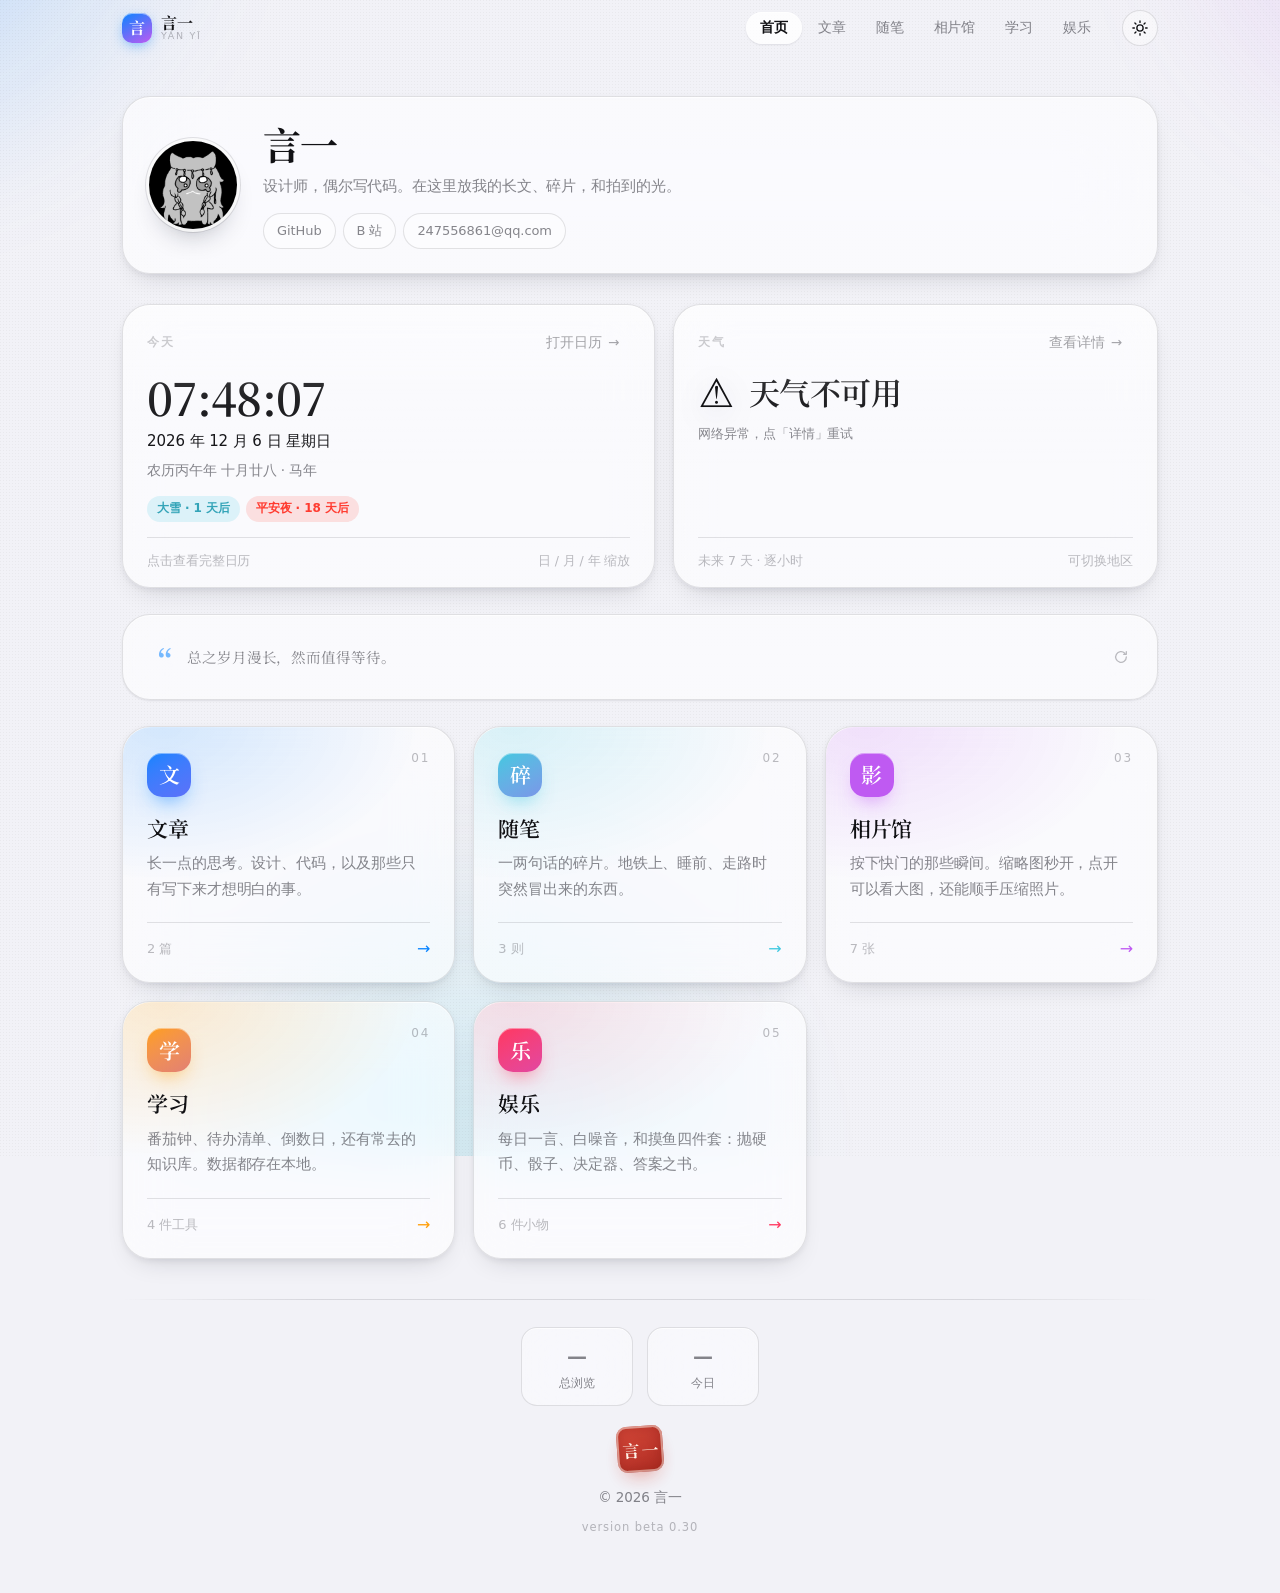
==== commit a07d9d74: "beta 0.30" ====
--- a/index.html
+++ b/index.html
@@ -212,6 +212,77 @@
 .col--article{--tint:var(--accent);--tint-soft:color-mix(in srgb,var(--accent) 18%,transparent)}
 .col--note{--tint:var(--teal);--tint-soft:color-mix(in srgb,var(--teal) 20%,transparent)}
 .col--photo{--tint:var(--purple);--tint-soft:color-mix(in srgb,var(--purple) 18%,transparent)}
+.col--study{--tint:var(--orange);--tint-soft:color-mix(in srgb,var(--orange) 20%,transparent)}
+.col--play{--tint:var(--pink);--tint-soft:color-mix(in srgb,var(--pink) 16%,transparent)}
+
+/* ---------- 一言条 ---------- */
+.daily-quote{
+  max-width:var(--maxw);
+  margin:0 auto;
+  padding:0 var(--gutter) 26px;
+}
+.dq{
+  display:flex;
+  align-items:center;
+  gap:14px;
+  padding:15px 20px;
+  border-radius:var(--r-xl);
+  background:var(--glass);
+  -webkit-backdrop-filter:var(--blur);
+  backdrop-filter:var(--blur);
+  border:1px solid var(--line);
+  box-shadow:var(--sh-1), inset 0 1px 0 var(--sheen);
+}
+.dq-mark{
+  flex:0 0 auto;
+  font-family:var(--serif);
+  font-size:30px;
+  font-weight:700;
+  line-height:.6;
+  color:color-mix(in srgb, var(--accent) 55%, transparent);
+  transform:translateY(4px);
+}
+.dq-text{
+  flex:1 1 auto;
+  min-width:0;
+  font-family:var(--serif);
+  font-size:14.5px;
+  line-height:1.7;
+  color:var(--text-2);
+  white-space:nowrap;
+  overflow:hidden;
+  text-overflow:ellipsis;
+  transition:opacity .26s var(--ease);
+}
+.dq.is-switching .dq-text{opacity:0}
+.dq-refresh{
+  flex:0 0 auto;
+  width:32px;height:32px;
+  border:0;border-radius:50%;
+  background:none;
+  color:var(--text-3);
+  cursor:pointer;
+  display:grid;place-items:center;
+  transition:color var(--t-fast),background var(--t-fast),transform .5s var(--ease);
+  -webkit-tap-highlight-color:transparent;
+}
+@media (hover:hover){.dq-refresh:hover{color:var(--accent);background:var(--fill)}}
+.dq-refresh:active{transform:rotate(180deg)}
+.dq-refresh svg{width:16px;height:16px}
+.dq-refresh.is-busy svg{animation:spin .8s linear infinite}
+
+/* 打字机签名 */
+.typer::after{
+  content:"";
+  display:inline-block;
+  width:2px;height:1em;
+  margin-left:2px;
+  background:var(--accent);
+  vertical-align:-.12em;
+  animation:caret 1.05s steps(1) infinite;
+}
+@keyframes caret{0%,55%{opacity:1}56%,100%{opacity:0}}
+@media (prefers-reduced-motion:reduce){.typer::after{animation:none}}
 
 .col-num{
   position:absolute;top:22px;right:24px;
@@ -265,6 +336,8 @@
   .avatar{width:66px;height:66px}
   .modules{padding:0 var(--gutter) 20px;gap:14px}
   .mod{padding:18px 18px 14px;border-radius:26px}
+  .daily-quote{padding:0 var(--gutter) 20px}
+  .dq{padding:13px 16px;border-radius:24px}
   .columns{padding:0 var(--gutter) 30px;gap:14px}
   .col{min-height:0;padding:22px 20px 17px;border-radius:26px}
   .col-glyph{width:40px;height:40px;font-size:19px;border-radius:14px;margin-bottom:14px}
@@ -286,9 +359,11 @@
     <nav class="nav-links">
       <span class="nav-pill" aria-hidden="true"></span>
       <a href="index.html" data-match="index.html calendar.html weather.html">首页</a>
-      <a href="articles.html" data-match="articles.html">文章</a>
+      <a href="articles.html" data-match="articles.html article-whitespace.html article-why-blog.html">文章</a>
       <a href="notes.html" data-match="notes.html">随笔</a>
       <a href="gallery.html" data-match="gallery.html">相片馆</a>
+      <a href="study.html" data-match="study.html">学习</a>
+      <a href="play.html" data-match="play.html">娱乐</a>
     </nav>
     <div class="nav-actions">
       <button class="icon-btn theme-toggle" id="themeToggle" aria-label="切换深浅色主题">
@@ -358,6 +433,17 @@
 
   </section>
 
+  <!-- 每日一言条 -->
+  <section class="daily-quote">
+    <div class="dq" id="dq">
+      <span class="dq-mark" aria-hidden="true">“</span>
+      <p class="dq-text" id="dqText">正在为你挑一句话…</p>
+      <button class="dq-refresh" id="dqRefresh" type="button" aria-label="换一句">
+        <svg viewBox="0 0 24 24" fill="none" stroke="currentColor" stroke-width="1.9" stroke-linecap="round" stroke-linejoin="round"><path d="M20 12a8 8 0 1 1-2.34-5.66M20 4v4h-4"/></svg>
+      </button>
+    </div>
+  </section>
+
   <main class="columns">
     <a class="col col--article spot" href="articles.html">
       <span class="col-num">01</span>
@@ -391,6 +477,28 @@
         <span class="col-arrow" aria-hidden="true">→</span>
       </span>
     </a>
+
+    <a class="col col--study spot" href="study.html">
+      <span class="col-num">04</span>
+      <span class="col-glyph">学</span>
+      <h2 class="col-title">学习</h2>
+      <p class="col-desc">番茄钟、待办清单、倒数日，还有常去的知识库。数据都存在本地。</p>
+      <span class="col-foot">
+        <span>4 件工具</span>
+        <span class="col-arrow" aria-hidden="true">→</span>
+      </span>
+    </a>
+
+    <a class="col col--play spot" href="play.html">
+      <span class="col-num">05</span>
+      <span class="col-glyph">乐</span>
+      <h2 class="col-title">娱乐</h2>
+      <p class="col-desc">每日一言、白噪音，和摸鱼四件套：抛硬币、骰子、决定器、答案之书。</p>
+      <span class="col-foot">
+        <span>6 件小物</span>
+        <span class="col-arrow" aria-hidden="true">→</span>
+      </span>
+    </a>
   </main>
 
   <footer class="site-footer">
@@ -398,8 +506,9 @@
       <span class="stat"><b id="pvTotal">—</b><i>总浏览</i></span>
       <span class="stat"><b id="pvToday">—</b><i>今日</i></span>
     </div>
+    <span class="seal" aria-hidden="true">言一</span>
     <p class="foot-line">© 2026 言一</p>
-    <p class="foot-ver">version <span id="siteVersion">beta 0.20</span></p>
+    <p class="foot-ver">version <span id="siteVersion">beta 0.30</span></p>
   </footer>
 
 </div>
@@ -421,6 +530,14 @@
     <a class="tab" href="gallery.html" data-match="gallery.html">
       <svg viewBox="0 0 24 24" fill="none" stroke="currentColor" stroke-width="1.7" stroke-linecap="round" stroke-linejoin="round"><rect x="3.6" y="4.8" width="16.8" height="14.4" rx="3.2"/><circle cx="9" cy="10" r="1.5"/><path d="m4.4 16.8 4.9-4.4 3.9 3.5 3-2.5 3.4 3"/></svg>
       <span>相片馆</span>
+    </a>
+    <a class="tab" href="study.html" data-match="study.html">
+      <svg viewBox="0 0 24 24" fill="none" stroke="currentColor" stroke-width="1.7" stroke-linecap="round" stroke-linejoin="round"><path d="M2.6 4.6h5.8a3.6 3.6 0 0 1 3.6 3.6v12.2a3 3 0 0 0-3-3H2.6z"/><path d="M21.4 4.6h-5.8a3.6 3.6 0 0 0-3.6 3.6v12.2a3 3 0 0 1 3-3h6.4z"/></svg>
+      <span>学习</span>
+    </a>
+    <a class="tab" href="play.html" data-match="play.html">
+      <svg viewBox="0 0 24 24" fill="none" stroke="currentColor" stroke-width="1.7" stroke-linecap="round" stroke-linejoin="round"><rect x="3.6" y="3.6" width="16.8" height="16.8" rx="4.2"/><circle cx="8.6" cy="8.6" r="1.15" fill="currentColor" stroke="none"/><circle cx="15.4" cy="15.4" r="1.15" fill="currentColor" stroke="none"/><circle cx="15.4" cy="8.6" r="1.15" fill="currentColor" stroke="none"/><circle cx="8.6" cy="15.4" r="1.15" fill="currentColor" stroke="none"/></svg>
+      <span>娱乐</span>
     </a>
   </div>
 </nav>
@@ -450,7 +567,91 @@
   linkify('modWeather', 'weather.html');
 
   YY.animate('.modules .mod', 90);
+  YY.animate('.daily-quote .dq', 120);
   YY.animate('.columns .col', 80);
+
+  /* ---------- 打字机签名 ---------- */
+  (function () {
+    var el = document.getElementById('typer');
+    if (!el || YY.reduceMotion.matches) return;
+    var lines = [
+      '设计师，偶尔写代码。',
+      '在这里放我的长文、碎片，和拍到的光。',
+      '也在备考的路上，慢慢来。',
+      '今天也要好好过。'
+    ];
+    var li = 0, ci = lines[0].length, deleting = false;
+    function step() {
+      var line = lines[li];
+      if (!deleting) {
+        ci++;
+        if (ci >= line.length + 14) { deleting = true; ci = line.length; }
+      } else {
+        ci--;
+        if (ci <= 0) { deleting = false; li = (li + 1) % lines.length; }
+      }
+      el.textContent = lines[li].slice(0, Math.max(0, Math.min(ci, lines[li].length)));
+      setTimeout(step, deleting ? 34 : (ci >= lines[li].length ? 90 : 82));
+    }
+    setTimeout(step, 2600);
+  })();
+
+  /* ---------- 每日一言条 ---------- */
+  (function () {
+    var box = document.getElementById('dq');
+    var text = document.getElementById('dqText');
+    var btn = document.getElementById('dqRefresh');
+    if (!box || !text || !btn) return;
+    var FALLBACK = [
+      '凡是过往，皆为序章。',
+      '总之岁月漫长，然而值得等待。',
+      '且视他人之疑目如盏盏鬼火，大胆地去走你的夜路。',
+      '凌晨四点醒来，发现海棠花未眠。',
+      '生活最佳状态是冷冷清清地风风火火。'
+    ];
+    function set(t) {
+      box.classList.add('is-switching');
+      setTimeout(function () {
+        text.textContent = t;
+        box.classList.remove('is-switching');
+      }, 240);
+    }
+    function load() {
+      btn.classList.add('is-busy');
+      var ctrl = new AbortController();
+      var timer = setTimeout(function () { ctrl.abort(); }, 3200);
+      fetch('https://v1.hitokoto.cn/?c=d&c=i&c=k', { signal: ctrl.signal, cache: 'no-store' })
+        .then(function (r) { if (!r.ok) throw new Error('x'); return r.json(); })
+        .then(function (j) { set(j.hitokoto + (j.from ? ' —— 《' + j.from + '》' : '')); })
+        .catch(function () { set(FALLBACK[Math.floor(Math.random() * FALLBACK.length)]); })
+        .finally(function () { clearTimeout(timer); btn.classList.remove('is-busy'); });
+    }
+    btn.addEventListener('click', load);
+    load();
+  })();
+
+  /* ---------- 最近的倒数日：显示在「今天」模块的标签区 ---------- */
+  (function () {
+    var tags = document.getElementById('modTags');
+    if (!tags) return;
+    setTimeout(function () {
+      var items = null;
+      try { items = JSON.parse(localStorage.getItem('yy-countdowns') || 'null'); } catch (e) {}
+      if (!Array.isArray(items) || !items.length) return;
+      var today = new Date(); today.setHours(0, 0, 0, 0);
+      var best = null, bestD = Infinity;
+      items.forEach(function (it) {
+        var d = Math.round((new Date(it.date + 'T00:00:00') - today) / 86400000);
+        if (d >= 0 && d < bestD) { bestD = d; best = it; }
+      });
+      if (!best) return;
+      var tag = document.createElement('a');
+      tag.className = 'tag tag--3';
+      tag.href = 'study.html';
+      tag.textContent = best.name + ' · ' + (bestD === 0 ? '就是今天' : '还有 ' + bestD + ' 天');
+      tags.appendChild(tag);
+    }, 600);
+  })();
 });
 </script>
 
--- a/assets/base.css
+++ b/assets/base.css
@@ -1,7 +1,7 @@
 /* =========================================================
    言一 · 共用样式
    Liquid Glass 设计系统（Apple iOS 27 风格）
-   version beta 0.20
+   version beta 0.30
    ---------------------------------------------------------
    1. 设计令牌
    2. 基础与背景氛围
@@ -323,6 +323,9 @@
   height:1px;
   background:linear-gradient(90deg,var(--line),transparent);
 }
+
+/* 把元素顶到行尾 */
+.push-right{margin-left:auto}
 
 /* ============ 4. 控件 ============ */
 .btn{
@@ -1036,3 +1039,183 @@
 @media print{
   .topnav,.tabbar,.aura,.site-footer{display:none !important}
 }
+
+/* ============ 11. 个人化印记 ============ */
+/* 朱砂印章：页脚的落款 */
+.seal{
+  display:inline-grid;
+  place-items:center;
+  width:46px;height:46px;
+  margin:0 auto 14px;
+  border-radius:10px;
+  background:linear-gradient(150deg,#D43D2E,#A91F14);
+  color:#FFF3E8;
+  font-family:var(--serif);
+  font-size:17px;
+  font-weight:700;
+  letter-spacing:2px;
+  text-indent:2px;
+  line-height:1;
+  transform:rotate(-4deg);
+  box-shadow:0 10px 20px -9px rgba(212,61,46,.6),
+             inset 0 0 0 2px rgba(255,243,232,.5),
+             inset 0 0 14px rgba(110,8,2,.4);
+  opacity:.94;
+  user-select:none;
+  transition:transform var(--t) var(--spring), opacity var(--t);
+}
+@media (hover:hover){.seal:hover{transform:rotate(0deg) scale(1.05);opacity:1}}
+
+/* 点击墨点涟漪（app.js 注入） */
+.ink{
+  position:fixed;
+  z-index:950;
+  width:10px;height:10px;
+  margin:-5px 0 0 -5px;
+  border-radius:50%;
+  background:radial-gradient(circle at 40% 40%,
+    color-mix(in srgb, var(--accent) 88%, #fff),
+    var(--purple));
+  pointer-events:none;
+  animation:inkPop .62s var(--ease) forwards;
+}
+@keyframes inkPop{
+  0%{transform:scale(.35);opacity:.65}
+  100%{transform:scale(3);opacity:0}
+}
+
+/* Logo 彩带彩蛋（app.js 注入） */
+.confetti{
+  position:fixed;
+  z-index:960;
+  width:8px;height:8px;
+  border-radius:2.5px;
+  pointer-events:none;
+}
+
+/* ============ 12. 文章正文排版 ============ */
+.article-wrap{
+  max-width:var(--narrow);
+  margin:0 auto;
+  padding:0 var(--gutter) 40px;
+}
+.article-head{margin-bottom:22px}
+.article-head .meta{margin-top:14px}
+.article-title{
+  font-family:var(--serif);
+  font-size:clamp(28px,5.6vw,38px);
+  font-weight:700;
+  letter-spacing:-.02em;
+  line-height:1.32;
+  margin:10px 0 0;
+}
+.article-cover{
+  margin:0 0 30px;
+  border-radius:var(--r-xl);
+  overflow:hidden;
+  box-shadow:var(--sh-2), inset 0 0 0 1px var(--line);
+}
+.article-cover img{
+  width:100%;
+  aspect-ratio:21/10;
+  object-fit:cover;
+}
+.article-body{
+  font-family:var(--serif);
+  font-size:16.5px;
+  line-height:2.05;
+  letter-spacing:.01em;
+  color:var(--text);
+}
+.article-body p{margin:0 0 1.35em}
+/* 首字下沉 */
+.article-body .lede::first-letter{
+  float:left;
+  font-size:3.15em;
+  font-weight:700;
+  line-height:.86;
+  padding:6px 10px 0 0;
+  color:var(--accent);
+}
+.article-body h2{
+  font-size:22px;
+  font-weight:700;
+  line-height:1.5;
+  margin:2.1em 0 .85em;
+  padding-left:13px;
+  border-left:3px solid transparent;
+  border-image:linear-gradient(180deg,var(--accent),var(--purple)) 1;
+}
+.article-body strong{font-weight:700}
+.article-body em{font-style:italic}
+/* 拉页引文 */
+.article-body blockquote{
+  margin:1.9em 0;
+  padding:22px 26px;
+  border-radius:var(--r-l);
+  background:color-mix(in srgb, var(--accent) 7%, transparent);
+  border:1px solid color-mix(in srgb, var(--accent) 16%, transparent);
+  font-size:17px;
+  line-height:1.95;
+  color:var(--text);
+}
+.article-body blockquote p{margin:0}
+.article-body blockquote p + p{margin-top:.8em}
+/* 装饰分隔线 */
+.article-body hr{
+  border:0;
+  margin:2.4em auto;
+  width:120px;height:14px;
+  background-image:radial-gradient(circle, var(--text-3) 1.6px, transparent 1.7px);
+  background-size:24px 14px;
+  background-repeat:repeat-x;
+  background-position:center;
+  opacity:.7;
+}
+.article-body ul,.article-body ol{margin:0 0 1.35em;padding-left:1.4em}
+.article-body li{margin-bottom:.45em;line-height:1.95}
+.article-body a{color:var(--accent);text-decoration:underline;text-underline-offset:3px;text-decoration-color:color-mix(in srgb,var(--accent) 45%,transparent)}
+/* 上一篇 / 下一篇 */
+.article-nav{
+  display:grid;
+  grid-template-columns:1fr 1fr;
+  gap:14px;
+  margin-top:44px;
+  padding-top:26px;
+  border-top:1px solid var(--line);
+}
+.anav{
+  display:flex;
+  flex-direction:column;
+  gap:5px;
+  padding:16px 19px;
+  border-radius:var(--r-l);
+  background:var(--glass);
+  -webkit-backdrop-filter:var(--blur);
+  backdrop-filter:var(--blur);
+  border:1px solid var(--line);
+  box-shadow:var(--sh-1), inset 0 1px 0 var(--sheen);
+  text-decoration:none;
+  color:inherit;
+  transition:transform var(--t) var(--spring-soft), box-shadow var(--t) var(--spring-soft), border-color var(--t-fast);
+}
+@media (hover:hover){
+  .anav:hover{transform:translateY(-3px);box-shadow:var(--sh-2), inset 0 1px 0 var(--sheen);border-color:color-mix(in srgb,var(--accent) 35%,transparent)}
+}
+.anav span{font-size:12px;color:var(--text-3)}
+.anav b{
+  font-family:var(--serif);
+  font-size:15px;font-weight:600;line-height:1.55;
+  display:-webkit-box;
+  -webkit-line-clamp:2;
+  -webkit-box-orient:vertical;
+  overflow:hidden;
+}
+.anav--next{text-align:right;align-items:flex-end}
+.anav--empty{visibility:hidden}
+@media (max-width:720px){
+  .article-wrap{padding:0 var(--gutter) 30px}
+  .article-body{font-size:16px;line-height:1.98}
+  .article-nav{grid-template-columns:1fr;gap:11px}
+  .anav--next{text-align:left;align-items:flex-start}
+}
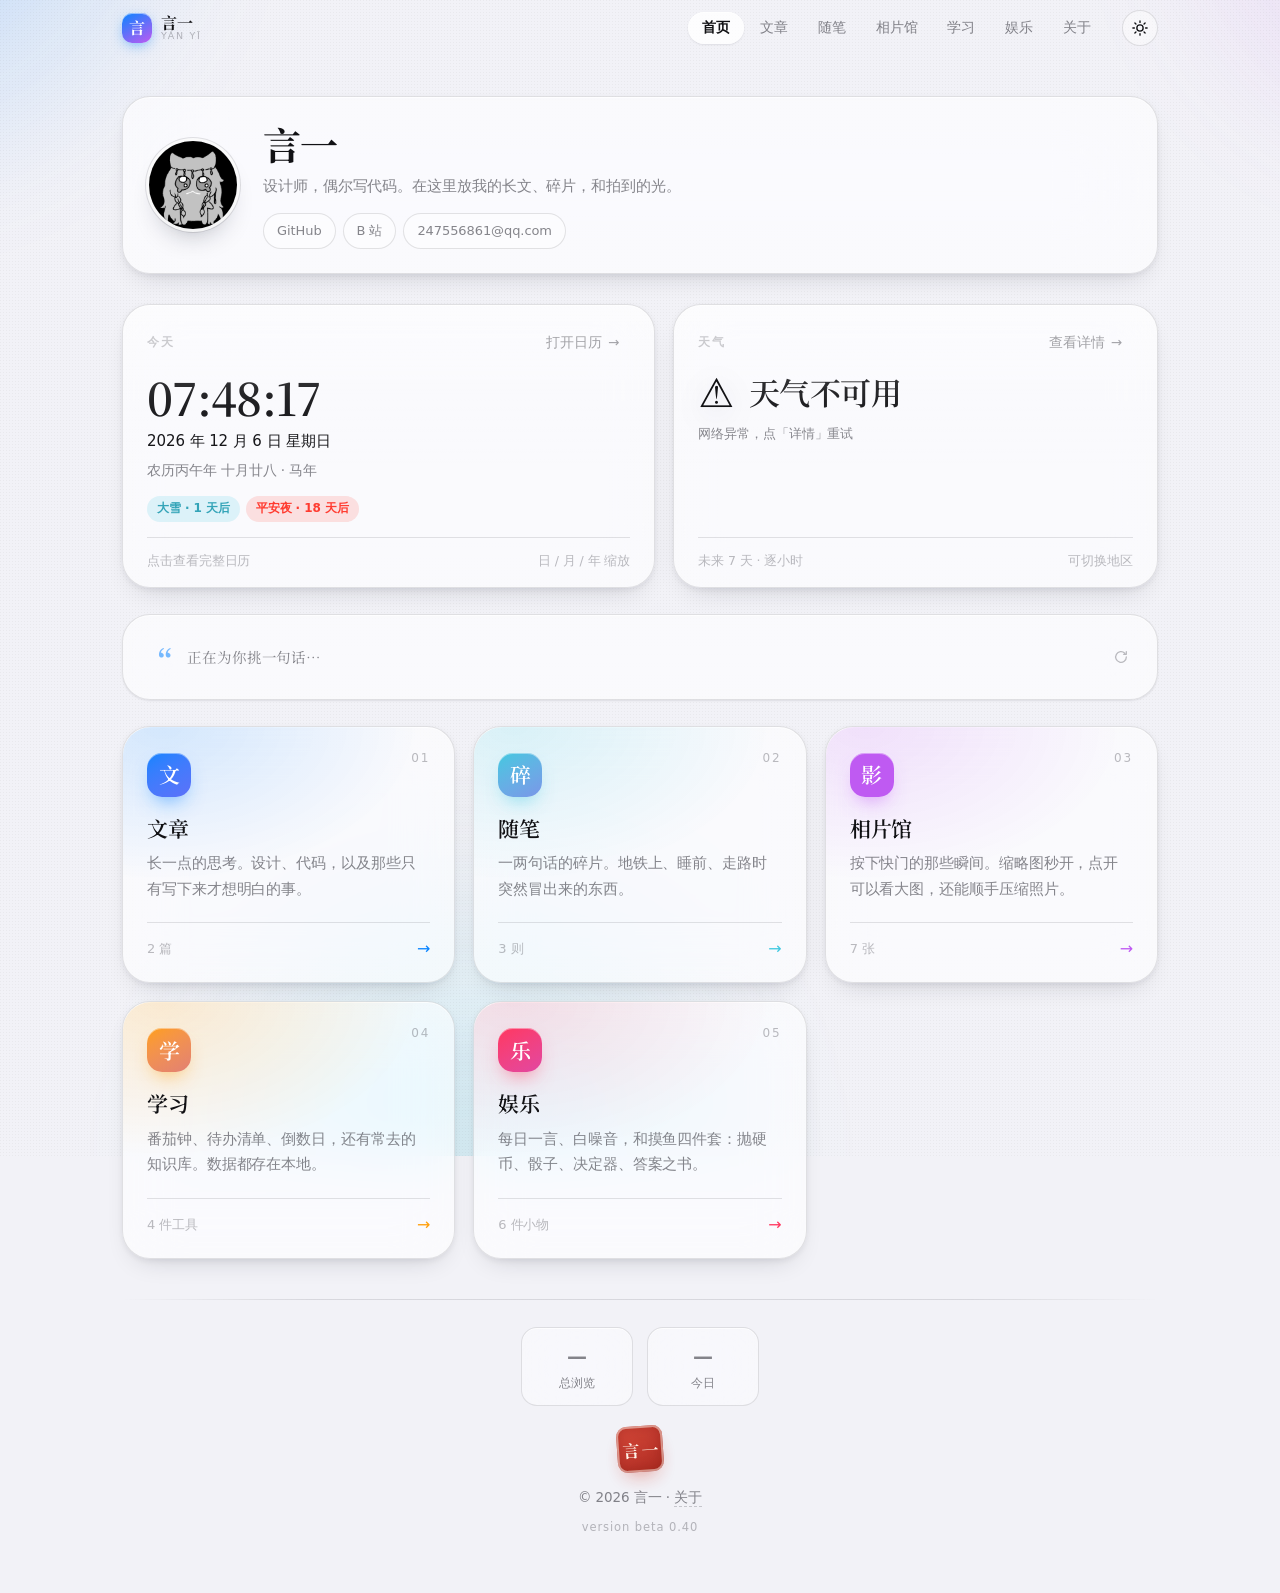
==== commit 839d3636: "beta 0.40" ====
--- a/index.html
+++ b/index.html
@@ -6,7 +6,14 @@
 <meta name="theme-color" content="#F2F2F7" media="(prefers-color-scheme: light)">
 <meta name="theme-color" content="#000000" media="(prefers-color-scheme: dark)">
 <title>言一</title>
-<meta name="description" content="言一：文章、随笔与相片馆。">
+<meta name="description" content="言一的个人网站：文章、随笔、相片馆，还有日历、天气、学习与娱乐小工具。">
+<meta property="og:type" content="website">
+<meta property="og:site_name" content="言一">
+<meta property="og:title" content="言一">
+<meta property="og:description" content="文章、随笔、相片馆，还有日历、天气、学习与娱乐小工具。">
+<meta property="og:url" content="https://esahc-shen.github.io/FIRSTWEB/">
+<meta property="og:image" content="https://esahc-shen.github.io/FIRSTWEB/photos/gallery-01-view.webp">
+<meta name="twitter:card" content="summary_large_image">
 
 <script>
 (function(){
@@ -364,6 +371,7 @@
       <a href="gallery.html" data-match="gallery.html">相片馆</a>
       <a href="study.html" data-match="study.html">学习</a>
       <a href="play.html" data-match="play.html">娱乐</a>
+      <a href="about.html" data-match="about.html">关于</a>
     </nav>
     <div class="nav-actions">
       <button class="icon-btn theme-toggle" id="themeToggle" aria-label="切换深浅色主题">
@@ -507,8 +515,8 @@
       <span class="stat"><b id="pvToday">—</b><i>今日</i></span>
     </div>
     <span class="seal" aria-hidden="true">言一</span>
-    <p class="foot-line">© 2026 言一</p>
-    <p class="foot-ver">version <span id="siteVersion">beta 0.30</span></p>
+    <p class="foot-line">© 2026 言一 · <a class="foot-link" href="about.html">关于</a></p>
+    <p class="foot-ver">version <span id="siteVersion">beta 0.40</span></p>
   </footer>
 
 </div>
--- a/assets/base.css
+++ b/assets/base.css
@@ -1,7 +1,7 @@
 /* =========================================================
    言一 · 共用样式
    Liquid Glass 设计系统（Apple iOS 27 风格）
-   version beta 0.30
+   version beta 0.40
    ---------------------------------------------------------
    1. 设计令牌
    2. 基础与背景氛围
@@ -797,6 +797,16 @@
 .stat i{font-style:normal;font-size:11.5px;color:var(--text-2)}
 .stat i.off{opacity:.6}
 .foot-line{font-size:13.5px;color:var(--text-2)}
+.foot-link{
+  color:var(--text-2);
+  text-decoration:none;
+  border-bottom:1px dashed var(--line-strong);
+  padding-bottom:1px;
+  transition:color var(--t-fast),border-color var(--t-fast);
+}
+@media (hover:hover){
+  .foot-link:hover{color:var(--accent);border-color:color-mix(in srgb,var(--accent) 45%,transparent)}
+}
 .foot-ver{
   margin-top:10px !important;
   font-size:11.5px;
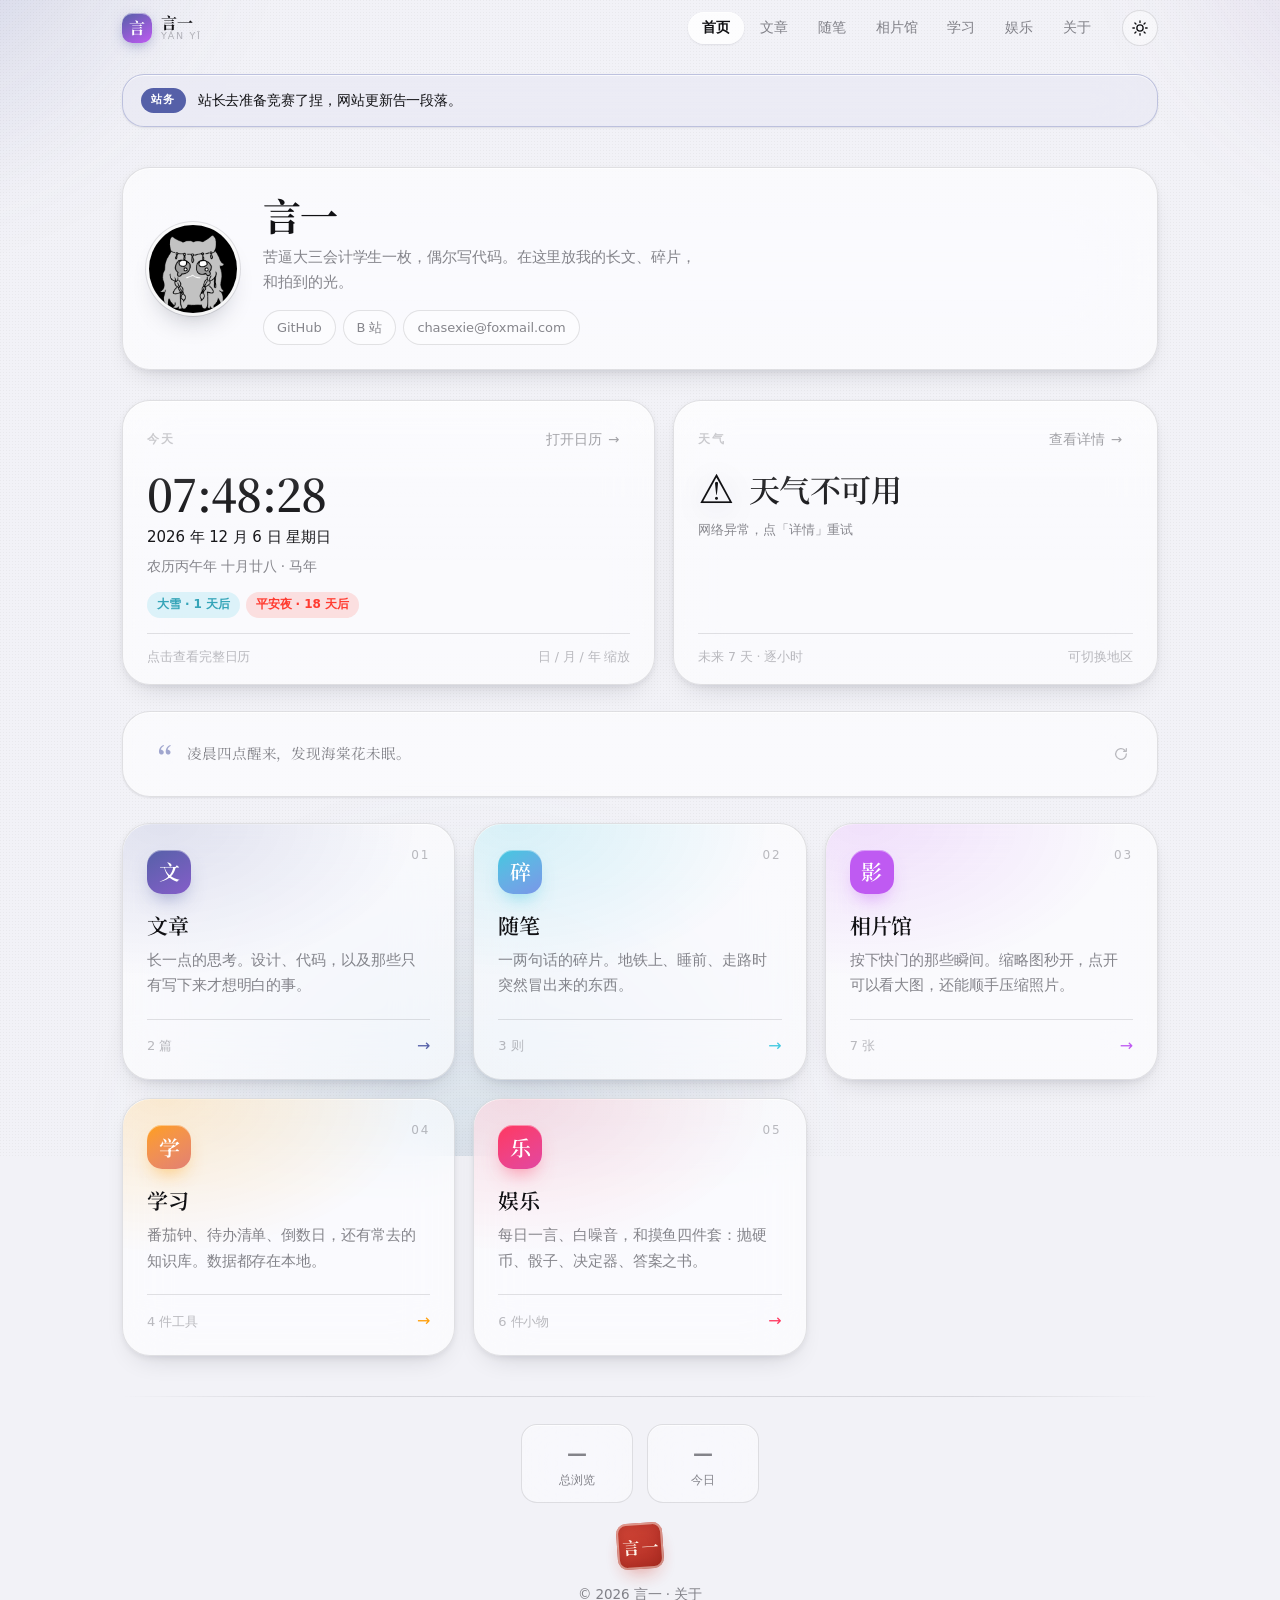
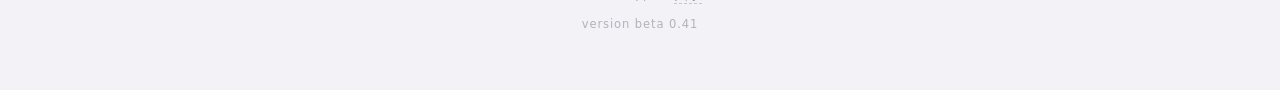
==== commit 26073fc7: "beta 0.41" ====
--- a/index.html
+++ b/index.html
@@ -100,6 +100,43 @@
 .socials .social-text{cursor:pointer;font-variant-numeric:tabular-nums}
 @media (hover:hover){.socials .social-text:hover{color:var(--accent);border-color:color-mix(in srgb,var(--accent) 40%,transparent)}}
 
+/* ---------- 站务公告条 ---------- */
+.notice{
+  max-width:var(--maxw);
+  margin:0 auto;
+  padding:18px var(--gutter) 0;
+}
+.notice-in{
+  display:flex;
+  align-items:center;
+  gap:12px;
+  padding:13px 18px;
+  border-radius:var(--r-l);
+  background:color-mix(in srgb, var(--accent) 9%, var(--glass));
+  -webkit-backdrop-filter:var(--blur);
+  backdrop-filter:var(--blur);
+  border:1px solid color-mix(in srgb, var(--accent) 30%, transparent);
+  box-shadow:var(--sh-1), inset 0 1px 0 var(--sheen);
+}
+.notice-tag{
+  flex:0 0 auto;
+  font-size:11px;
+  font-weight:700;
+  letter-spacing:.12em;
+  color:var(--on-accent);
+  background:var(--accent);
+  border-radius:var(--r-full);
+  padding:3px 10px 4px;
+}
+.notice-text{
+  flex:1 1 auto;
+  min-width:0;
+  margin:0;
+  font-size:14px;
+  line-height:1.7;
+  color:var(--text);
+}
+
 /* ---------- 今天 / 天气 ---------- */
 .modules{
   max-width:var(--maxw);
@@ -338,6 +375,7 @@
   .modules{grid-template-columns:1fr}
 }
 @media (max-width:720px){
+  .notice{padding:14px var(--gutter) 0}
   .hero{padding:24px var(--gutter) 20px}
   .profile{gap:16px;padding:18px;align-items:flex-start;border-radius:26px}
   .avatar{width:66px;height:66px}
@@ -390,16 +428,23 @@
 
 <div class="page">
 
+  <aside class="notice" role="note">
+    <div class="notice-in">
+      <span class="notice-tag">站务</span>
+      <p class="notice-text">站长去准备竞赛了捏，网站更新告一段落。</p>
+    </div>
+  </aside>
+
   <header class="hero">
     <div class="profile spot">
       <img class="avatar" src="avatar.png" alt="言一的头像" width="88" height="88">
       <div class="profile-info">
         <h1>言一</h1>
-        <p class="bio">设计师，偶尔写代码。在这里放我的长文、碎片，和拍到的光。</p>
+        <p class="bio">苦逼大三会计学生一枚，偶尔写代码。在这里放我的长文、碎片，和拍到的光。</p>
         <nav class="socials">
           <a href="https://github.com/ESAHC-SHEN" target="_blank" rel="noopener noreferrer">GitHub</a>
           <a href="https://space.bilibili.com/349922207?spm_id_from=333.1007.0.0" target="_blank" rel="noopener noreferrer">B 站</a>
-          <span class="social-text" data-copy="247556861@qq.com" title="点击复制邮箱">247556861@qq.com</span>
+          <span class="social-text" data-copy="chasexie@foxmail.com" title="点击复制邮箱">chasexie@foxmail.com</span>
         </nav>
       </div>
     </div>
@@ -516,7 +561,7 @@
     </div>
     <span class="seal" aria-hidden="true">言一</span>
     <p class="foot-line">© 2026 言一 · <a class="foot-link" href="about.html">关于</a></p>
-    <p class="foot-ver">version <span id="siteVersion">beta 0.40</span></p>
+    <p class="foot-ver">version <span id="siteVersion">beta 0.41</span></p>
   </footer>
 
 </div>
@@ -574,6 +619,7 @@
   linkify('modToday', 'calendar.html');
   linkify('modWeather', 'weather.html');
 
+  YY.animate('.notice .notice-in', 60);
   YY.animate('.modules .mod', 90);
   YY.animate('.daily-quote .dq', 120);
   YY.animate('.columns .col', 80);
@@ -583,7 +629,7 @@
     var el = document.getElementById('typer');
     if (!el || YY.reduceMotion.matches) return;
     var lines = [
-      '设计师，偶尔写代码。',
+      '苦逼大三会计学生一枚，偶尔写代码。',
       '在这里放我的长文、碎片，和拍到的光。',
       '也在备考的路上，慢慢来。',
       '今天也要好好过。'
--- a/assets/base.css
+++ b/assets/base.css
@@ -1,7 +1,7 @@
 /* =========================================================
    言一 · 共用样式
    Liquid Glass 设计系统（Apple iOS 27 风格）
-   version beta 0.40
+   version beta 0.41
    ---------------------------------------------------------
    1. 设计令牌
    2. 基础与背景氛围
@@ -35,6 +35,12 @@
   --accent-2:var(--teal);
   --accent-3:var(--purple);
   --festival:#FF3B30;
+
+  /* 背景光晕三色（RGB 三元组，透明度在使用处按主题给出；
+     节气主题色生效时由 app.js 整组改写） */
+  --tone-c1:10,132,255;
+  --tone-c2:191,90,242;
+  --tone-c3:64,200,224;
 
   /* —— 底色 / 材质 —— */
   --bg:#F2F2F7;
@@ -178,23 +184,23 @@
 }
 .aura i:nth-child(1){
   width:46vmax;height:46vmax;left:-6vmax;top:-8vmax;
-  background:radial-gradient(circle at 35% 35%, rgba(10,132,255,.55), transparent 68%);
+  background:radial-gradient(circle at 35% 35%, rgba(var(--tone-c1),.55), transparent 68%);
   animation:auraA 26s var(--ease-in-out) infinite alternate;
 }
 .aura i:nth-child(2){
   width:40vmax;height:40vmax;right:-8vmax;top:-4vmax;
-  background:radial-gradient(circle at 60% 40%, rgba(191,90,242,.42), transparent 68%);
+  background:radial-gradient(circle at 60% 40%, rgba(var(--tone-c2),.42), transparent 68%);
   animation:auraB 32s var(--ease-in-out) infinite alternate;
 }
 .aura i:nth-child(3){
   width:52vmax;height:52vmax;left:22%;bottom:-26vmax;
-  background:radial-gradient(circle at 50% 50%, rgba(64,200,224,.38), transparent 70%);
+  background:radial-gradient(circle at 50% 50%, rgba(var(--tone-c3),.38), transparent 70%);
   animation:auraC 38s var(--ease-in-out) infinite alternate;
 }
 [data-theme="dark"] .aura i{opacity:.42;filter:blur(70px)}
-[data-theme="dark"] .aura i:nth-child(1){background:radial-gradient(circle at 35% 35%, rgba(10,132,255,.42), transparent 68%)}
-[data-theme="dark"] .aura i:nth-child(2){background:radial-gradient(circle at 60% 40%, rgba(191,90,242,.34), transparent 68%)}
-[data-theme="dark"] .aura i:nth-child(3){background:radial-gradient(circle at 50% 50%, rgba(64,200,224,.24), transparent 70%)}
+[data-theme="dark"] .aura i:nth-child(1){background:radial-gradient(circle at 35% 35%, rgba(var(--tone-c1),.42), transparent 68%)}
+[data-theme="dark"] .aura i:nth-child(2){background:radial-gradient(circle at 60% 40%, rgba(var(--tone-c2),.34), transparent 68%)}
+[data-theme="dark"] .aura i:nth-child(3){background:radial-gradient(circle at 50% 50%, rgba(var(--tone-c3),.24), transparent 70%)}
 
 /* 细腻颗粒，让大面积渐变更有质感 */
 .aura::after{
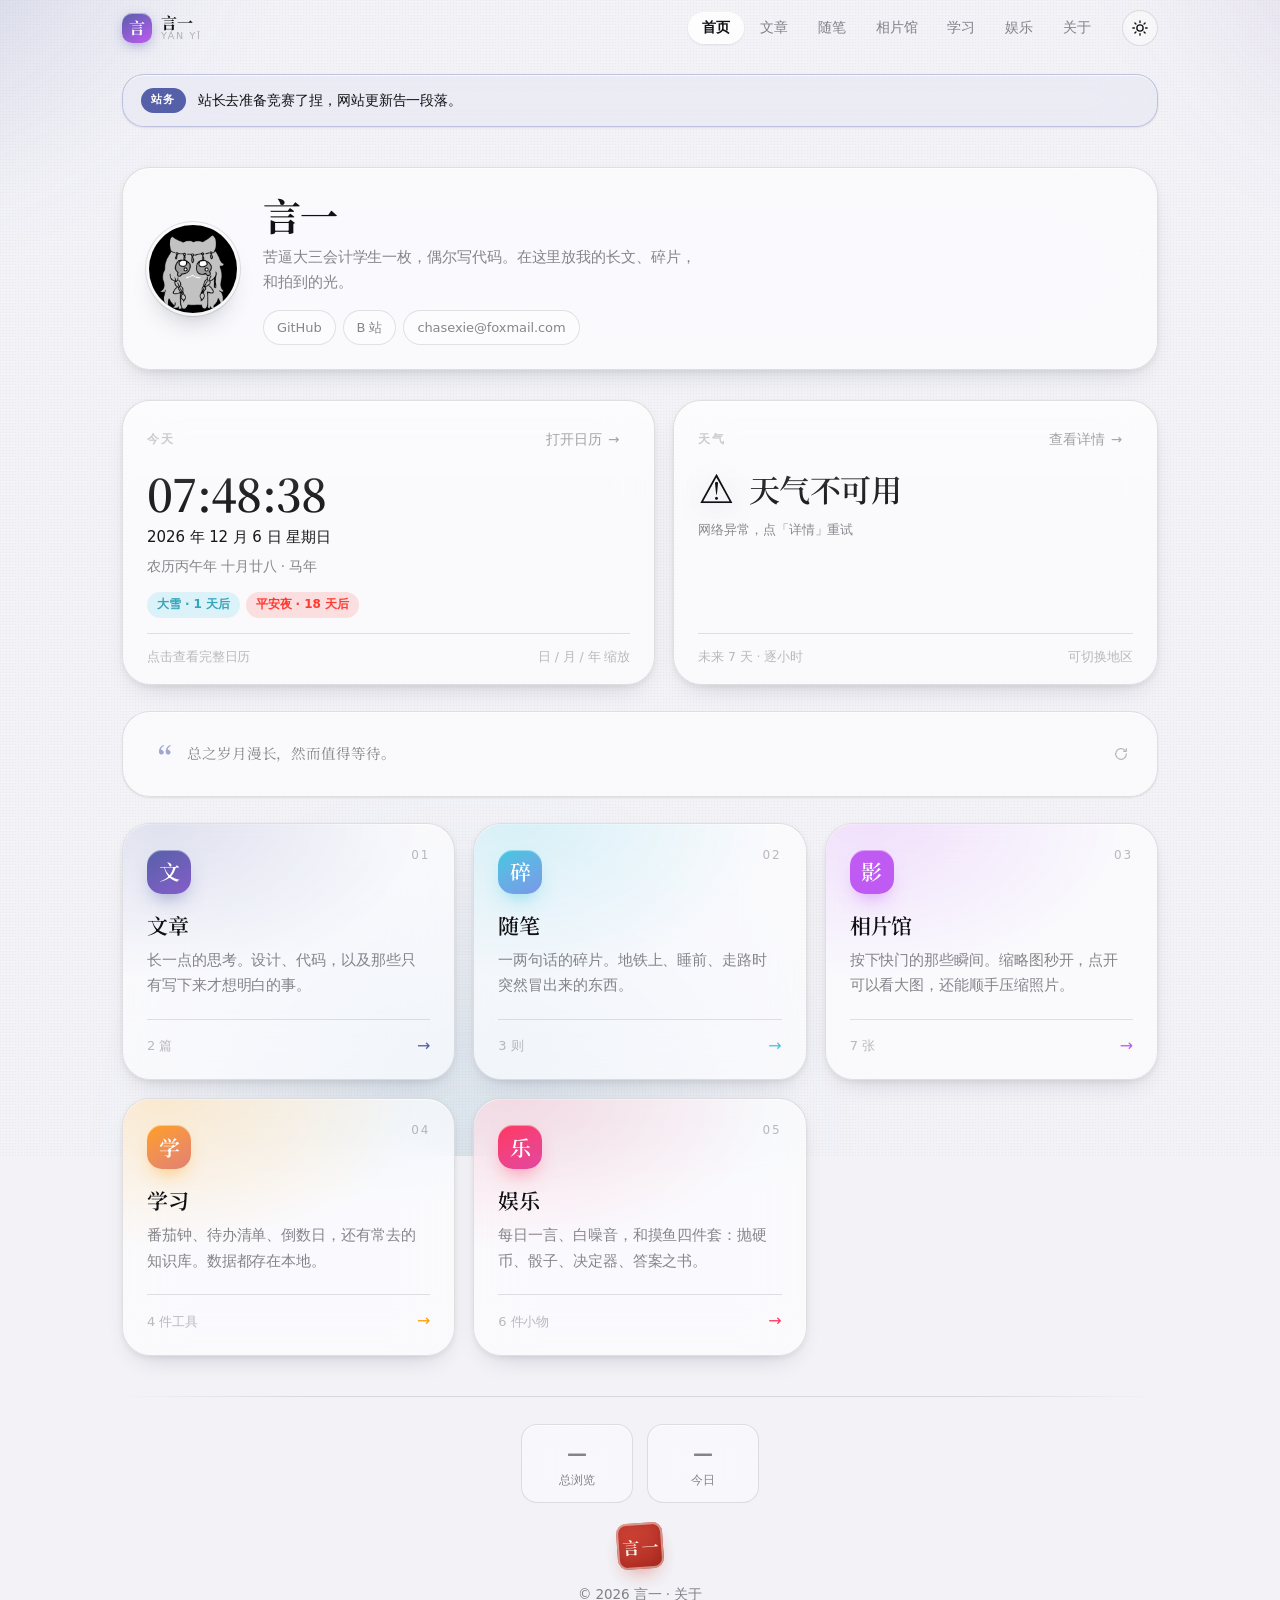
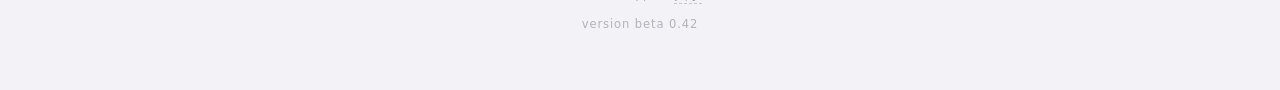
==== commit 7bf0d649: "beta 0.42" ====
--- a/index.html
+++ b/index.html
@@ -561,7 +561,7 @@
     </div>
     <span class="seal" aria-hidden="true">言一</span>
     <p class="foot-line">© 2026 言一 · <a class="foot-link" href="about.html">关于</a></p>
-    <p class="foot-ver">version <span id="siteVersion">beta 0.41</span></p>
+    <p class="foot-ver">version <span id="siteVersion">beta 0.42</span></p>
   </footer>
 
 </div>
--- a/assets/base.css
+++ b/assets/base.css
@@ -1,7 +1,7 @@
 /* =========================================================
    言一 · 共用样式
    Liquid Glass 设计系统（Apple iOS 27 风格）
-   version beta 0.41
+   version beta 0.42
    ---------------------------------------------------------
    1. 设计令牌
    2. 基础与背景氛围
